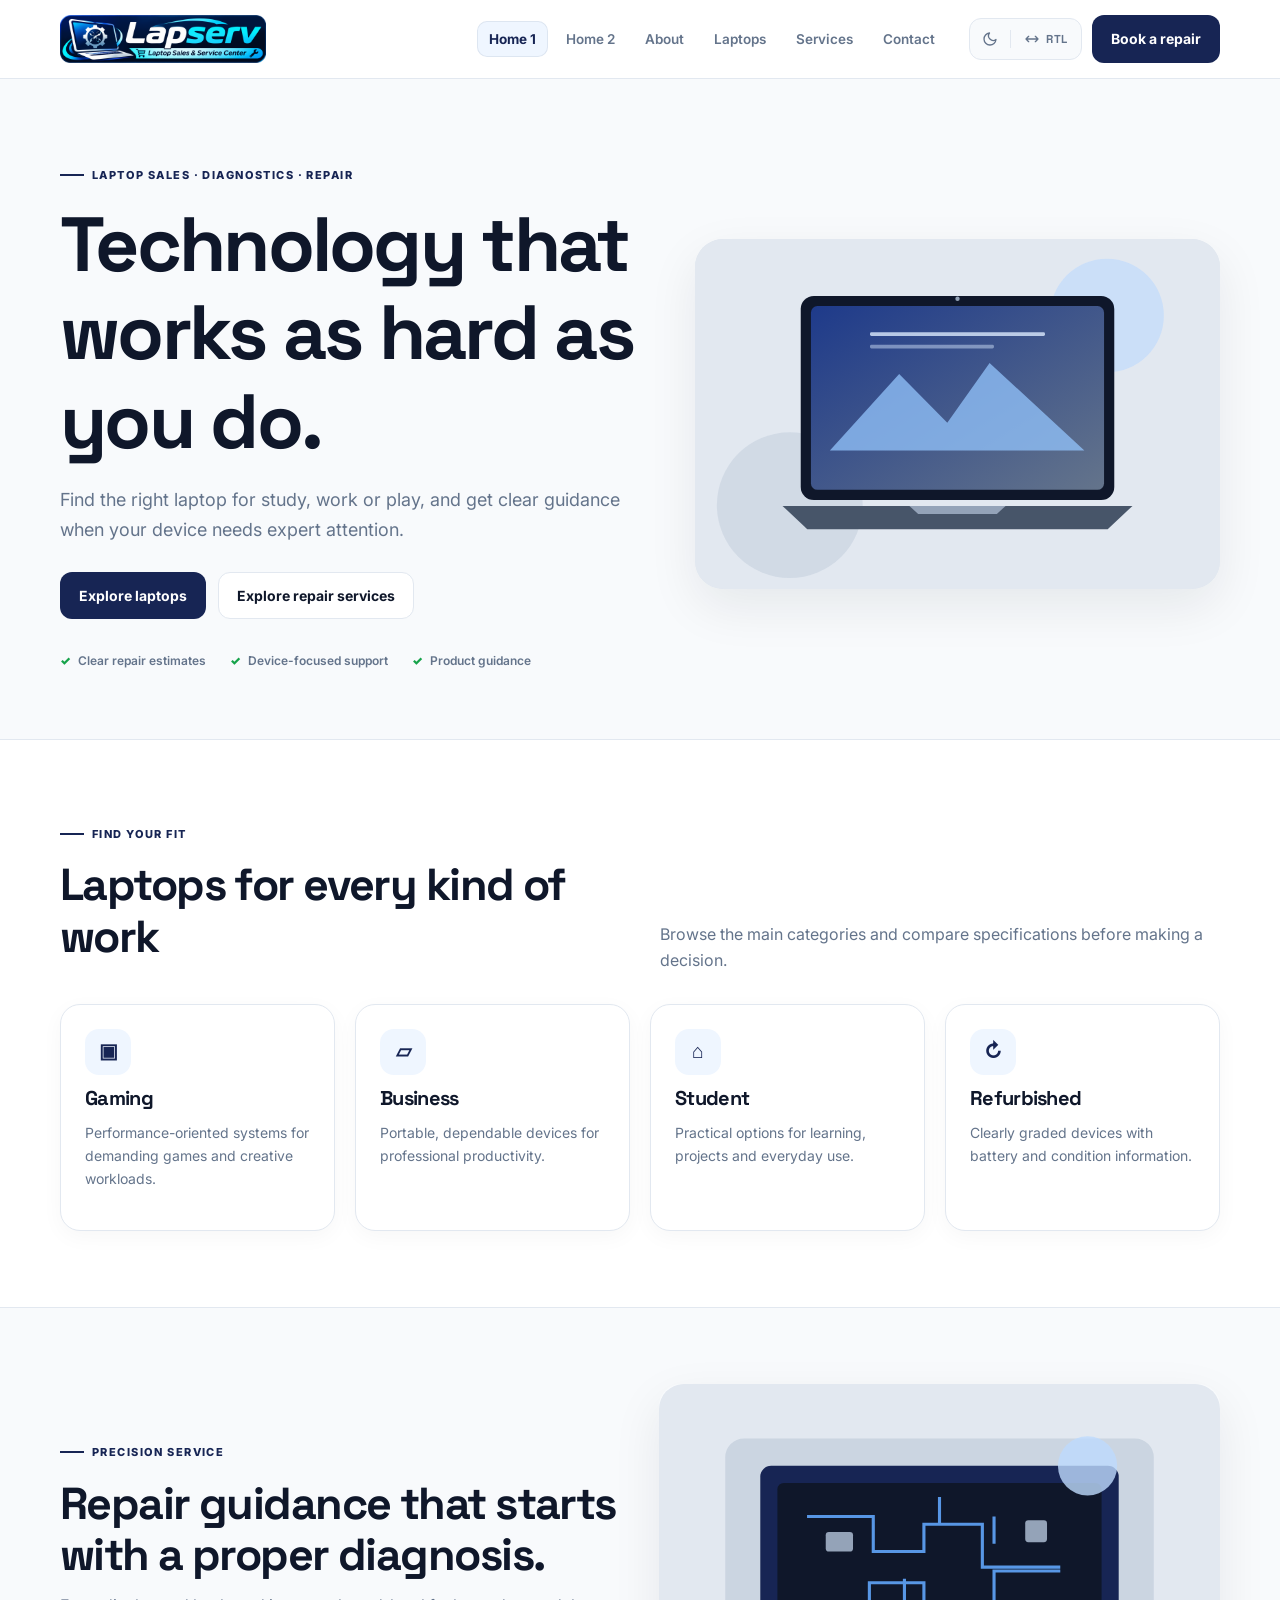
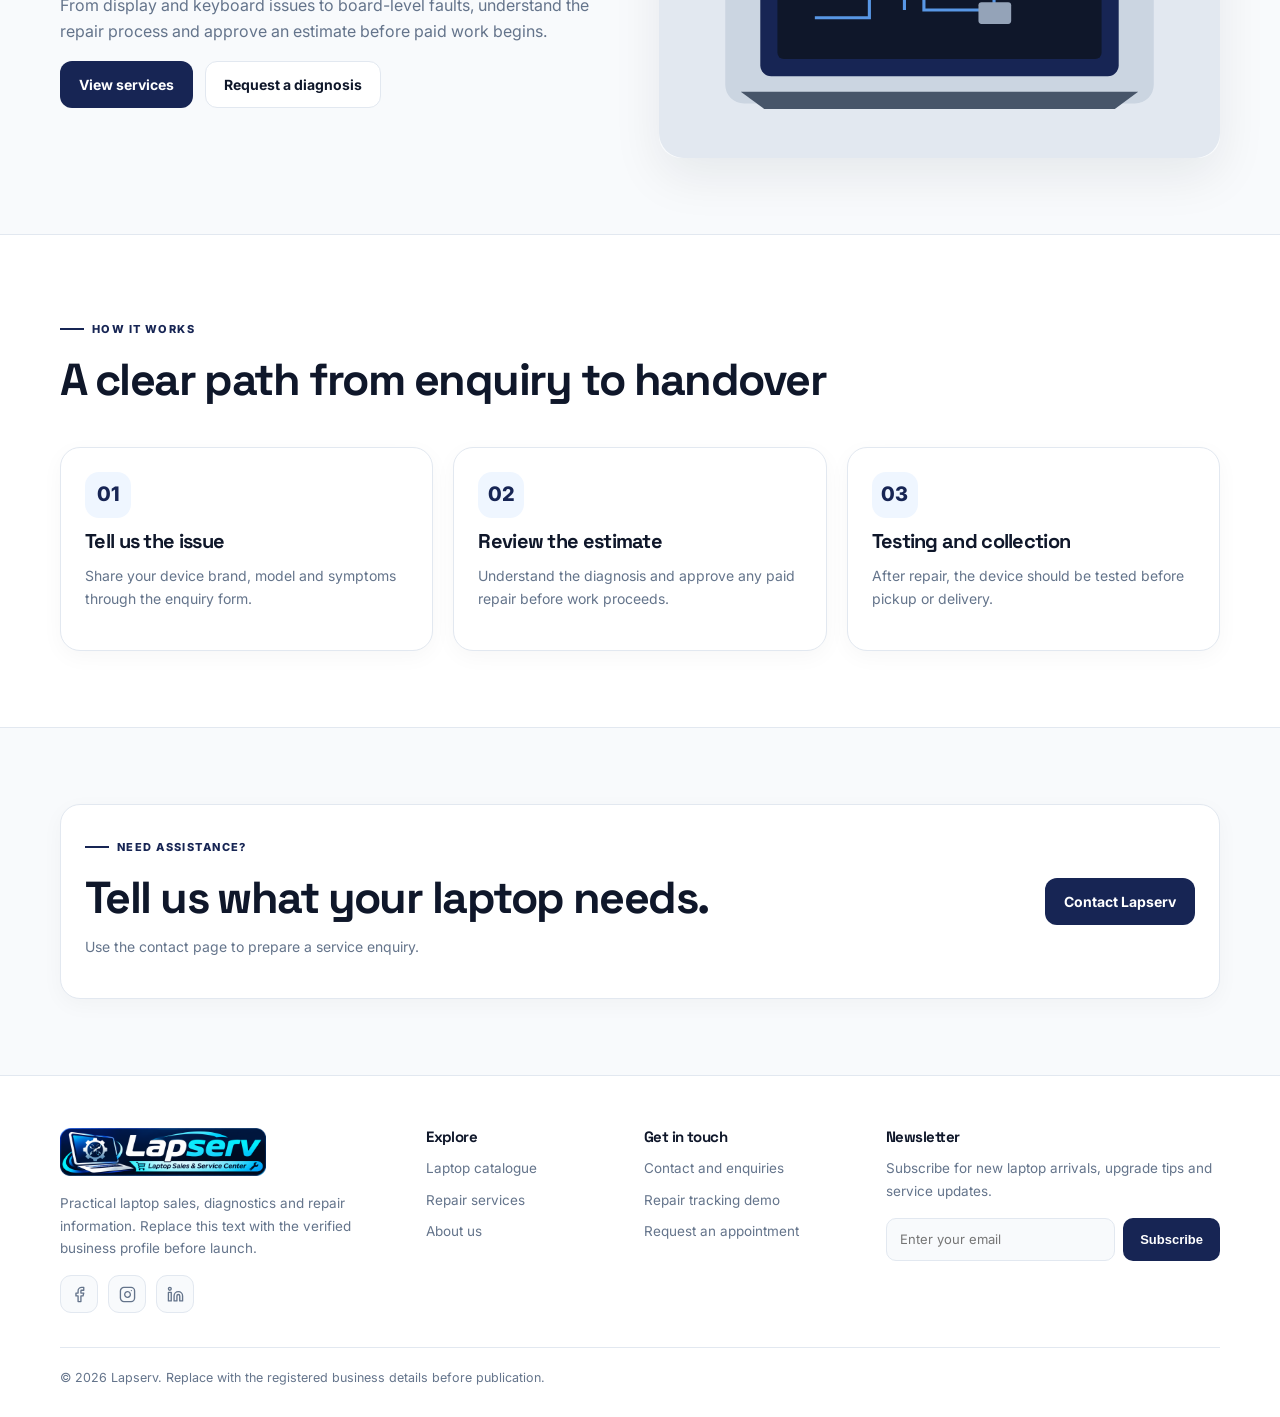
==== index.html @ c87dc72c "firstcommit" ====
<!doctype html>
<html lang="en" dir="ltr" data-theme="light"><head><meta charset="utf-8"><meta name="viewport" content="width=device-width,initial-scale=1">
<title>Home 1 – Classic | Lapserv</title><meta name="description" content="Lapserv – Laptop sales, product discovery and professional repair enquiries.">
<link rel="icon" href="assets/images/favicon.png" type="image/png"><link rel="shortcut icon" href="favicon.ico" type="image/x-icon"><link rel="apple-touch-icon" href="assets/images/favicon.png"><link rel="stylesheet" href="assets/css/style.css"></head><body>

<header class="site-header"><div class="container nav">
<a class="brand" href="index.html" aria-label="Lapserv Home"><img src="assets/images/logo.png" alt="Lapserv"></a>
<button class="menu-btn" aria-label="Open navigation">☰</button>
<nav class="nav-links" aria-label="Main navigation">
<a class="active" aria-current="page" href="index.html">Home 1</a><a href="home-2.html">Home 2</a><a href="about.html">About</a><a href="laptops.html">Laptops</a><a href="services.html">Services</a><a href="contact.html">Contact</a>
</nav>
<div class="nav-actions"><div class="nav-toggles" role="group" aria-label="Display preferences"><button class="icon-btn" type="button" data-theme-toggle aria-label="Toggle light and dark mode"><svg viewBox="0 0 24 24" aria-hidden="true"><path d="M21 12.79A9 9 0 1 1 11.21 3 7 7 0 0 0 21 12.79z"/></svg></button><span class="toggle-divider" aria-hidden="true"></span><button class="icon-btn" type="button" data-dir-toggle aria-label="Toggle text direction"><svg viewBox="0 0 24 24" aria-hidden="true"><path d="M7 16l-4-4 4-4M17 8l4 4-4 4M3 12h18"/></svg><span data-dir-label>RTL</span></button></div><a class="btn btn-primary" href="contact.html">Book a repair</a></div>
</div></header>

<main>
<section class="hero"><div class="container hero-grid"><div class="hero-copy"><span class="eyebrow">Laptop sales · diagnostics · repair</span><h1>Technology that works as hard as you do.</h1><p>Find the right laptop for study, work or play, and get clear guidance when your device needs expert attention.</p><div class="actions"><a class="btn btn-primary" href="laptops.html">Explore laptops</a><a class="btn btn-secondary" href="services.html">Explore repair services</a></div><div class="trust-row"><span>Clear repair estimates</span><span>Device-focused support</span><span>Product guidance</span></div></div><div class="hero-art"><img src="assets/images/laptop-art.svg" alt="Laptop illustration"></div></div></section>
<section class="section alt"><div class="container"><div class="section-head"><div><span class="eyebrow">Find your fit</span><h2>Laptops for every kind of work</h2></div><p>Browse the main categories and compare specifications before making a decision.</p></div><div class="grid grid-4">
<div class="card"><div class="card-icon">▣</div><h3>Gaming</h3><p>Performance-oriented systems for demanding games and creative workloads.</p></div>
<div class="card"><div class="card-icon">▱</div><h3>Business</h3><p>Portable, dependable devices for professional productivity.</p></div>
<div class="card"><div class="card-icon">⌂</div><h3>Student</h3><p>Practical options for learning, projects and everyday use.</p></div>
<div class="card"><div class="card-icon">↻</div><h3>Refurbished</h3><p>Clearly graded devices with battery and condition information.</p></div>
</div></div></section>
<section class="section"><div class="container split"><div><span class="eyebrow">Precision service</span><h2>Repair guidance that starts with a proper diagnosis.</h2><p>From display and keyboard issues to board-level faults, understand the repair process and approve an estimate before paid work begins.</p><div class="actions"><a class="btn btn-primary" href="services.html">View services</a><a class="btn btn-secondary" href="contact.html#booking">Request a diagnosis</a></div></div><img src="assets/images/repair-art.svg" alt="Illustration of laptop circuit board diagnostics"></div></section>
<section class="section alt"><div class="container"><div class="section-head"><div><span class="eyebrow">How it works</span><h2>A clear path from enquiry to handover</h2></div></div><div class="grid grid-3"><div class="card"><div class="card-icon">01</div><h3>Tell us the issue</h3><p>Share your device brand, model and symptoms through the enquiry form.</p></div><div class="card"><div class="card-icon">02</div><h3>Review the estimate</h3><p>Understand the diagnosis and approve any paid repair before work proceeds.</p></div><div class="card"><div class="card-icon">03</div><h3>Testing and collection</h3><p>After repair, the device should be tested before pickup or delivery.</p></div></div></div></section>
<section class="section"><div class="container card" style="display:flex;justify-content:space-between;align-items:center;gap:24px;flex-wrap:wrap"><div><span class="eyebrow">Need assistance?</span><h2>Tell us what your laptop needs.</h2><p>Use the contact page to prepare a service enquiry.</p></div><a class="btn btn-primary" href="contact.html">Contact Lapserv</a></div></section>
</main>

<footer class="footer"><div class="container">
<div class="footer-grid">
<div><a class="brand" href="index.html" aria-label="Lapserv Home"><img src="assets/images/logo.png" alt="Lapserv"></a><p>Practical laptop sales, diagnostics and repair information. Replace this text with the verified business profile before launch.</p><div class="social-links" aria-label="Social media"><a class="social-btn" href="#facebook" aria-label="Lapserv on Facebook"><svg viewBox="0 0 24 24" aria-hidden="true"><path d="M18 2h-3a5 5 0 0 0-5 5v3H7v4h3v8h4v-8h3l1-4h-4V7a1 1 0 0 1 1-1h3z"/></svg></a><a class="social-btn" href="#instagram" aria-label="Lapserv on Instagram"><svg viewBox="0 0 24 24" aria-hidden="true"><rect x="2" y="2" width="20" height="20" rx="5" ry="5"/><path d="M16 11.37A4 4 0 1 1 12.63 8 4 4 0 0 1 16 11.37z"/><line x1="17.5" y1="6.5" x2="17.51" y2="6.5"/></svg></a><a class="social-btn" href="#linkedin" aria-label="Lapserv on LinkedIn"><svg viewBox="0 0 24 24" aria-hidden="true"><path d="M16 8a6 6 0 0 1 6 6v7h-4v-7a2 2 0 0 0-2-2 2 2 0 0 0-2 2v7h-4v-7a6 6 0 0 1 6-6z"/><rect x="2" y="9" width="4" height="12"/><circle cx="4" cy="4" r="2"/></svg></a></div></div>
<div><h3>Explore</h3><div class="footer-links"><a href="laptops.html">Laptop catalogue</a><a href="services.html">Repair services</a><a href="about.html">About us</a></div></div>
<div><h3>Get in touch</h3><div class="footer-links"><a href="contact.html">Contact and enquiries</a><a href="services.html#tracking">Repair tracking demo</a><a href="contact.html#booking">Request an appointment</a></div></div>
<div><h3>Newsletter</h3><p>Subscribe for new laptop arrivals, upgrade tips and service updates.</p><form class="newsletter-form" data-newsletter-form><input class="field" type="email" name="email" required placeholder="Enter your email" aria-label="Email address"><button class="btn btn-primary" type="submit">Subscribe</button></form><div class="newsletter-msg hidden" aria-live="polite"></div></div>
</div><div class="copyright">© <span data-year></span> Lapserv. Replace with the registered business details before publication.</div>
</div></footer>
<script src="assets/js/main.js"></script>

</body></html>
---- assets/css/style.css ----
@import url('https://fonts.googleapis.com/css2?family=Inter:wght@400;500;600;700&family=Space+Grotesk:wght@500;600;700&display=swap');
:root{--primary:#172554;--primary-hover:#1e40af;--secondary:#64748b;--bg:#f8fafc;--surface:#ffffff;--text:#0f172a;--muted:#64748b;--border:#e2e8f0;--soft:#eff6ff;--shadow:0 18px 50px rgba(15,23,42,.08);--radius:20px}
[data-theme="dark"]{--primary:#2563eb;--primary-hover:#3b82f6;--bg:#0b0f17;--surface:#111827;--text:#f1f5f9;--muted:#94a3b8;--border:#1f2937;--soft:#1e293b;--shadow:0 18px 50px rgba(0,0,0,.35)}
*{box-sizing:border-box}
html{scroll-behavior:smooth}
body{margin:0;background:var(--bg);color:var(--text);font-family:Inter,Arial,sans-serif;line-height:1.65;transition:background-color .2s ease,color .2s ease}
h1,h2,h3,h4{font-family:"Space Grotesk",Inter,sans-serif;line-height:1.15;letter-spacing:-.035em;margin:0 0 .7rem}
h1{font-size:clamp(2.5rem,6vw,4.8rem)}
h2{font-size:clamp(1.8rem,4vw,2.8rem)}
h3{font-size:1.25rem}
p{color:var(--muted);margin:.4rem 0 1rem}
a{color:inherit;text-decoration:none}
img{max-width:100%;display:block}
.container{width:min(1160px,calc(100% - 40px));margin:auto}

/* Header & Navigation */
.site-header{position:sticky;top:0;z-index:20;background:color-mix(in srgb,var(--surface) 94%,transparent);backdrop-filter:blur(16px);border-bottom:1px solid var(--border);transition:background-color .2s ease,border-color .2s ease}
.nav{min-height:78px;display:flex;align-items:center;gap:22px}
.brand{display:inline-flex;align-items:center;flex-shrink:0}
.brand img{width:206px;height:48px;object-fit:contain;display:block}
.nav-links{display:flex;align-items:center;gap:6px;margin-inline-start:auto}
.nav-links a{font-size:13.5px;font-weight:600;color:var(--muted);padding:7px 12px;border-radius:10px;position:relative;transition:all .18s ease}
.nav-links a:hover{color:var(--primary);background:var(--bg)}
.nav-links a.active{color:var(--primary);background:var(--soft);font-weight:700;box-shadow:inset 0 0 0 1px rgba(23,37,84,.08)}
[data-theme="dark"] .nav-links a:hover{color:#e2e8f0;background:rgba(255,255,255,.05)}
[data-theme="dark"] .nav-links a.active{color:#93c5fd;background:rgba(37,99,235,.2);box-shadow:inset 0 0 0 1px rgba(147,197,253,.22)}
.nav-actions{display:flex;gap:10px;align-items:center;flex-shrink:0}

/* Theme & RTL Header Controls */
.nav-toggles{display:inline-flex;align-items:center;gap:3px;padding:3px;border-radius:12px;background:var(--bg);border:1px solid var(--border)}
.toggle-divider{width:1px;height:18px;background:var(--border);flex-shrink:0}
.icon-btn{border:none;background:transparent;color:var(--muted);height:34px;padding:0 10px;border-radius:9px;cursor:pointer;display:inline-flex;align-items:center;justify-content:center;gap:6px;font-family:"Space Grotesk",Inter,sans-serif;font-size:11.5px;font-weight:700;letter-spacing:.05em;transition:all .18s ease;direction:ltr}
.icon-btn[data-theme-toggle]{width:34px;padding:0}
.icon-btn svg{width:16px;height:16px;fill:none;stroke:currentColor;stroke-width:2;stroke-linecap:round;stroke-linejoin:round;flex-shrink:0}
.icon-btn:hover{background:var(--surface);color:var(--primary);box-shadow:0 2px 6px rgba(15,23,42,.08)}
[data-theme="dark"] .icon-btn:hover{color:#93c5fd;box-shadow:0 2px 8px rgba(0,0,0,.35)}
.icon-btn.is-active{background:var(--soft);color:var(--primary)}
[data-theme="dark"] .icon-btn.is-active{background:#1d4ed8;color:#fff}

.menu-btn{border:1px solid var(--border);background:var(--bg);color:var(--text);width:40px;height:40px;border-radius:12px;cursor:pointer;font-size:18px;display:none;align-items:center;justify-content:center;transition:all .18s ease}
.menu-btn:hover{background:var(--soft);color:var(--primary)}

/* Buttons */
.btn{display:inline-flex;align-items:center;justify-content:center;gap:8px;padding:11px 18px;border-radius:12px;font-weight:700;font-size:14px;border:1px solid transparent;cursor:pointer;transition:all .2s ease}
.btn-primary{background:var(--primary);color:#fff}
.btn-primary:hover{background:var(--primary-hover);transform:translateY(-1px)}
.btn-secondary{border-color:var(--border);background:var(--surface);color:var(--text)}
.btn-secondary:hover{border-color:var(--secondary)}

/* Sections & Components */
.eyebrow{display:inline-flex;align-items:center;gap:8px;color:var(--primary);font-weight:800;text-transform:uppercase;letter-spacing:.13em;font-size:11px;margin-bottom:16px}
[data-theme="dark"] .eyebrow{color:#93c5fd}
.eyebrow:before{content:"";width:24px;height:2px;background:currentColor}
.hero{padding:78px 0 68px}
.hero-grid{display:grid;grid-template-columns:1.05fr .95fr;gap:54px;align-items:center}
.hero-copy p{font-size:18px;max-width:590px;margin:20px 0 28px}
.hero-art{border-radius:28px;overflow:hidden;box-shadow:var(--shadow);background:#e2e8f0}
.hero-art img{width:100%;height:100%;object-fit:cover}
.actions{display:flex;gap:12px;flex-wrap:wrap}
.trust-row{display:flex;gap:24px;flex-wrap:wrap;margin-top:32px;color:var(--muted);font-size:12px;font-weight:600}
.trust-row span:before{content:"✓";color:#16a34a;font-weight:900;margin-inline-end:7px}
.section{padding:76px 0}
.section.alt{background:var(--surface);border-block:1px solid var(--border)}
.section-head{display:flex;justify-content:space-between;gap:24px;align-items:end;margin-bottom:30px}
.section-head p{max-width:560px;margin:0}
.grid{display:grid;gap:20px}
.grid-2{grid-template-columns:repeat(2,1fr)}
.grid-3{grid-template-columns:repeat(3,1fr)}
.grid-4{grid-template-columns:repeat(4,1fr)}
.card{background:var(--surface);border:1px solid var(--border);border-radius:var(--radius);padding:24px;box-shadow:0 6px 22px rgba(15,23,42,.035)}
.card h3{margin-top:12px}
.card p{font-size:14px}
.card-icon{width:46px;height:46px;border-radius:14px;background:var(--soft);display:grid;place-items:center;color:var(--primary);font-size:20px;font-weight:800}
[data-theme="dark"] .card-icon{color:#93c5fd}
.product-card{padding:0;overflow:hidden}
.product-card img{width:100%;height:190px;object-fit:cover;background:#e2e8f0}
.product-card .card-body{padding:20px}
.tag{display:inline-block;padding:5px 9px;border-radius:999px;background:var(--soft);color:var(--primary);font-size:11px;font-weight:800}
[data-theme="dark"] .tag{color:#93c5fd}
.specs{display:flex;gap:8px;flex-wrap:wrap;margin:12px 0}
.specs span{font-size:11px;color:var(--muted);border:1px solid var(--border);border-radius:7px;padding:4px 7px}
.filters{display:flex;gap:10px;flex-wrap:wrap;margin:22px 0}
.field,select,textarea{width:100%;padding:13px 14px;border:1px solid var(--border);border-radius:11px;background:var(--surface);color:var(--text);font:inherit;outline:none}
.field:focus,select:focus,textarea:focus{border-color:#64748b;box-shadow:0 0 0 3px rgba(100,116,139,.15)}
.filters .field,.filters select{width:auto;min-width:190px}
.form-grid{display:grid;grid-template-columns:repeat(2,1fr);gap:16px}
.form-field{display:grid;gap:7px}
.form-field label{font-size:13px;font-weight:700}
.form-field.full{grid-column:1/-1}
textarea{min-height:120px;resize:vertical}
.notice{padding:14px 16px;border-radius:12px;background:var(--soft);color:var(--text);font-size:13px;border:1px solid var(--border)}
.steps{counter-reset:step}
.step{position:relative;padding-inline-start:58px;min-height:54px;margin:18px 0}
.step:before{counter-increment:step;content:counter(step);position:absolute;inset-inline-start:0;top:0;width:38px;height:38px;display:grid;place-items:center;border-radius:12px;background:var(--primary);color:#fff;font-weight:800}
.faq details{padding:18px 0;border-bottom:1px solid var(--border)}
.faq summary{font-weight:700;cursor:pointer}
.faq details p{margin:12px 0 0}
.page-hero{padding:62px 0 38px}
.page-hero p{max-width:700px;font-size:17px}
.split{display:grid;grid-template-columns:1fr 1fr;gap:38px;align-items:center}
.split img{border-radius:22px;box-shadow:var(--shadow)}
.stat{font:700 30px "Space Grotesk";color:var(--primary)}
[data-theme="dark"] .stat{color:#93c5fd}

/* Footer (matches header surface in light & dark themes) */
.footer{padding:52px 0 28px;background:var(--surface);color:var(--text);border-top:1px solid var(--border);transition:background-color .2s ease,border-color .2s ease}
.footer .brand{margin-bottom:10px}
.footer-grid{display:grid;grid-template-columns:1.35fr .75fr .85fr 1.35fr;gap:32px;align-items:start}
.footer p,.footer a{color:var(--muted);font-size:13.5px}
.footer h3{font-size:15px;color:var(--text);margin-bottom:12px}
.footer-links{display:grid;gap:9px}
.footer-links a{transition:color .2s ease}
.footer-links a:hover{color:var(--primary)}
[data-theme="dark"] .footer-links a:hover{color:#93c5fd}

/* Footer Social Icons */
.social-links{display:flex;align-items:center;gap:10px;margin-top:16px}
.social-btn{width:38px;height:38px;border-radius:11px;border:1px solid var(--border);background:var(--bg);color:var(--muted);display:inline-flex;align-items:center;justify-content:center;transition:all .2s ease}
.social-btn svg{width:17px;height:17px;fill:none;stroke:currentColor;stroke-width:1.9;stroke-linecap:round;stroke-linejoin:round}
.social-btn:hover{background:var(--primary);border-color:var(--primary);color:#fff;transform:translateY(-2px);box-shadow:0 6px 16px rgba(23,37,84,.16)}
[data-theme="dark"] .social-btn:hover{background:var(--primary);border-color:var(--primary);color:#fff}

/* Footer Newsletter */
.newsletter-form{display:flex;gap:8px;margin-top:12px}
.newsletter-form .field{padding:10px 13px;font-size:13px;border-radius:10px;background:var(--bg)}
.newsletter-form .btn{padding:10px 16px;font-size:13px;border-radius:10px;white-space:nowrap;flex-shrink:0}
.newsletter-msg{margin-top:10px;padding:9px 12px;border-radius:9px;background:#dcfce7;color:#166534;font-size:12px;font-weight:600}
[data-theme="dark"] .newsletter-msg{background:rgba(22,163,74,.18);color:#86efac}

.copyright{border-top:1px solid var(--border);margin-top:34px;padding-top:20px;color:var(--muted);font-size:12.5px}
.status{display:inline-block;padding:6px 10px;border-radius:8px;background:#dcfce7;color:#166534;font-size:12px;font-weight:800}
.muted-small{font-size:12px;color:var(--muted)}
.hidden{display:none!important}
.toast{margin-top:14px;padding:12px 14px;border-radius:10px;background:#dcfce7;color:#166534;font-size:13px;font-weight:600}
.rtl{direction:rtl}

/* Responsive Breakpoints */
@media(max-width:960px){
  .nav{gap:10px}
  .brand img{width:171px;height:40px}
  .nav-links{gap:3px}
  .nav-links a{font-size:12.5px;padding:6px 8px}
  .hero-grid{gap:28px}
  .grid-4{grid-template-columns:repeat(2,1fr)}
  .footer-grid{grid-template-columns:1fr 1fr;gap:28px}
}
@media(max-width:760px){
  .nav{min-height:68px}
  .site-header .brand{margin-inline-end:auto}
  .menu-btn{display:inline-flex;order:3}
  .nav-links{display:none;position:absolute;left:20px;right:20px;top:68px;padding:18px;background:var(--surface);border:1px solid var(--border);border-radius:16px;box-shadow:var(--shadow);flex-direction:column;align-items:stretch}
  .nav-links.open{display:flex}
  .nav-links a{padding:9px 10px;border-radius:8px}
  .nav-links a:hover{background:var(--soft)}
  .nav-actions .btn{display:none}
  .hero{padding:48px 0}
  .hero-grid,.split{grid-template-columns:1fr}
  .hero-art{order:-1}
  .section{padding:54px 0}
  .section-head{display:block}
  .section-head p{margin-top:10px}
  .grid-3,.grid-2{grid-template-columns:1fr}
  .form-grid{grid-template-columns:1fr}
  .form-field.full{grid-column:auto}
  .filters .field,.filters select{width:100%}
}
@media(max-width:480px){
  .container{width:min(100% - 28px,1160px)}
  .grid-4,.footer-grid{grid-template-columns:1fr}
  .brand img{width:154px;height:36px}
  .menu-btn{width:36px;height:36px}
  .newsletter-form{flex-direction:column}
  .hero-copy p{font-size:16px}
}
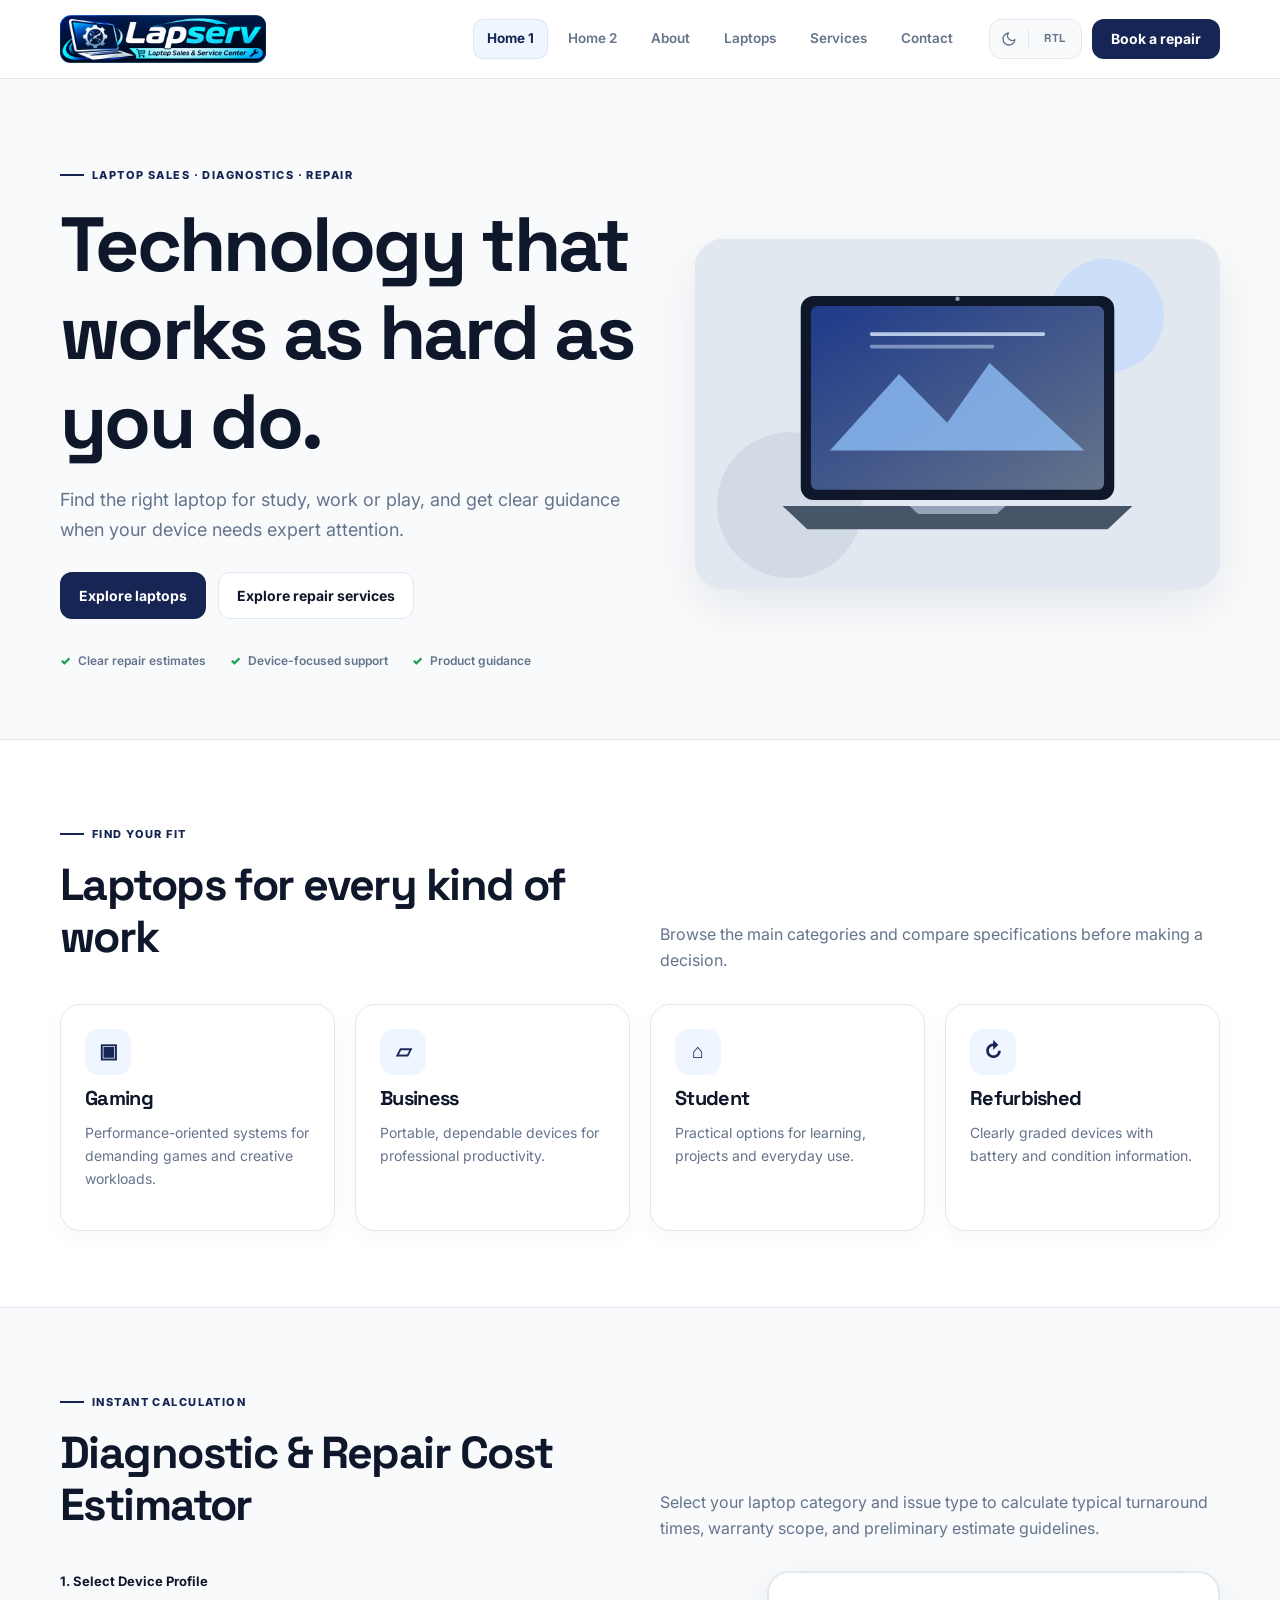
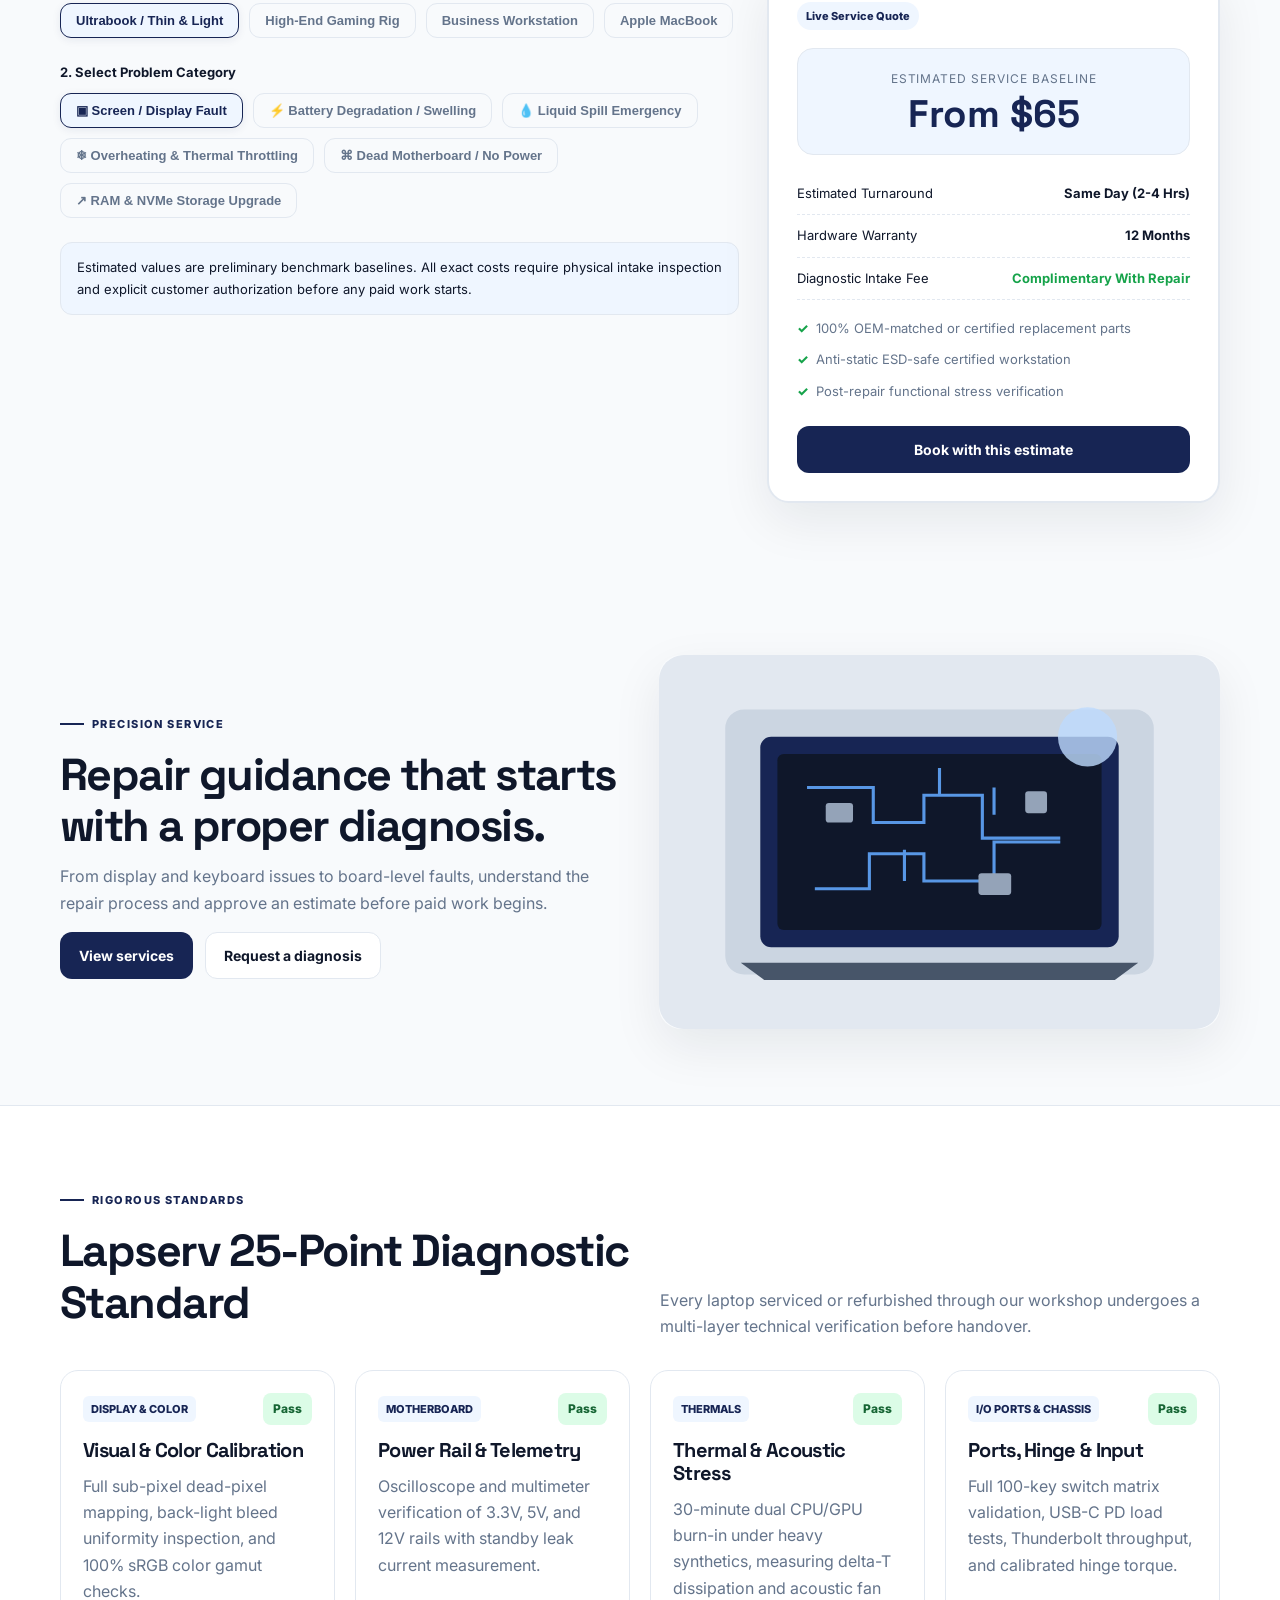
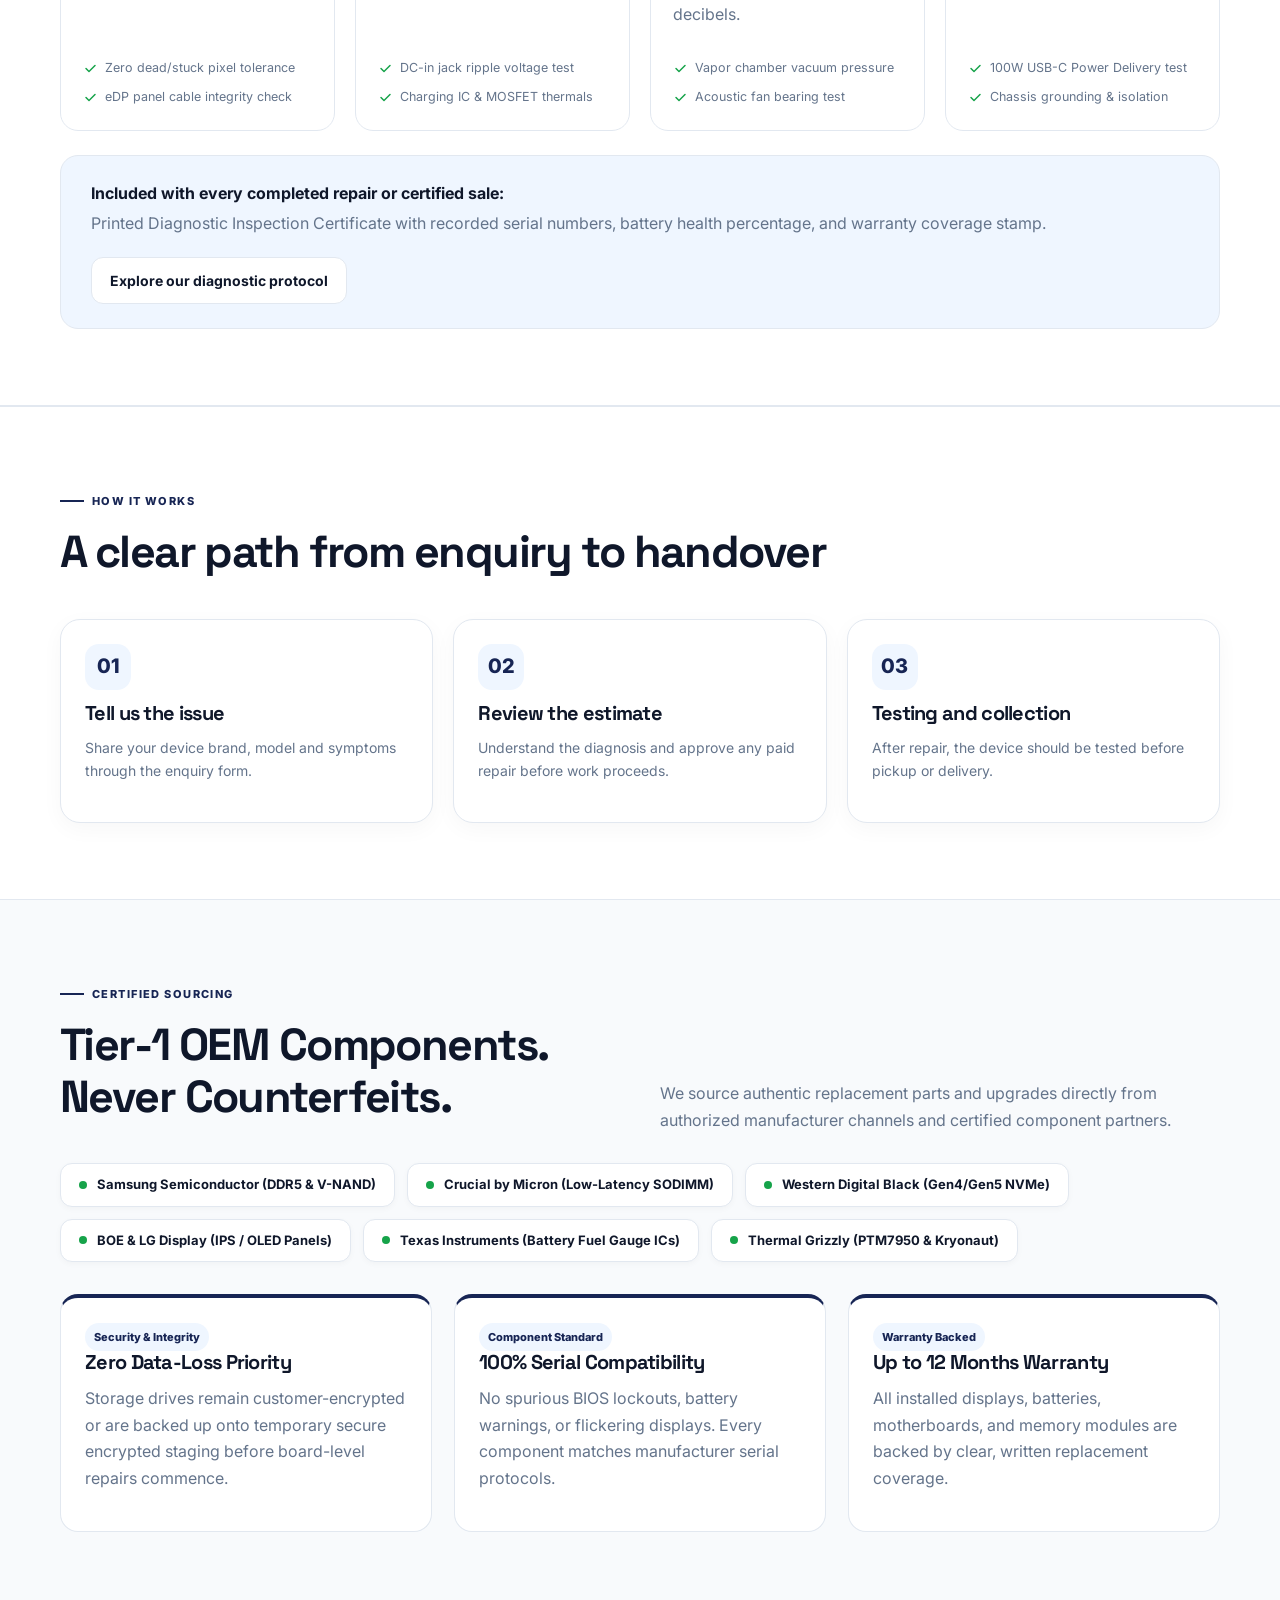
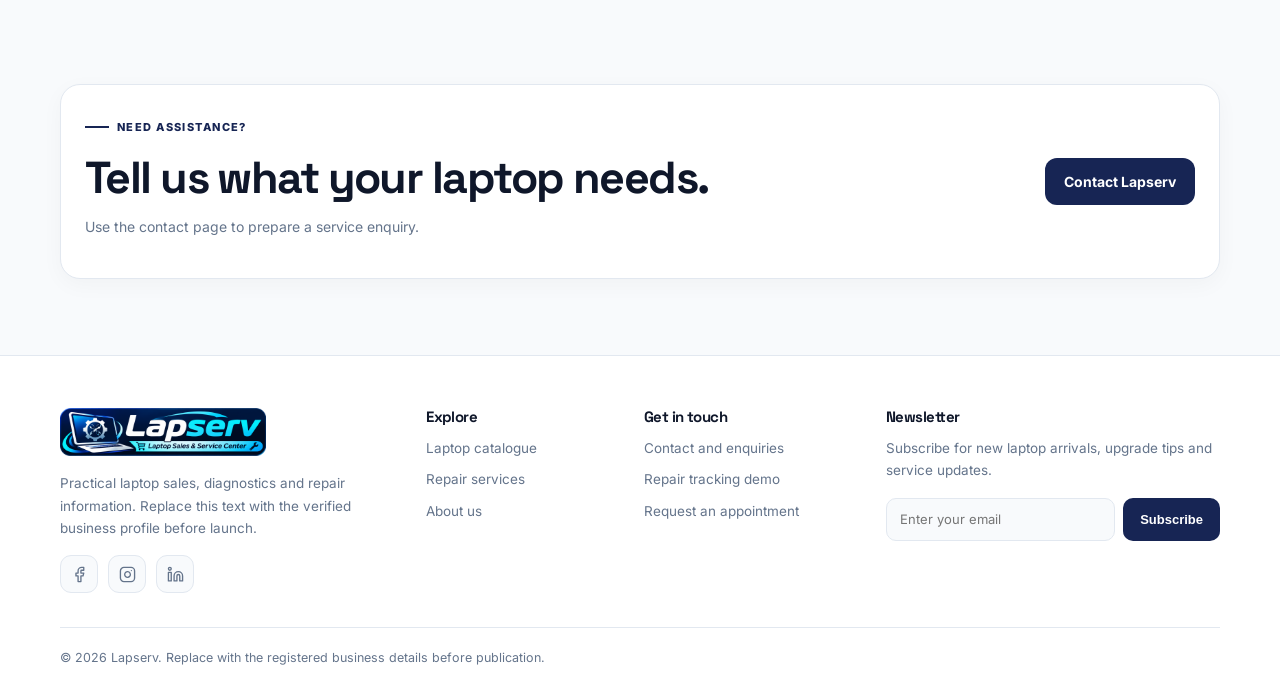
==== commit de53e276: "secondcommit" ====
--- a/index.html
+++ b/index.html
@@ -9,7 +9,7 @@
 <nav class="nav-links" aria-label="Main navigation">
 <a class="active" aria-current="page" href="index.html">Home 1</a><a href="home-2.html">Home 2</a><a href="about.html">About</a><a href="laptops.html">Laptops</a><a href="services.html">Services</a><a href="contact.html">Contact</a>
 </nav>
-<div class="nav-actions"><div class="nav-toggles" role="group" aria-label="Display preferences"><button class="icon-btn" type="button" data-theme-toggle aria-label="Toggle light and dark mode"><svg viewBox="0 0 24 24" aria-hidden="true"><path d="M21 12.79A9 9 0 1 1 11.21 3 7 7 0 0 0 21 12.79z"/></svg></button><span class="toggle-divider" aria-hidden="true"></span><button class="icon-btn" type="button" data-dir-toggle aria-label="Toggle text direction"><svg viewBox="0 0 24 24" aria-hidden="true"><path d="M7 16l-4-4 4-4M17 8l4 4-4 4M3 12h18"/></svg><span data-dir-label>RTL</span></button></div><a class="btn btn-primary" href="contact.html">Book a repair</a></div>
+<div class="nav-actions"><div class="nav-toggles" role="group" aria-label="Display preferences"><button class="icon-btn" type="button" data-theme-toggle aria-label="Toggle light and dark mode"><svg viewBox="0 0 24 24" aria-hidden="true"><path d="M21 12.79A9 9 0 1 1 11.21 3 7 7 0 0 0 21 12.79z"/></svg></button><span class="toggle-divider" aria-hidden="true"></span><button class="icon-btn" type="button" data-dir-toggle aria-label="Toggle text direction"><span data-dir-label>RTL</span></button></div><a class="btn btn-primary" href="contact.html">Book a repair</a></div>
 </div></header>
 
 <main>
@@ -20,8 +20,82 @@
 <div class="card"><div class="card-icon">⌂</div><h3>Student</h3><p>Practical options for learning, projects and everyday use.</p></div>
 <div class="card"><div class="card-icon">↻</div><h3>Refurbished</h3><p>Clearly graded devices with battery and condition information.</p></div>
 </div></div></section>
+
+<!-- NEW SECTION 1: Interactive Live Diagnostic & Repair Cost Estimator -->
+<section class="section" id="diagnostic-estimator"><div class="container">
+<div class="section-head"><div><span class="eyebrow">Instant calculation</span><h2>Diagnostic & Repair Cost Estimator</h2></div><p>Select your laptop category and issue type to calculate typical turnaround times, warranty scope, and preliminary estimate guidelines.</p></div>
+<div class="estimator-grid">
+<div>
+<div class="pill-selector-title"><span>1. Select Device Profile</span></div>
+<div class="pill-group">
+<button type="button" class="pill-btn active" data-device-type>Ultrabook / Thin & Light</button>
+<button type="button" class="pill-btn" data-device-type>High-End Gaming Rig</button>
+<button type="button" class="pill-btn" data-device-type>Business Workstation</button>
+<button type="button" class="pill-btn" data-device-type>Apple MacBook</button>
+</div>
+<div class="pill-selector-title"><span>2. Select Problem Category</span></div>
+<div class="pill-group">
+<button type="button" class="pill-btn active" data-issue-type data-base-price="From $65" data-turnaround="Same Day (2-4 Hrs)" data-warranty="12 Months" data-issue-name="Screen / Display">▣ Screen / Display Fault</button>
+<button type="button" class="pill-btn" data-issue-type data-base-price="From $45" data-turnaround="1 - 2 Hours" data-warranty="6 Months" data-issue-name="Battery / Charging">⚡ Battery Degradation / Swelling</button>
+<button type="button" class="pill-btn" data-issue-type data-base-price="From $85" data-turnaround="24 - 48 Hours" data-warranty="6 Months" data-issue-name="Liquid Damage">💧 Liquid Spill Emergency</button>
+<button type="button" class="pill-btn" data-issue-type data-base-price="From $39" data-turnaround="Same Day (3 Hrs)" data-warranty="90 Days" data-issue-name="Overheating / Fans">❄ Overheating & Thermal Throttling</button>
+<button type="button" class="pill-btn" data-issue-type data-base-price="From $95" data-turnaround="48 - 72 Hours" data-warranty="6 Months" data-issue-name="Motherboard Dead">⌘ Dead Motherboard / No Power</button>
+<button type="button" class="pill-btn" data-issue-type data-base-price="From $49" data-turnaround="1 - 2 Hours" data-warranty="Lifetime OEM" data-issue-name="RAM / SSD Upgrade">↗ RAM & NVMe Storage Upgrade</button>
+</div>
+<div class="notice">Estimated values are preliminary benchmark baselines. All exact costs require physical intake inspection and explicit customer authorization before any paid work starts.</div>
+</div>
+<div class="estimate-receipt-card">
+<span class="tag">Live Service Quote</span>
+<div class="estimate-price-banner">
+<div class="muted-small" style="text-transform:uppercase;letter-spacing:.08em;margin-bottom:6px">Estimated Service Baseline</div>
+<div class="estimate-price-display" id="est-price">From $65</div>
+</div>
+<div class="estimate-eta-row"><span>Estimated Turnaround</span><strong id="est-turnaround">Same Day (2-4 Hrs)</strong></div>
+<div class="estimate-eta-row"><span>Hardware Warranty</span><strong id="est-warranty">12 Months</strong></div>
+<div class="estimate-eta-row"><span>Diagnostic Intake Fee</span><strong style="color:#16a34a">Complimentary With Repair</strong></div>
+<ul class="estimate-features-list">
+<li>100% OEM-matched or certified replacement parts</li>
+<li>Anti-static ESD-safe certified workstation</li>
+<li>Post-repair functional stress verification</li>
+</ul>
+<a id="est-cta-link" class="btn btn-primary" style="width:100%" href="contact.html#booking">Book with this estimate</a>
+</div>
+</div>
+</div></section>
+
 <section class="section"><div class="container split"><div><span class="eyebrow">Precision service</span><h2>Repair guidance that starts with a proper diagnosis.</h2><p>From display and keyboard issues to board-level faults, understand the repair process and approve an estimate before paid work begins.</p><div class="actions"><a class="btn btn-primary" href="services.html">View services</a><a class="btn btn-secondary" href="contact.html#booking">Request a diagnosis</a></div></div><img src="assets/images/repair-art.svg" alt="Illustration of laptop circuit board diagnostics"></div></section>
+
+<!-- NEW SECTION 2: Lapserv 25-Point Diagnostic Standard -->
+<section class="section alt" id="quality-audit"><div class="container">
+<div class="section-head"><div><span class="eyebrow">Rigorous standards</span><h2>Lapserv 25-Point Diagnostic Standard</h2></div><p>Every laptop serviced or refurbished through our workshop undergoes a multi-layer technical verification before handover.</p></div>
+<div class="audit-grid">
+<div class="audit-card-v2"><div><div class="audit-header"><span class="audit-badge">Display & Color</span><span class="status">Pass</span></div><h3>Visual & Color Calibration</h3><p>Full sub-pixel dead-pixel mapping, back-light bleed uniformity inspection, and 100% sRGB color gamut checks.</p></div><ul class="audit-checklist"><li><svg viewBox="0 0 20 20" fill="currentColor"><path fill-rule="evenodd" d="M16.707 5.293a1 1 0 010 1.414l-8 8a1 1 0 01-1.414 0l-4-4a1 1 0 011.414-1.414L8 12.586l7.293-7.293a1 1 0 011.414 0z" clip-rule="evenodd"/></svg>Zero dead/stuck pixel tolerance</li><li><svg viewBox="0 0 20 20" fill="currentColor"><path fill-rule="evenodd" d="M16.707 5.293a1 1 0 010 1.414l-8 8a1 1 0 01-1.414 0l-4-4a1 1 0 011.414-1.414L8 12.586l7.293-7.293a1 1 0 011.414 0z" clip-rule="evenodd"/></svg>eDP panel cable integrity check</li></ul></div>
+<div class="audit-card-v2"><div><div class="audit-header"><span class="audit-badge">Motherboard</span><span class="status">Pass</span></div><h3>Power Rail & Telemetry</h3><p>Oscilloscope and multimeter verification of 3.3V, 5V, and 12V rails with standby leak current measurement.</p></div><ul class="audit-checklist"><li><svg viewBox="0 0 20 20" fill="currentColor"><path fill-rule="evenodd" d="M16.707 5.293a1 1 0 010 1.414l-8 8a1 1 0 01-1.414 0l-4-4a1 1 0 011.414-1.414L8 12.586l7.293-7.293a1 1 0 011.414 0z" clip-rule="evenodd"/></svg>DC-in jack ripple voltage test</li><li><svg viewBox="0 0 20 20" fill="currentColor"><path fill-rule="evenodd" d="M16.707 5.293a1 1 0 010 1.414l-8 8a1 1 0 01-1.414 0l-4-4a1 1 0 011.414-1.414L8 12.586l7.293-7.293a1 1 0 011.414 0z" clip-rule="evenodd"/></svg>Charging IC & MOSFET thermals</li></ul></div>
+<div class="audit-card-v2"><div><div class="audit-header"><span class="audit-badge">Thermals</span><span class="status">Pass</span></div><h3>Thermal & Acoustic Stress</h3><p>30-minute dual CPU/GPU burn-in under heavy synthetics, measuring delta-T dissipation and acoustic fan decibels.</p></div><ul class="audit-checklist"><li><svg viewBox="0 0 20 20" fill="currentColor"><path fill-rule="evenodd" d="M16.707 5.293a1 1 0 010 1.414l-8 8a1 1 0 01-1.414 0l-4-4a1 1 0 011.414-1.414L8 12.586l7.293-7.293a1 1 0 011.414 0z" clip-rule="evenodd"/></svg>Vapor chamber vacuum pressure</li><li><svg viewBox="0 0 20 20" fill="currentColor"><path fill-rule="evenodd" d="M16.707 5.293a1 1 0 010 1.414l-8 8a1 1 0 01-1.414 0l-4-4a1 1 0 011.414-1.414L8 12.586l7.293-7.293a1 1 0 011.414 0z" clip-rule="evenodd"/></svg>Acoustic fan bearing test</li></ul></div>
+<div class="audit-card-v2"><div><div class="audit-header"><span class="audit-badge">I/O Ports & Chassis</span><span class="status">Pass</span></div><h3>Ports, Hinge & Input</h3><p>Full 100-key switch matrix validation, USB-C PD load tests, Thunderbolt throughput, and calibrated hinge torque.</p></div><ul class="audit-checklist"><li><svg viewBox="0 0 20 20" fill="currentColor"><path fill-rule="evenodd" d="M16.707 5.293a1 1 0 010 1.414l-8 8a1 1 0 01-1.414 0l-4-4a1 1 0 011.414-1.414L8 12.586l7.293-7.293a1 1 0 011.414 0z" clip-rule="evenodd"/></svg>100W USB-C Power Delivery test</li><li><svg viewBox="0 0 20 20" fill="currentColor"><path fill-rule="evenodd" d="M16.707 5.293a1 1 0 010 1.414l-8 8a1 1 0 01-1.414 0l-4-4a1 1 0 011.414-1.414L8 12.586l7.293-7.293a1 1 0 011.414 0z" clip-rule="evenodd"/></svg>Chassis grounding & isolation</li></ul></div>
+</div>
+<div class="quality-seal-strip"><div><strong style="font-size:16px;display:block">Included with every completed repair or certified sale:</strong><p style="margin:4px 0 0">Printed Diagnostic Inspection Certificate with recorded serial numbers, battery health percentage, and warranty coverage stamp.</p></div><a class="btn btn-secondary" href="services.html">Explore our diagnostic protocol</a></div>
+</div></section>
+
 <section class="section alt"><div class="container"><div class="section-head"><div><span class="eyebrow">How it works</span><h2>A clear path from enquiry to handover</h2></div></div><div class="grid grid-3"><div class="card"><div class="card-icon">01</div><h3>Tell us the issue</h3><p>Share your device brand, model and symptoms through the enquiry form.</p></div><div class="card"><div class="card-icon">02</div><h3>Review the estimate</h3><p>Understand the diagnosis and approve any paid repair before work proceeds.</p></div><div class="card"><div class="card-icon">03</div><h3>Testing and collection</h3><p>After repair, the device should be tested before pickup or delivery.</p></div></div></div></section>
+
+<!-- NEW SECTION 3: Genuine Tier-1 OEM Components & Ecosystem -->
+<section class="section" id="component-ecosystem"><div class="container">
+<div class="section-head"><div><span class="eyebrow">Certified sourcing</span><h2>Tier-1 OEM Components. Never Counterfeits.</h2></div><p>We source authentic replacement parts and upgrades directly from authorized manufacturer channels and certified component partners.</p></div>
+<div class="oem-brand-scroller">
+<div class="oem-brand-pill"><span class="dot"></span>Samsung Semiconductor (DDR5 & V-NAND)</div>
+<div class="oem-brand-pill"><span class="dot"></span>Crucial by Micron (Low-Latency SODIMM)</div>
+<div class="oem-brand-pill"><span class="dot"></span>Western Digital Black (Gen4/Gen5 NVMe)</div>
+<div class="oem-brand-pill"><span class="dot"></span>BOE & LG Display (IPS / OLED Panels)</div>
+<div class="oem-brand-pill"><span class="dot"></span>Texas Instruments (Battery Fuel Gauge ICs)</div>
+<div class="oem-brand-pill"><span class="dot"></span>Thermal Grizzly (PTM7950 & Kryonaut)</div>
+</div>
+<div class="oem-shield-grid">
+<div class="oem-shield-card"><span class="tag">Security & Integrity</span><h3>Zero Data-Loss Priority</h3><p>Storage drives remain customer-encrypted or are backed up onto temporary secure encrypted staging before board-level repairs commence.</p></div>
+<div class="oem-shield-card"><span class="tag">Component Standard</span><h3>100% Serial Compatibility</h3><p>No spurious BIOS lockouts, battery warnings, or flickering displays. Every component matches manufacturer serial protocols.</p></div>
+<div class="oem-shield-card"><span class="tag">Warranty Backed</span><h3>Up to 12 Months Warranty</h3><p>All installed displays, batteries, motherboards, and memory modules are backed by clear, written replacement coverage.</p></div>
+</div>
+</div></section>
 <section class="section"><div class="container card" style="display:flex;justify-content:space-between;align-items:center;gap:24px;flex-wrap:wrap"><div><span class="eyebrow">Need assistance?</span><h2>Tell us what your laptop needs.</h2><p>Use the contact page to prepare a service enquiry.</p></div><a class="btn btn-primary" href="contact.html">Contact Lapserv</a></div></section>
 </main>
 
--- a/assets/css/style.css
+++ b/assets/css/style.css
@@ -19,29 +19,30 @@
 .brand{display:inline-flex;align-items:center;flex-shrink:0}
 .brand img{width:206px;height:48px;object-fit:contain;display:block}
 .nav-links{display:flex;align-items:center;gap:6px;margin-inline-start:auto}
-.nav-links a{font-size:13.5px;font-weight:600;color:var(--muted);padding:7px 12px;border-radius:10px;position:relative;transition:all .18s ease}
+.nav-links a{height:40px;display:inline-flex;align-items:center;justify-content:center;font-size:13.5px;font-weight:600;color:var(--muted);padding:0 14px;border-radius:10px;position:relative;transition:all .18s ease;box-sizing:border-box;line-height:1}
 .nav-links a:hover{color:var(--primary);background:var(--bg)}
 .nav-links a.active{color:var(--primary);background:var(--soft);font-weight:700;box-shadow:inset 0 0 0 1px rgba(23,37,84,.08)}
 [data-theme="dark"] .nav-links a:hover{color:#e2e8f0;background:rgba(255,255,255,.05)}
 [data-theme="dark"] .nav-links a.active{color:#93c5fd;background:rgba(37,99,235,.2);box-shadow:inset 0 0 0 1px rgba(147,197,253,.22)}
 .nav-actions{display:flex;gap:10px;align-items:center;flex-shrink:0}
 
-/* Theme & RTL Header Controls */
-.nav-toggles{display:inline-flex;align-items:center;gap:3px;padding:3px;border-radius:12px;background:var(--bg);border:1px solid var(--border)}
+/* Theme & RTL Header Controls - Exact 40px matching height */
+.nav-toggles{height:40px;display:inline-flex;align-items:center;gap:3px;padding:3px;border-radius:12px;background:var(--bg);border:1px solid var(--border);box-sizing:border-box}
 .toggle-divider{width:1px;height:18px;background:var(--border);flex-shrink:0}
-.icon-btn{border:none;background:transparent;color:var(--muted);height:34px;padding:0 10px;border-radius:9px;cursor:pointer;display:inline-flex;align-items:center;justify-content:center;gap:6px;font-family:"Space Grotesk",Inter,sans-serif;font-size:11.5px;font-weight:700;letter-spacing:.05em;transition:all .18s ease;direction:ltr}
-.icon-btn[data-theme-toggle]{width:34px;padding:0}
+.icon-btn{border:none;background:transparent;color:var(--muted);height:32px;padding:0 12px;border-radius:8px;cursor:pointer;display:inline-flex;align-items:center;justify-content:center;gap:6px;font-family:"Space Grotesk",Inter,sans-serif;font-size:11.5px;font-weight:700;letter-spacing:.05em;transition:all .18s ease;direction:ltr;box-sizing:border-box;line-height:1}
+.icon-btn[data-theme-toggle]{width:32px;height:32px;padding:0}
 .icon-btn svg{width:16px;height:16px;fill:none;stroke:currentColor;stroke-width:2;stroke-linecap:round;stroke-linejoin:round;flex-shrink:0}
 .icon-btn:hover{background:var(--surface);color:var(--primary);box-shadow:0 2px 6px rgba(15,23,42,.08)}
 [data-theme="dark"] .icon-btn:hover{color:#93c5fd;box-shadow:0 2px 8px rgba(0,0,0,.35)}
 .icon-btn.is-active{background:var(--soft);color:var(--primary)}
 [data-theme="dark"] .icon-btn.is-active{background:#1d4ed8;color:#fff}
 
-.menu-btn{border:1px solid var(--border);background:var(--bg);color:var(--text);width:40px;height:40px;border-radius:12px;cursor:pointer;font-size:18px;display:none;align-items:center;justify-content:center;transition:all .18s ease}
+.menu-btn{border:1px solid var(--border);background:var(--bg);color:var(--text);width:40px;height:40px;border-radius:12px;cursor:pointer;font-size:18px;display:none;align-items:center;justify-content:center;transition:all .18s ease;box-sizing:border-box;line-height:1}
 .menu-btn:hover{background:var(--soft);color:var(--primary)}
 
-/* Buttons */
-.btn{display:inline-flex;align-items:center;justify-content:center;gap:8px;padding:11px 18px;border-radius:12px;font-weight:700;font-size:14px;border:1px solid transparent;cursor:pointer;transition:all .2s ease}
+/* Buttons - Matching 40px height in header */
+.btn{display:inline-flex;align-items:center;justify-content:center;gap:8px;padding:11px 18px;border-radius:12px;font-weight:700;font-size:14px;border:1px solid transparent;cursor:pointer;transition:all .2s ease;box-sizing:border-box}
+.nav-actions .btn{height:40px;padding:0 18px;line-height:1}
 .btn-primary{background:var(--primary);color:#fff}
 .btn-primary:hover{background:var(--primary-hover);transform:translateY(-1px)}
 .btn-secondary{border-color:var(--border);background:var(--surface);color:var(--text)}
@@ -134,6 +135,150 @@
 .toast{margin-top:14px;padding:12px 14px;border-radius:10px;background:#dcfce7;color:#166534;font-size:13px;font-weight:600}
 .rtl{direction:rtl}
 
+/* --- HOME 1 UNIQUE SECTIONS --- */
+/* 1. Interactive Diagnostic Estimator */
+.estimator-grid{display:grid;grid-template-columns:1.2fr .8fr;gap:28px;align-items:start}
+.pill-selector-title{font-size:13px;font-weight:700;color:var(--text);margin-bottom:10px;display:flex;align-items:center;gap:8px}
+.pill-group{display:flex;flex-wrap:wrap;gap:10px;margin-bottom:24px}
+.pill-btn{border:1px solid var(--border);background:var(--bg);color:var(--muted);padding:9px 15px;border-radius:11px;font-size:13px;font-weight:600;cursor:pointer;transition:all .2s ease;display:inline-flex;align-items:center;gap:6px}
+.pill-btn:hover{border-color:var(--primary);color:var(--primary);background:var(--soft)}
+.pill-btn.active{border-color:var(--primary);background:var(--soft);color:var(--primary);font-weight:700;box-shadow:0 2px 8px rgba(23,37,84,.08)}
+[data-theme="dark"] .pill-btn.active{border-color:#3b82f6;background:rgba(37,99,235,.2);color:#93c5fd}
+.estimate-receipt-card{background:var(--surface);border:2px solid var(--border);border-radius:22px;padding:28px;box-shadow:var(--shadow);position:sticky;top:96px}
+.estimate-price-banner{background:var(--soft);border-radius:16px;padding:20px;margin:18px 0;text-align:center;border:1px solid var(--border)}
+.estimate-price-display{font-size:2.4rem;font-weight:800;font-family:"Space Grotesk",sans-serif;color:var(--primary);line-height:1}
+[data-theme="dark"] .estimate-price-display{color:#93c5fd}
+.estimate-eta-row{display:flex;justify-content:space-between;align-items:center;padding:10px 0;border-bottom:1px dashed var(--border);font-size:13px}
+.estimate-features-list{list-style:none;padding:0;margin:18px 0 24px;display:grid;gap:10px;font-size:13px;color:var(--muted)}
+.estimate-features-list li{display:flex;align-items:center;gap:8px}
+.estimate-features-list li:before{content:"✓";color:#16a34a;font-weight:800}
+
+/* 2. 25-Point Diagnostic Audit Standard */
+.audit-grid{display:grid;grid-template-columns:repeat(4,1fr);gap:20px}
+.audit-card-v2{background:var(--surface);border:1px solid var(--border);border-radius:18px;padding:22px;position:relative;display:flex;flex-direction:column;justify-content:space-between}
+.audit-header{display:flex;align-items:center;justify-content:space-between;margin-bottom:14px}
+.audit-badge{font-size:11px;font-weight:800;text-transform:uppercase;padding:4px 8px;border-radius:6px;background:var(--soft);color:var(--primary)}
+[data-theme="dark"] .audit-badge{color:#93c5fd}
+.audit-checklist{list-style:none;padding:0;margin:14px 0 0;display:grid;gap:9px;font-size:12.5px;color:var(--muted)}
+.audit-checklist li{display:flex;align-items:flex-start;gap:7px}
+.audit-checklist li svg{width:15px;height:15px;flex-shrink:0;color:#16a34a;margin-top:3px}
+.quality-seal-strip{background:var(--soft);border:1px solid var(--border);border-radius:18px;padding:24px 30px;display:flex;align-items:center;justify-content:space-between;gap:20px;flex-wrap:wrap;margin-top:24px}
+
+/* 3. Genuine OEM Ecosystem & Sourced Component Partners */
+.oem-brand-scroller{display:flex;flex-wrap:wrap;gap:12px;margin:24px 0 32px}
+.oem-brand-pill{background:var(--surface);border:1px solid var(--border);border-radius:12px;padding:10px 18px;display:inline-flex;align-items:center;gap:10px;font-weight:700;font-size:13px;color:var(--text);box-shadow:0 2px 6px rgba(15,23,42,.03)}
+.oem-brand-pill .dot{width:8px;height:8px;border-radius:50%;background:#16a34a}
+.oem-shield-grid{display:grid;grid-template-columns:repeat(3,1fr);gap:22px}
+.oem-shield-card{background:var(--surface);border:1px solid var(--border);border-radius:18px;padding:24px;border-top:4px solid var(--primary)}
+[data-theme="dark"] .oem-shield-card{border-top-color:#3b82f6}
+
+/* --- HOME 2 UNIQUE SECTIONS --- */
+/* 1. Enterprise SLA Priority Matrix */
+.sla-matrix-grid{display:grid;grid-template-columns:repeat(3,1fr);gap:24px;align-items:stretch}
+.sla-card{background:var(--surface);border:1px solid var(--border);border-radius:22px;padding:30px;display:flex;flex-direction:column;position:relative;box-shadow:var(--shadow)}
+.sla-card.popular{border:2px solid var(--primary);transform:translateY(-6px)}
+[data-theme="dark"] .sla-card.popular{border-color:#3b82f6}
+.sla-popular-tag{position:absolute;top:-12px;left:50%;transform:translateX(-50%);background:var(--primary);color:#fff;font-size:11px;font-weight:800;letter-spacing:.05em;text-transform:uppercase;padding:5px 14px;border-radius:999px;white-space:nowrap}
+[data-theme="dark"] .sla-popular-tag{background:#2563eb}
+.sla-turnaround-badge{font-size:1.8rem;font-weight:800;font-family:"Space Grotesk",sans-serif;color:var(--primary);margin:14px 0 8px}
+[data-theme="dark"] .sla-turnaround-badge{color:#93c5fd}
+.sla-list{list-style:none;padding:0;margin:20px 0 28px;display:grid;gap:12px;font-size:13.5px;color:var(--text);flex-grow:1}
+.sla-list li{display:flex;align-items:center;gap:9px}
+.sla-list li svg{width:16px;height:16px;color:#16a34a;flex-shrink:0}
+
+/* 2. Workstation Thermal & Tuning Architecture */
+.tuning-grid{display:grid;grid-template-columns:1fr 1fr;gap:36px;align-items:center}
+.tuning-step-list{display:grid;gap:16px}
+.tuning-step-box{background:var(--surface);border:1px solid var(--border);border-radius:16px;padding:18px 20px;display:flex;gap:16px;align-items:flex-start}
+.tuning-step-number{width:34px;height:34px;border-radius:10px;background:var(--soft);color:var(--primary);display:grid;place-items:center;font-weight:800;flex-shrink:0}
+[data-theme="dark"] .tuning-step-number{color:#93c5fd}
+.metrics-benchmark-card{background:var(--surface);border:1px solid var(--border);border-radius:22px;padding:28px;box-shadow:var(--shadow)}
+.metric-row{display:grid;grid-template-columns:1fr auto;gap:14px;padding:14px 0;border-bottom:1px solid var(--border);align-items:center}
+.metric-row:last-child{border-bottom:none}
+.metric-val{font-family:"Space Grotesk",sans-serif;font-weight:800;font-size:18px;color:#16a34a}
+
+/* --- ABOUT PAGE UNIQUE SECTIONS --- */
+/* 1. Precision Engineering Lab Equipment */
+.lab-gear-grid{display:grid;grid-template-columns:repeat(2,1fr);gap:24px}
+.lab-gear-card{background:var(--surface);border:1px solid var(--border);border-radius:20px;padding:26px;display:flex;gap:20px;align-items:flex-start}
+.lab-gear-icon{width:52px;height:52px;border-radius:14px;background:var(--soft);color:var(--primary);display:grid;place-items:center;font-size:24px;flex-shrink:0}
+[data-theme="dark"] .lab-gear-icon{color:#93c5fd}
+.lab-gear-specs{display:flex;flex-wrap:wrap;gap:8px;margin-top:12px}
+.lab-gear-specs span{background:var(--bg);border:1px solid var(--border);border-radius:7px;font-size:11.5px;padding:3px 9px;color:var(--muted);font-weight:600}
+
+/* 2. Milestones & Evolution Timeline */
+.timeline-track{display:grid;grid-template-columns:repeat(5,1fr);gap:16px;position:relative;margin-top:36px}
+.timeline-track:before{content:"";position:absolute;top:24px;left:40px;right:40px;height:2px;background:var(--border);z-index:0}
+.timeline-node{background:var(--surface);border:1px solid var(--border);border-radius:18px;padding:22px 18px;position:relative;z-index:1;display:flex;flex-direction:column}
+.timeline-node-header{display:flex;align-items:center;gap:10px;margin-bottom:10px}
+.timeline-year{font-size:14px;font-weight:800;font-family:"Space Grotesk",sans-serif;background:var(--primary);color:#fff;padding:4px 12px;border-radius:8px;display:inline-block}
+[data-theme="dark"] .timeline-year{background:#2563eb}
+
+/* --- LAPTOP PAGE UNIQUE SECTIONS & COMPARISON --- */
+/* Hardware Comparison Matrix */
+.spec-table-container{overflow-x:auto;background:var(--surface);border:1px solid var(--border);border-radius:20px;box-shadow:var(--shadow)}
+.spec-table{width:100%;border-collapse:collapse;min-width:760px;font-size:13.5px}
+.spec-table th,.spec-table td{padding:16px 20px;text-align:left;border-bottom:1px solid var(--border)}
+.spec-table th{background:var(--soft);font-weight:700;color:var(--text);font-family:"Space Grotesk",sans-serif}
+.spec-table tr:hover td{background:color-mix(in srgb,var(--soft) 50%,transparent)}
+.badge-check{display:inline-flex;align-items:center;gap:5px;font-weight:700;color:#16a34a}
+
+/* Trade-In Valuation Portal */
+.tradein-card-box{background:var(--surface);border:1px solid var(--border);border-radius:24px;padding:34px;box-shadow:var(--shadow)}
+.tradein-steps-grid{display:grid;grid-template-columns:repeat(3,1fr);gap:24px;margin-top:24px}
+.tradein-step-box{background:var(--bg);border:1px solid var(--border);border-radius:16px;padding:22px;position:relative}
+.tradein-step-num{position:absolute;top:-12px;left:20px;background:var(--primary);color:#fff;width:26px;height:26px;border-radius:50%;display:grid;place-items:center;font-size:12px;font-weight:800}
+[data-theme="dark"] .tradein-step-num{background:#2563eb}
+
+/* --- CONTACT PAGE SOCIAL HUB & INTERACTIVE REAL MAP --- */
+.social-hub-grid{display:grid;grid-template-columns:repeat(4,1fr);gap:20px;margin-bottom:34px}
+.social-hub-card{background:var(--surface);border:1px solid var(--border);border-radius:18px;padding:22px;display:flex;flex-direction:column;justify-content:space-between;transition:transform .2s ease,box-shadow .2s ease;text-decoration:none;color:inherit}
+.social-hub-card:hover{transform:translateY(-3px);box-shadow:0 12px 28px rgba(15,23,42,.08);border-color:var(--primary)}
+.social-hub-top{display:flex;align-items:center;justify-content:space-between;margin-bottom:12px}
+.social-hub-icon{width:44px;height:44px;border-radius:12px;display:grid;place-items:center}
+.social-hub-icon svg{width:22px;height:22px;fill:currentColor}
+.social-hub-icon.whatsapp{background:#dcfce7;color:#15803d}
+.social-hub-icon.linkedin{background:#e0f2fe;color:#0284c7}
+.social-hub-icon.instagram{background:#fce7f3;color:#be185d}
+.social-hub-icon.youtube{background:#fee2e2;color:#dc2626}
+.social-status-pill{font-size:11px;font-weight:700;padding:3px 8px;border-radius:999px;background:var(--soft);color:var(--muted)}
+.social-status-pill.live{background:#dcfce7;color:#166534}
+[data-theme="dark"] .social-status-pill.live{background:rgba(22,163,74,.2);color:#86efac}
+.social-hub-cta{font-size:12.5px;font-weight:700;color:var(--primary);margin-top:14px;display:flex;align-items:center;gap:6px}
+[data-theme="dark"] .social-hub-cta{color:#93c5fd}
+
+/* Real Map Section Integration */
+.map-embed-wrapper{display:grid;grid-template-columns:1.2fr .8fr;gap:24px;background:var(--surface);border:1px solid var(--border);border-radius:24px;padding:24px;box-shadow:var(--shadow);overflow:hidden}
+.map-iframe-frame{width:100%;height:380px;border-radius:16px;border:none;background:#e2e8f0;display:block}
+.map-info-pane{display:flex;flex-direction:column;justify-content:space-between}
+.transit-pills{display:flex;flex-wrap:wrap;gap:8px;margin:14px 0}
+.transit-pill{background:var(--soft);color:var(--primary);font-size:12px;font-weight:700;padding:5px 10px;border-radius:8px;border:1px solid var(--border)}
+[data-theme="dark"] .transit-pill{color:#93c5fd}
+
+/* Responsive adjustments for new sections */
+@media(max-width:1080px){
+  .audit-grid{grid-template-columns:repeat(2,1fr)}
+  .timeline-track{grid-template-columns:repeat(3,1fr)}
+  .timeline-track:before{display:none}
+  .social-hub-grid{grid-template-columns:repeat(2,1fr)}
+  .map-embed-wrapper{grid-template-columns:1fr}
+  .map-iframe-frame{height:300px}
+}
+@media(max-width:880px){
+  .estimator-grid{grid-template-columns:1fr}
+  .sla-matrix-grid{grid-template-columns:1fr}
+  .sla-card.popular{transform:none}
+  .tuning-grid{grid-template-columns:1fr}
+  .oem-shield-grid{grid-template-columns:1fr}
+  .tradein-steps-grid{grid-template-columns:1fr}
+  .lab-gear-grid{grid-template-columns:1fr}
+}
+@media(max-width:600px){
+  .timeline-track{grid-template-columns:1fr}
+  .social-hub-grid{grid-template-columns:1fr}
+  .audit-grid{grid-template-columns:1fr}
+}
+
 /* Responsive Breakpoints */
 @media(max-width:960px){
   .nav{gap:10px}
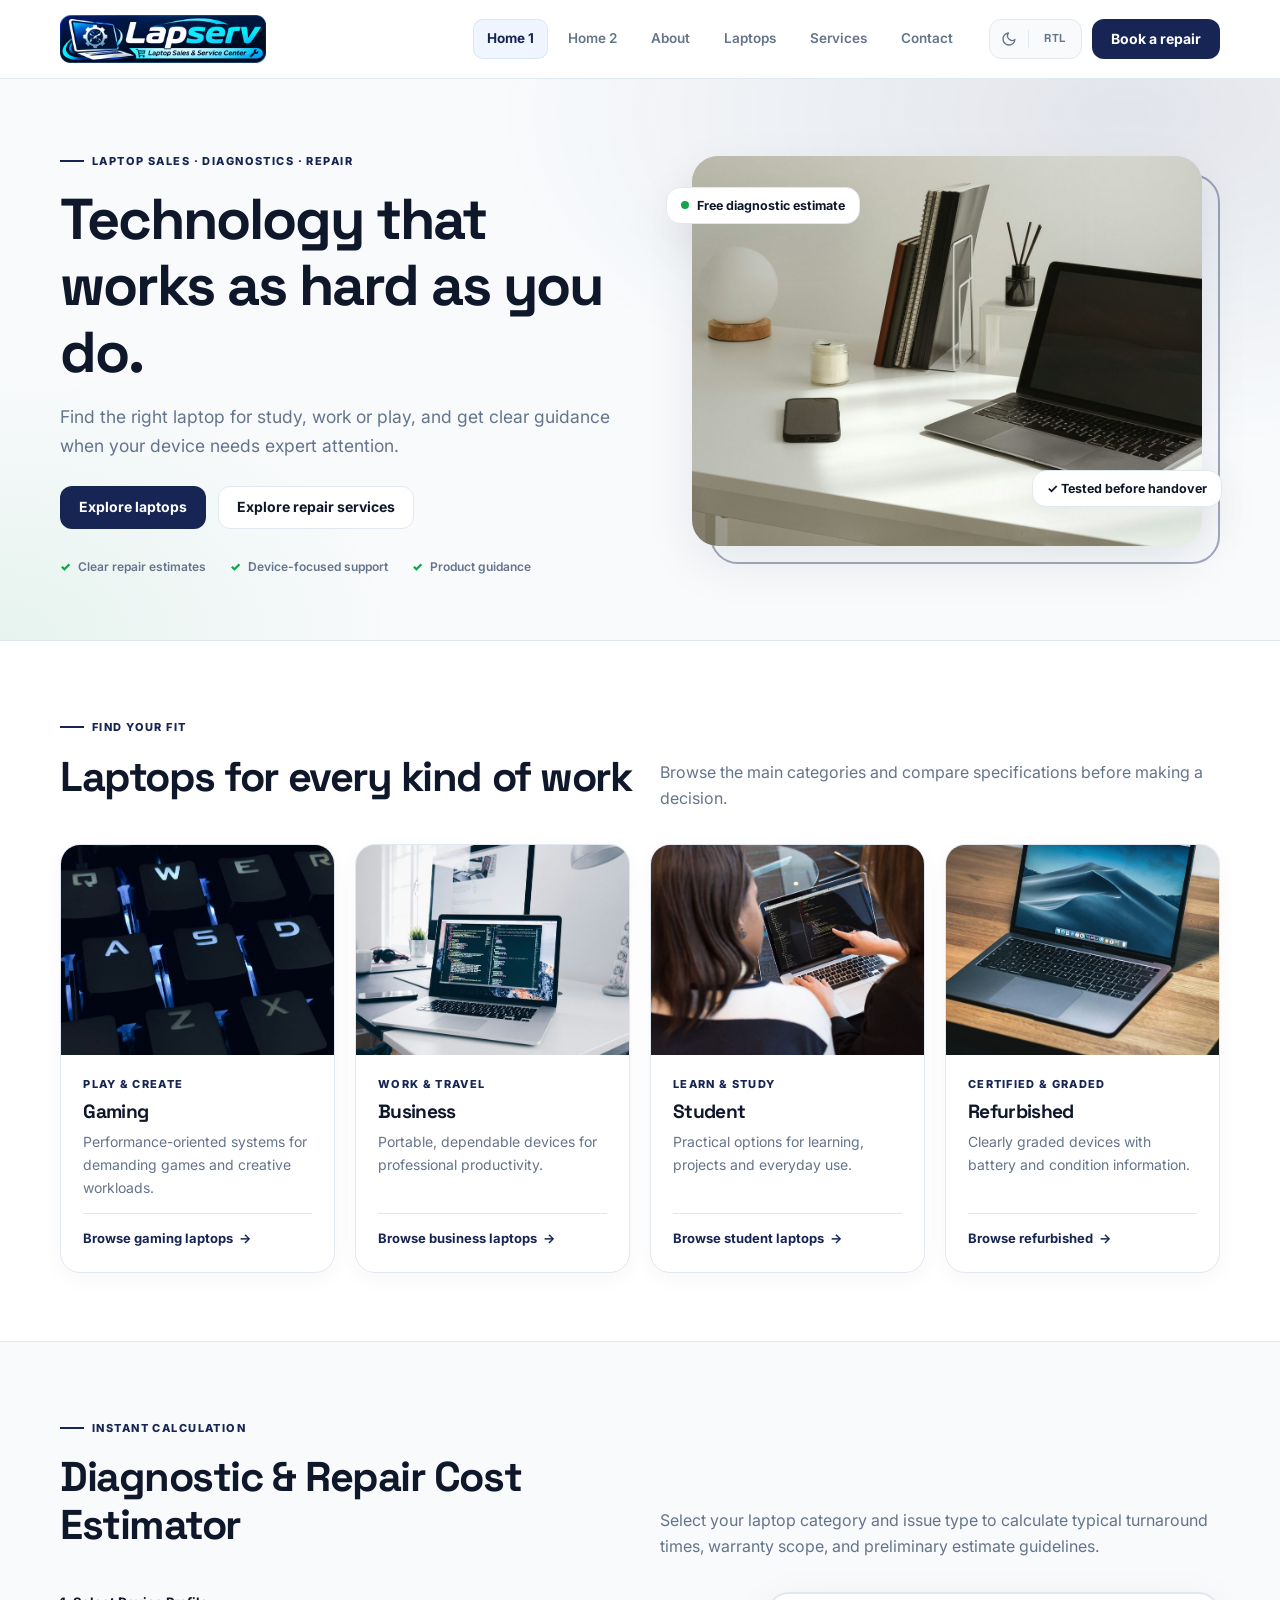
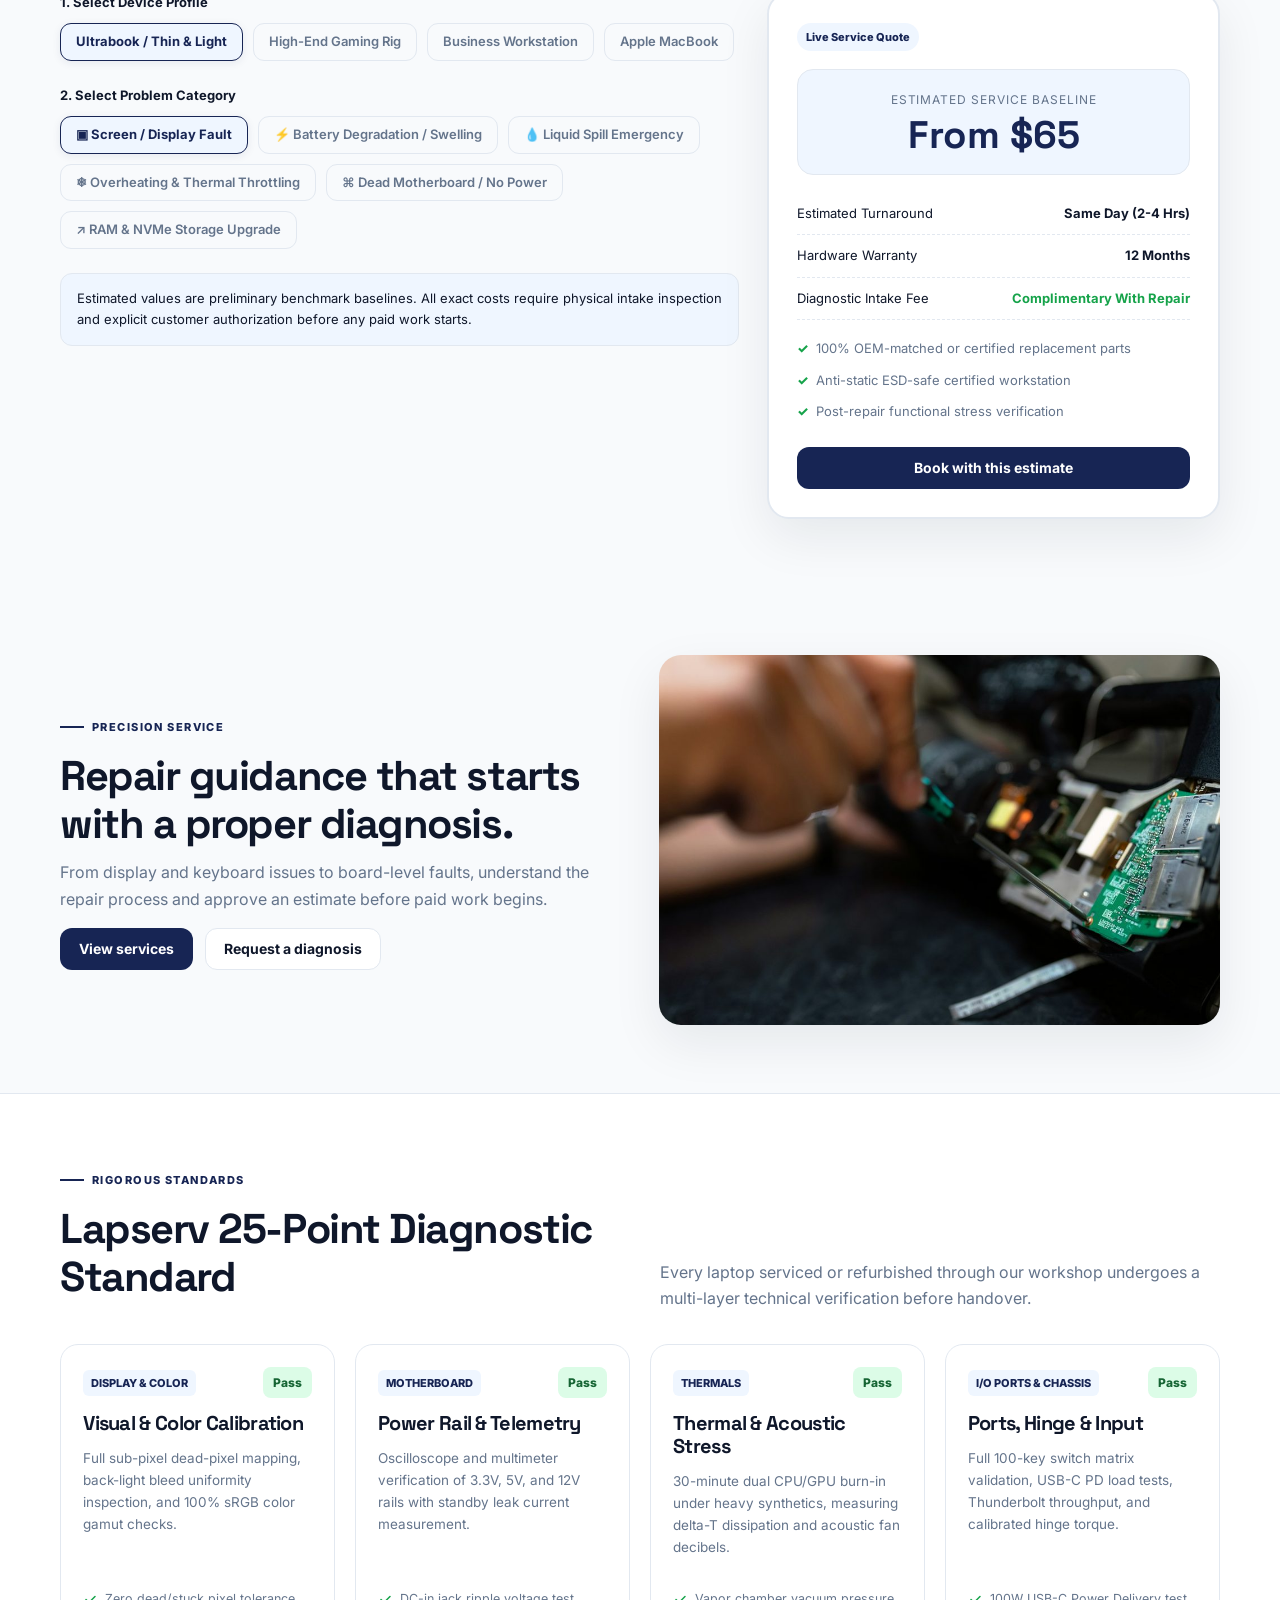
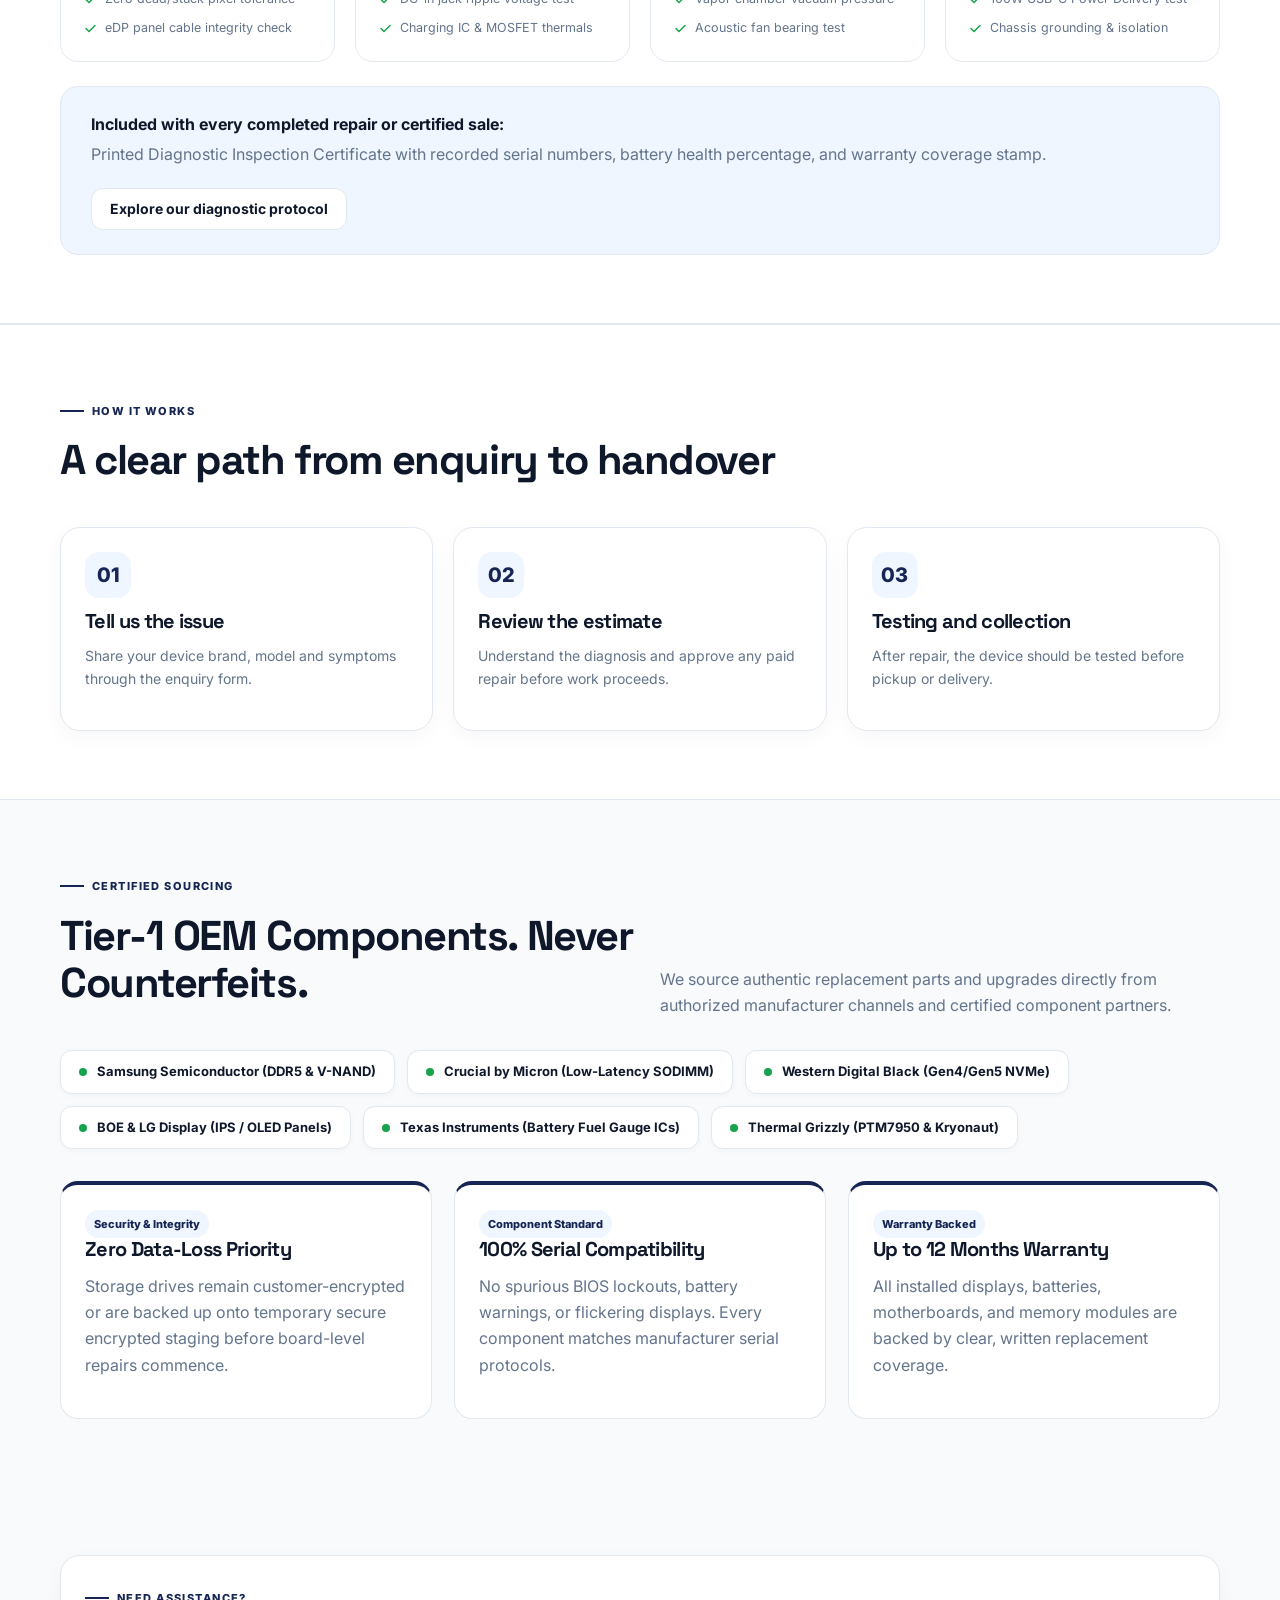
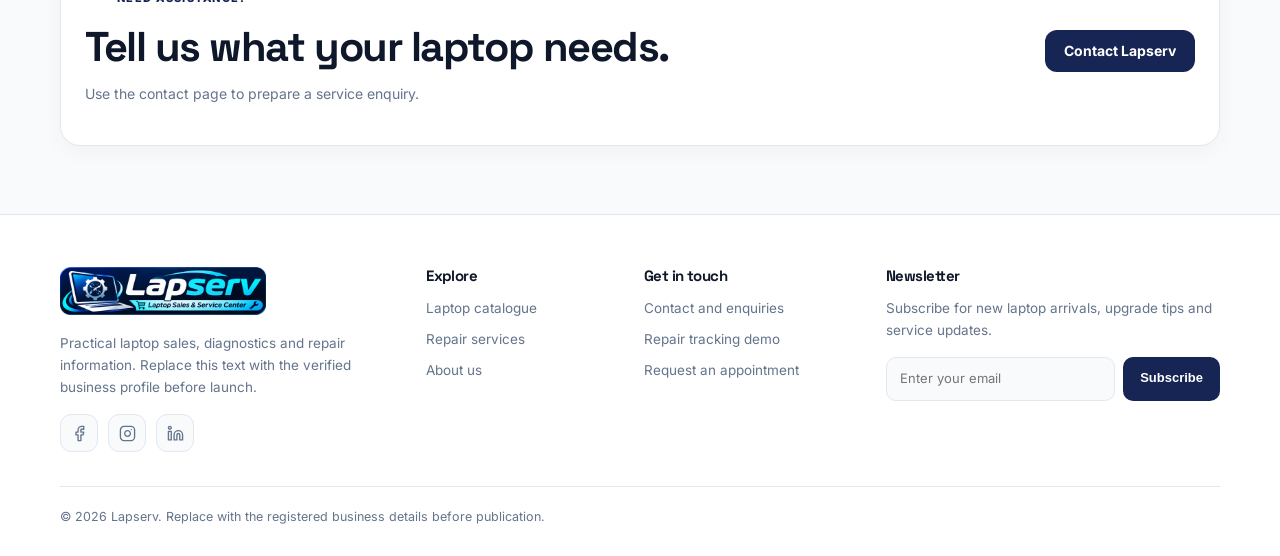
==== commit 300eac77: "thirdcommit" ====
--- a/index.html
+++ b/index.html
@@ -13,12 +13,12 @@
 </div></header>
 
 <main>
-<section class="hero"><div class="container hero-grid"><div class="hero-copy"><span class="eyebrow">Laptop sales · diagnostics · repair</span><h1>Technology that works as hard as you do.</h1><p>Find the right laptop for study, work or play, and get clear guidance when your device needs expert attention.</p><div class="actions"><a class="btn btn-primary" href="laptops.html">Explore laptops</a><a class="btn btn-secondary" href="services.html">Explore repair services</a></div><div class="trust-row"><span>Clear repair estimates</span><span>Device-focused support</span><span>Product guidance</span></div></div><div class="hero-art"><img src="assets/images/laptop-art.svg" alt="Laptop illustration"></div></div></section>
+<section class="hero hero-classic"><div class="container hero-grid"><div class="hero-copy"><span class="eyebrow">Laptop sales · diagnostics · repair</span><h1>Technology that works as hard as you do.</h1><p>Find the right laptop for study, work or play, and get clear guidance when your device needs expert attention.</p><div class="actions"><a class="btn btn-primary" href="laptops.html">Explore laptops</a><a class="btn btn-secondary" href="services.html">Explore repair services</a></div><div class="trust-row"><span>Clear repair estimates</span><span>Device-focused support</span><span>Product guidance</span></div></div><div class="hero-visual"><div class="hero-art"><img src="assets/images/home1-hero.jpg" alt="Laptop open on a bright, minimalist work desk" width="1200" height="900" fetchpriority="high"></div><span class="float-chip chip-a"><i class="chip-dot"></i>Free diagnostic estimate</span><span class="float-chip chip-b">&#10003; Tested before handover</span></div></div></section>
 <section class="section alt"><div class="container"><div class="section-head"><div><span class="eyebrow">Find your fit</span><h2>Laptops for every kind of work</h2></div><p>Browse the main categories and compare specifications before making a decision.</p></div><div class="grid grid-4">
-<div class="card"><div class="card-icon">▣</div><h3>Gaming</h3><p>Performance-oriented systems for demanding games and creative workloads.</p></div>
-<div class="card"><div class="card-icon">▱</div><h3>Business</h3><p>Portable, dependable devices for professional productivity.</p></div>
-<div class="card"><div class="card-icon">⌂</div><h3>Student</h3><p>Practical options for learning, projects and everyday use.</p></div>
-<div class="card"><div class="card-icon">↻</div><h3>Refurbished</h3><p>Clearly graded devices with battery and condition information.</p></div>
+<article class="card media-card"><div class="media"><img src="assets/images/cat-gaming.jpg" alt="Backlit gaming laptop keyboard glowing in the dark" loading="lazy" width="800" height="500"></div><div class="card-body"><span class="card-eyebrow">Play &amp; create</span><h3>Gaming</h3><p class="card-sub">Performance-oriented systems for demanding games and creative workloads.</p><div class="card-links"><a class="link-arrow" href="laptops.html">Browse gaming laptops</a></div></div></article>
+<article class="card media-card"><div class="media"><img src="assets/images/cat-business.jpg" alt="Business laptop on a tidy desk beside a monitor" loading="lazy" width="800" height="500"></div><div class="card-body"><span class="card-eyebrow">Work &amp; travel</span><h3>Business</h3><p class="card-sub">Portable, dependable devices for professional productivity.</p><div class="card-links"><a class="link-arrow" href="laptops.html">Browse business laptops</a></div></div></article>
+<article class="card media-card"><div class="media"><img src="assets/images/cat-student.jpg" alt="Two students reviewing code together on a laptop" loading="lazy" width="800" height="500"></div><div class="card-body"><span class="card-eyebrow">Learn &amp; study</span><h3>Student</h3><p class="card-sub">Practical options for learning, projects and everyday use.</p><div class="card-links"><a class="link-arrow" href="laptops.html">Browse student laptops</a></div></div></article>
+<article class="card media-card"><div class="media"><img src="assets/images/cat-refurbished.jpg" alt="Refurbished laptop open on a wooden table" loading="lazy" width="800" height="500"></div><div class="card-body"><span class="card-eyebrow">Certified &amp; graded</span><h3>Refurbished</h3><p class="card-sub">Clearly graded devices with battery and condition information.</p><div class="card-links"><a class="link-arrow" href="laptops.html">Browse refurbished</a></div></div></article>
 </div></div></section>
 
 <!-- NEW SECTION 1: Interactive Live Diagnostic & Repair Cost Estimator -->
@@ -63,7 +63,7 @@
 </div>
 </div></section>
 
-<section class="section"><div class="container split"><div><span class="eyebrow">Precision service</span><h2>Repair guidance that starts with a proper diagnosis.</h2><p>From display and keyboard issues to board-level faults, understand the repair process and approve an estimate before paid work begins.</p><div class="actions"><a class="btn btn-primary" href="services.html">View services</a><a class="btn btn-secondary" href="contact.html#booking">Request a diagnosis</a></div></div><img src="assets/images/repair-art.svg" alt="Illustration of laptop circuit board diagnostics"></div></section>
+<section class="section"><div class="container split"><div><span class="eyebrow">Precision service</span><h2>Repair guidance that starts with a proper diagnosis.</h2><p>From display and keyboard issues to board-level faults, understand the repair process and approve an estimate before paid work begins.</p><div class="actions"><a class="btn btn-primary" href="services.html">View services</a><a class="btn btn-secondary" href="contact.html#booking">Request a diagnosis</a></div></div><img src="assets/images/split-repair-bench.jpg" alt="Technician repairing the internals of a laptop" loading="lazy" width="1000" height="750"></div></section>
 
 <!-- NEW SECTION 2: Lapserv 25-Point Diagnostic Standard -->
 <section class="section alt" id="quality-audit"><div class="container">
--- a/assets/css/style.css
+++ b/assets/css/style.css
@@ -2,11 +2,12 @@
 :root{--primary:#172554;--primary-hover:#1e40af;--secondary:#64748b;--bg:#f8fafc;--surface:#ffffff;--text:#0f172a;--muted:#64748b;--border:#e2e8f0;--soft:#eff6ff;--shadow:0 18px 50px rgba(15,23,42,.08);--radius:20px}
 [data-theme="dark"]{--primary:#2563eb;--primary-hover:#3b82f6;--bg:#0b0f17;--surface:#111827;--text:#f1f5f9;--muted:#94a3b8;--border:#1f2937;--soft:#1e293b;--shadow:0 18px 50px rgba(0,0,0,.35)}
 *{box-sizing:border-box}
-html{scroll-behavior:smooth}
-body{margin:0;background:var(--bg);color:var(--text);font-family:Inter,Arial,sans-serif;line-height:1.65;transition:background-color .2s ease,color .2s ease}
-h1,h2,h3,h4{font-family:"Space Grotesk",Inter,sans-serif;line-height:1.15;letter-spacing:-.035em;margin:0 0 .7rem}
-h1{font-size:clamp(2.5rem,6vw,4.8rem)}
-h2{font-size:clamp(1.8rem,4vw,2.8rem)}
+html{scroll-behavior:smooth;-webkit-text-size-adjust:100%;overflow-x:clip}
+[id]{scroll-margin-top:92px}
+body{margin:0;background:var(--bg);color:var(--text);font-family:Inter,Arial,sans-serif;line-height:1.65;transition:background-color .2s ease,color .2s ease;overflow-x:clip}
+h1,h2,h3,h4{font-family:"Space Grotesk",Inter,sans-serif;line-height:1.15;letter-spacing:-.035em;margin:0 0 .7rem;overflow-wrap:break-word}
+h1{font-size:clamp(2rem,4.6vw,3.6rem)}
+h2{font-size:clamp(1.55rem,3.6vw,2.6rem)}
 h3{font-size:1.25rem}
 p{color:var(--muted);margin:.4rem 0 1rem}
 a{color:inherit;text-decoration:none}
@@ -19,14 +20,14 @@
 .brand{display:inline-flex;align-items:center;flex-shrink:0}
 .brand img{width:206px;height:48px;object-fit:contain;display:block}
 .nav-links{display:flex;align-items:center;gap:6px;margin-inline-start:auto}
-.nav-links a{height:40px;display:inline-flex;align-items:center;justify-content:center;font-size:13.5px;font-weight:600;color:var(--muted);padding:0 14px;border-radius:10px;position:relative;transition:all .18s ease;box-sizing:border-box;line-height:1}
+.nav-links a{height:40px;display:inline-flex;align-items:center;justify-content:center;font-size:13.5px;font-weight:600;color:var(--muted);padding:0 14px;border-radius:10px;position:relative;transition:all .18s ease;box-sizing:border-box;line-height:1;white-space:nowrap}
 .nav-links a:hover{color:var(--primary);background:var(--bg)}
 .nav-links a.active{color:var(--primary);background:var(--soft);font-weight:700;box-shadow:inset 0 0 0 1px rgba(23,37,84,.08)}
 [data-theme="dark"] .nav-links a:hover{color:#e2e8f0;background:rgba(255,255,255,.05)}
 [data-theme="dark"] .nav-links a.active{color:#93c5fd;background:rgba(37,99,235,.2);box-shadow:inset 0 0 0 1px rgba(147,197,253,.22)}
 .nav-actions{display:flex;gap:10px;align-items:center;flex-shrink:0}
 
-/* Theme & RTL Header Controls - Exact 40px matching height */
+/* Theme & RTL Header Controls - matching 40px height */
 .nav-toggles{height:40px;display:inline-flex;align-items:center;gap:3px;padding:3px;border-radius:12px;background:var(--bg);border:1px solid var(--border);box-sizing:border-box}
 .toggle-divider{width:1px;height:18px;background:var(--border);flex-shrink:0}
 .icon-btn{border:none;background:transparent;color:var(--muted);height:32px;padding:0 12px;border-radius:8px;cursor:pointer;display:inline-flex;align-items:center;justify-content:center;gap:6px;font-family:"Space Grotesk",Inter,sans-serif;font-size:11.5px;font-weight:700;letter-spacing:.05em;transition:all .18s ease;direction:ltr;box-sizing:border-box;line-height:1}
@@ -37,12 +38,12 @@
 .icon-btn.is-active{background:var(--soft);color:var(--primary)}
 [data-theme="dark"] .icon-btn.is-active{background:#1d4ed8;color:#fff}
 
-.menu-btn{border:1px solid var(--border);background:var(--bg);color:var(--text);width:40px;height:40px;border-radius:12px;cursor:pointer;font-size:18px;display:none;align-items:center;justify-content:center;transition:all .18s ease;box-sizing:border-box;line-height:1}
+.menu-btn{border:1px solid var(--border);background:var(--bg);color:var(--text);width:40px;height:40px;border-radius:12px;cursor:pointer;font-size:18px;display:none;align-items:center;justify-content:center;transition:all .18s ease;box-sizing:border-box;line-height:1;flex-shrink:0}
 .menu-btn:hover{background:var(--soft);color:var(--primary)}
 
-/* Buttons - Matching 40px height in header */
-.btn{display:inline-flex;align-items:center;justify-content:center;gap:8px;padding:11px 18px;border-radius:12px;font-weight:700;font-size:14px;border:1px solid transparent;cursor:pointer;transition:all .2s ease;box-sizing:border-box}
-.nav-actions .btn{height:40px;padding:0 18px;line-height:1}
+/* Buttons */
+.btn{display:inline-flex;align-items:center;justify-content:center;gap:8px;padding:11px 18px;border-radius:12px;font-weight:700;font-size:14px;border:1px solid transparent;cursor:pointer;transition:all .2s ease;box-sizing:border-box;text-align:center;line-height:1.3}
+.nav-actions .btn{height:40px;padding:0 18px;line-height:1;white-space:nowrap}
 .btn-primary{background:var(--primary);color:#fff}
 .btn-primary:hover{background:var(--primary-hover);transform:translateY(-1px)}
 .btn-secondary{border-color:var(--border);background:var(--surface);color:var(--text)}
@@ -51,31 +52,66 @@
 /* Sections & Components */
 .eyebrow{display:inline-flex;align-items:center;gap:8px;color:var(--primary);font-weight:800;text-transform:uppercase;letter-spacing:.13em;font-size:11px;margin-bottom:16px}
 [data-theme="dark"] .eyebrow{color:#93c5fd}
-.eyebrow:before{content:"";width:24px;height:2px;background:currentColor}
-.hero{padding:78px 0 68px}
-.hero-grid{display:grid;grid-template-columns:1.05fr .95fr;gap:54px;align-items:center}
-.hero-copy p{font-size:18px;max-width:590px;margin:20px 0 28px}
-.hero-art{border-radius:28px;overflow:hidden;box-shadow:var(--shadow);background:#e2e8f0}
-.hero-art img{width:100%;height:100%;object-fit:cover}
+.eyebrow:before{content:"";width:24px;height:2px;background:currentColor;flex-shrink:0}
+
+/* Hero (home pages and inner pages share one split layout) */
+.hero{padding:clamp(44px,5.5vw,64px) 0}
+.hero-grid{display:grid;grid-template-columns:1.05fr .95fr;gap:48px;align-items:center}
+.hero-grid>*{min-width:0}
+.hero-copy{min-width:0}
+.hero-copy p{font-size:17.5px;max-width:590px;margin:18px 0 26px}
+.hero-art{border-radius:26px;overflow:hidden;box-shadow:var(--shadow);background:#e2e8f0;width:100%;height:clamp(280px,32vw,390px);min-width:0}
+.hero-art img{width:100%;height:100%;object-fit:cover;object-position:center}
 .actions{display:flex;gap:12px;flex-wrap:wrap}
-.trust-row{display:flex;gap:24px;flex-wrap:wrap;margin-top:32px;color:var(--muted);font-size:12px;font-weight:600}
+.trust-row{display:flex;gap:10px 24px;flex-wrap:wrap;margin-top:28px;color:var(--muted);font-size:12px;font-weight:600}
 .trust-row span:before{content:"✓";color:#16a34a;font-weight:900;margin-inline-end:7px}
-.section{padding:76px 0}
+.section{padding:clamp(48px,6vw,68px) 0}
 .section.alt{background:var(--surface);border-block:1px solid var(--border)}
-.section-head{display:flex;justify-content:space-between;gap:24px;align-items:end;margin-bottom:30px}
+.section-head{display:flex;justify-content:space-between;gap:24px;align-items:end;margin-bottom:32px}
+.section-head>div{min-width:0}
 .section-head p{max-width:560px;margin:0}
+
+/* Flow layouts: equal-height cards; an incomplete last row is centred
+   (3 cards -> 2 + 1, 5 cards -> 3 + 2). Column count is driven by --cols. */
 .grid{display:grid;gap:20px}
 .grid-2{grid-template-columns:repeat(2,1fr)}
-.grid-3{grid-template-columns:repeat(3,1fr)}
-.grid-4{grid-template-columns:repeat(4,1fr)}
+.grid-2>*{min-width:0}
+.grid-3,.grid-4,.audit-grid,.oem-shield-grid,.sla-matrix-grid,.tradein-steps-grid,.social-hub-grid,.timeline-track,.lab-gear-grid{--gap:20px;--cols:3;display:flex;flex-wrap:wrap;justify-content:center;align-items:stretch;gap:var(--gap)}
+.grid-4,.audit-grid,.social-hub-grid{--cols:4}
+.timeline-track{--cols:5;--gap:16px}
+.lab-gear-grid{--cols:2;--gap:24px}
+.sla-matrix-grid{--gap:24px}
+.oem-shield-grid{--gap:22px}
+.tradein-steps-grid{--gap:24px}
+.grid-3>*,.grid-4>*,.audit-grid>*,.oem-shield-grid>*,.sla-matrix-grid>*,.tradein-steps-grid>*,.social-hub-grid>*,.timeline-track>*,.lab-gear-grid>*{flex:0 0 calc((100% - (var(--cols) - 1) * var(--gap)) / var(--cols) - .1px);max-width:calc((100% - (var(--cols) - 1) * var(--gap)) / var(--cols) - .1px);min-width:0}
+
 .card{background:var(--surface);border:1px solid var(--border);border-radius:var(--radius);padding:24px;box-shadow:0 6px 22px rgba(15,23,42,.035)}
 .card h3{margin-top:12px}
 .card p{font-size:14px}
 .card-icon{width:46px;height:46px;border-radius:14px;background:var(--soft);display:grid;place-items:center;color:var(--primary);font-size:20px;font-weight:800}
 [data-theme="dark"] .card-icon{color:#93c5fd}
-.product-card{padding:0;overflow:hidden}
-.product-card img{width:100%;height:190px;object-fit:cover;background:#e2e8f0}
-.product-card .card-body{padding:20px}
+
+/* Image card: image / eyebrow / heading / subheading / links */
+.media-card{padding:0;overflow:hidden;display:flex;flex-direction:column;transition:transform .25s ease,box-shadow .25s ease}
+.media-card:hover{transform:translateY(-3px);box-shadow:0 16px 36px rgba(15,23,42,.1)}
+.media-card .media{height:210px;overflow:hidden;background:#e2e8f0;flex-shrink:0}
+.media-card .media img{width:100%;height:100%;object-fit:cover;object-position:center;transition:transform .5s ease}
+.media-card:hover .media img{transform:scale(1.04)}
+.media-card .card-body{display:flex;flex-direction:column;flex:1;padding:20px 22px 22px;min-width:0}
+.card-eyebrow{display:block;font-size:11px;font-weight:800;text-transform:uppercase;letter-spacing:.12em;color:var(--primary);margin-bottom:8px}
+[data-theme="dark"] .card-eyebrow{color:#93c5fd}
+.media-card h3{margin:0 0 .45rem;font-size:1.2rem}
+.media-card .card-sub{font-size:14px;margin:0 0 14px}
+.media-card .specs{margin:0 0 14px}
+.card-links{margin-top:auto;padding-top:14px;border-top:1px solid var(--border);display:flex;align-items:center;justify-content:space-between;gap:8px 14px;flex-wrap:wrap}
+.card-links .card-meta{font-size:12px;color:var(--muted);margin:0}
+.link-arrow{font-weight:700;font-size:13px;color:var(--primary);display:inline-flex;align-items:center;gap:6px}
+[data-theme="dark"] .link-arrow{color:#93c5fd}
+.link-arrow:after{content:"→";transition:transform .2s ease}
+.link-arrow:hover:after{transform:translateX(3px)}
+[dir="rtl"] .link-arrow:after{content:"←"}
+[dir="rtl"] .link-arrow:hover:after{transform:translateX(-3px)}
+
 .tag{display:inline-block;padding:5px 9px;border-radius:999px;background:var(--soft);color:var(--primary);font-size:11px;font-weight:800}
 [data-theme="dark"] .tag{color:#93c5fd}
 .specs{display:flex;gap:8px;flex-wrap:wrap;margin:12px 0}
@@ -83,9 +119,9 @@
 .filters{display:flex;gap:10px;flex-wrap:wrap;margin:22px 0}
 .field,select,textarea{width:100%;padding:13px 14px;border:1px solid var(--border);border-radius:11px;background:var(--surface);color:var(--text);font:inherit;outline:none}
 .field:focus,select:focus,textarea:focus{border-color:#64748b;box-shadow:0 0 0 3px rgba(100,116,139,.15)}
-.filters .field,.filters select{width:auto;min-width:190px}
+.filters .field,.filters select{width:auto;min-width:190px;flex:1 1 190px}
 .form-grid{display:grid;grid-template-columns:repeat(2,1fr);gap:16px}
-.form-field{display:grid;gap:7px}
+.form-field{display:grid;gap:7px;min-width:0}
 .form-field label{font-size:13px;font-weight:700}
 .form-field.full{grid-column:1/-1}
 textarea{min-height:120px;resize:vertical}
@@ -96,17 +132,18 @@
 .faq details{padding:18px 0;border-bottom:1px solid var(--border)}
 .faq summary{font-weight:700;cursor:pointer}
 .faq details p{margin:12px 0 0}
-.page-hero{padding:62px 0 38px}
-.page-hero p{max-width:700px;font-size:17px}
 .split{display:grid;grid-template-columns:1fr 1fr;gap:38px;align-items:center}
-.split img{border-radius:22px;box-shadow:var(--shadow)}
+.split>*{min-width:0}
+.split img{border-radius:22px;box-shadow:var(--shadow);width:100%;height:clamp(280px,30vw,370px);object-fit:cover;object-position:center}
 .stat{font:700 30px "Space Grotesk";color:var(--primary)}
 [data-theme="dark"] .stat{color:#93c5fd}
+[data-theme="dark"] .hero-art img,[data-theme="dark"] .media img,[data-theme="dark"] .split img{filter:brightness(.88) contrast(1.03)}
 
 /* Footer (matches header surface in light & dark themes) */
 .footer{padding:52px 0 28px;background:var(--surface);color:var(--text);border-top:1px solid var(--border);transition:background-color .2s ease,border-color .2s ease}
 .footer .brand{margin-bottom:10px}
 .footer-grid{display:grid;grid-template-columns:1.35fr .75fr .85fr 1.35fr;gap:32px;align-items:start}
+.footer-grid>*{min-width:0}
 .footer p,.footer a{color:var(--muted);font-size:13.5px}
 .footer h3{font-size:15px;color:var(--text);margin-bottom:12px}
 .footer-links{display:grid;gap:9px}
@@ -115,7 +152,7 @@
 [data-theme="dark"] .footer-links a:hover{color:#93c5fd}
 
 /* Footer Social Icons */
-.social-links{display:flex;align-items:center;gap:10px;margin-top:16px}
+.social-links{display:flex;align-items:center;flex-wrap:wrap;gap:10px;margin-top:16px}
 .social-btn{width:38px;height:38px;border-radius:11px;border:1px solid var(--border);background:var(--bg);color:var(--muted);display:inline-flex;align-items:center;justify-content:center;transition:all .2s ease}
 .social-btn svg{width:17px;height:17px;fill:none;stroke:currentColor;stroke-width:1.9;stroke-linecap:round;stroke-linejoin:round}
 .social-btn:hover{background:var(--primary);border-color:var(--primary);color:#fff;transform:translateY(-2px);box-shadow:0 6px 16px rgba(23,37,84,.16)}
@@ -123,7 +160,7 @@
 
 /* Footer Newsletter */
 .newsletter-form{display:flex;gap:8px;margin-top:12px}
-.newsletter-form .field{padding:10px 13px;font-size:13px;border-radius:10px;background:var(--bg)}
+.newsletter-form .field{padding:10px 13px;font-size:13px;border-radius:10px;background:var(--bg);min-width:0}
 .newsletter-form .btn{padding:10px 16px;font-size:13px;border-radius:10px;white-space:nowrap;flex-shrink:0}
 .newsletter-msg{margin-top:10px;padding:9px 12px;border-radius:9px;background:#dcfce7;color:#166534;font-size:12px;font-weight:600}
 [data-theme="dark"] .newsletter-msg{background:rgba(22,163,74,.18);color:#86efac}
@@ -135,185 +172,487 @@
 .toast{margin-top:14px;padding:12px 14px;border-radius:10px;background:#dcfce7;color:#166534;font-size:13px;font-weight:600}
 .rtl{direction:rtl}
 
-/* --- HOME 1 UNIQUE SECTIONS --- */
-/* 1. Interactive Diagnostic Estimator */
+/* --- HOME 1 SECTIONS --- */
+/* Interactive Diagnostic Estimator */
 .estimator-grid{display:grid;grid-template-columns:1.2fr .8fr;gap:28px;align-items:start}
+.estimator-grid>*{min-width:0}
 .pill-selector-title{font-size:13px;font-weight:700;color:var(--text);margin-bottom:10px;display:flex;align-items:center;gap:8px}
 .pill-group{display:flex;flex-wrap:wrap;gap:10px;margin-bottom:24px}
-.pill-btn{border:1px solid var(--border);background:var(--bg);color:var(--muted);padding:9px 15px;border-radius:11px;font-size:13px;font-weight:600;cursor:pointer;transition:all .2s ease;display:inline-flex;align-items:center;gap:6px}
+.pill-btn{border:1px solid var(--border);background:var(--bg);color:var(--muted);padding:9px 15px;border-radius:11px;font-size:13px;font-weight:600;cursor:pointer;transition:all .2s ease;display:inline-flex;align-items:center;gap:6px;text-align:start;font-family:inherit;line-height:1.35}
 .pill-btn:hover{border-color:var(--primary);color:var(--primary);background:var(--soft)}
 .pill-btn.active{border-color:var(--primary);background:var(--soft);color:var(--primary);font-weight:700;box-shadow:0 2px 8px rgba(23,37,84,.08)}
 [data-theme="dark"] .pill-btn.active{border-color:#3b82f6;background:rgba(37,99,235,.2);color:#93c5fd}
 .estimate-receipt-card{background:var(--surface);border:2px solid var(--border);border-radius:22px;padding:28px;box-shadow:var(--shadow);position:sticky;top:96px}
 .estimate-price-banner{background:var(--soft);border-radius:16px;padding:20px;margin:18px 0;text-align:center;border:1px solid var(--border)}
-.estimate-price-display{font-size:2.4rem;font-weight:800;font-family:"Space Grotesk",sans-serif;color:var(--primary);line-height:1}
+.estimate-price-display{font-size:clamp(1.9rem,6vw,2.4rem);font-weight:800;font-family:"Space Grotesk",sans-serif;color:var(--primary);line-height:1}
 [data-theme="dark"] .estimate-price-display{color:#93c5fd}
-.estimate-eta-row{display:flex;justify-content:space-between;align-items:center;padding:10px 0;border-bottom:1px dashed var(--border);font-size:13px}
+.estimate-eta-row{display:flex;justify-content:space-between;align-items:center;flex-wrap:wrap;gap:4px 12px;padding:10px 0;border-bottom:1px dashed var(--border);font-size:13px}
 .estimate-features-list{list-style:none;padding:0;margin:18px 0 24px;display:grid;gap:10px;font-size:13px;color:var(--muted)}
-.estimate-features-list li{display:flex;align-items:center;gap:8px}
+.estimate-features-list li{display:flex;align-items:flex-start;gap:8px}
 .estimate-features-list li:before{content:"✓";color:#16a34a;font-weight:800}
 
-/* 2. 25-Point Diagnostic Audit Standard */
-.audit-grid{display:grid;grid-template-columns:repeat(4,1fr);gap:20px}
+/* 25-Point Diagnostic Standard */
 .audit-card-v2{background:var(--surface);border:1px solid var(--border);border-radius:18px;padding:22px;position:relative;display:flex;flex-direction:column;justify-content:space-between}
-.audit-header{display:flex;align-items:center;justify-content:space-between;margin-bottom:14px}
+.audit-header{display:flex;align-items:center;justify-content:space-between;gap:8px;margin-bottom:14px}
 .audit-badge{font-size:11px;font-weight:800;text-transform:uppercase;padding:4px 8px;border-radius:6px;background:var(--soft);color:var(--primary)}
 [data-theme="dark"] .audit-badge{color:#93c5fd}
+.audit-card-v2 p{font-size:13.5px}
 .audit-checklist{list-style:none;padding:0;margin:14px 0 0;display:grid;gap:9px;font-size:12.5px;color:var(--muted)}
 .audit-checklist li{display:flex;align-items:flex-start;gap:7px}
 .audit-checklist li svg{width:15px;height:15px;flex-shrink:0;color:#16a34a;margin-top:3px}
 .quality-seal-strip{background:var(--soft);border:1px solid var(--border);border-radius:18px;padding:24px 30px;display:flex;align-items:center;justify-content:space-between;gap:20px;flex-wrap:wrap;margin-top:24px}
 
-/* 3. Genuine OEM Ecosystem & Sourced Component Partners */
+/* OEM Components */
 .oem-brand-scroller{display:flex;flex-wrap:wrap;gap:12px;margin:24px 0 32px}
 .oem-brand-pill{background:var(--surface);border:1px solid var(--border);border-radius:12px;padding:10px 18px;display:inline-flex;align-items:center;gap:10px;font-weight:700;font-size:13px;color:var(--text);box-shadow:0 2px 6px rgba(15,23,42,.03)}
-.oem-brand-pill .dot{width:8px;height:8px;border-radius:50%;background:#16a34a}
-.oem-shield-grid{display:grid;grid-template-columns:repeat(3,1fr);gap:22px}
+.oem-brand-pill .dot{width:8px;height:8px;border-radius:50%;background:#16a34a;flex-shrink:0}
 .oem-shield-card{background:var(--surface);border:1px solid var(--border);border-radius:18px;padding:24px;border-top:4px solid var(--primary)}
 [data-theme="dark"] .oem-shield-card{border-top-color:#3b82f6}
 
-/* --- HOME 2 UNIQUE SECTIONS --- */
-/* 1. Enterprise SLA Priority Matrix */
-.sla-matrix-grid{display:grid;grid-template-columns:repeat(3,1fr);gap:24px;align-items:stretch}
+/* --- HOME 2 SECTIONS --- */
+/* Enterprise SLA Matrix */
 .sla-card{background:var(--surface);border:1px solid var(--border);border-radius:22px;padding:30px;display:flex;flex-direction:column;position:relative;box-shadow:var(--shadow)}
 .sla-card.popular{border:2px solid var(--primary);transform:translateY(-6px)}
 [data-theme="dark"] .sla-card.popular{border-color:#3b82f6}
-.sla-popular-tag{position:absolute;top:-12px;left:50%;transform:translateX(-50%);background:var(--primary);color:#fff;font-size:11px;font-weight:800;letter-spacing:.05em;text-transform:uppercase;padding:5px 14px;border-radius:999px;white-space:nowrap}
+.sla-popular-tag{position:absolute;top:-12px;inset-inline-start:50%;transform:translateX(-50%);background:var(--primary);color:#fff;font-size:11px;font-weight:800;letter-spacing:.05em;text-transform:uppercase;padding:5px 14px;border-radius:999px;white-space:nowrap}
+[dir="rtl"] .sla-popular-tag{transform:translateX(50%)}
 [data-theme="dark"] .sla-popular-tag{background:#2563eb}
 .sla-turnaround-badge{font-size:1.8rem;font-weight:800;font-family:"Space Grotesk",sans-serif;color:var(--primary);margin:14px 0 8px}
 [data-theme="dark"] .sla-turnaround-badge{color:#93c5fd}
-.sla-list{list-style:none;padding:0;margin:20px 0 28px;display:grid;gap:12px;font-size:13.5px;color:var(--text);flex-grow:1}
-.sla-list li{display:flex;align-items:center;gap:9px}
-.sla-list li svg{width:16px;height:16px;color:#16a34a;flex-shrink:0}
-
-/* 2. Workstation Thermal & Tuning Architecture */
-.tuning-grid{display:grid;grid-template-columns:1fr 1fr;gap:36px;align-items:center}
+.sla-list{list-style:none;padding:0;margin:20px 0 28px;display:grid;gap:12px;font-size:13.5px;color:var(--text);flex-grow:1;align-content:start}
+.sla-list li{display:flex;align-items:flex-start;gap:9px}
+.sla-list li svg{width:16px;height:16px;color:#16a34a;flex-shrink:0;margin-top:3px}
+
+/* Thermal & Tuning */
+.tuning-grid{display:grid;grid-template-columns:1fr 1fr;gap:36px;align-items:start}
+.tuning-grid>*{min-width:0}
 .tuning-step-list{display:grid;gap:16px}
 .tuning-step-box{background:var(--surface);border:1px solid var(--border);border-radius:16px;padding:18px 20px;display:flex;gap:16px;align-items:flex-start}
+.tuning-step-box h4{font-size:1rem}
+.tuning-step-box p{font-size:13.5px;margin:0}
 .tuning-step-number{width:34px;height:34px;border-radius:10px;background:var(--soft);color:var(--primary);display:grid;place-items:center;font-weight:800;flex-shrink:0}
 [data-theme="dark"] .tuning-step-number{color:#93c5fd}
 .metrics-benchmark-card{background:var(--surface);border:1px solid var(--border);border-radius:22px;padding:28px;box-shadow:var(--shadow)}
-.metric-row{display:grid;grid-template-columns:1fr auto;gap:14px;padding:14px 0;border-bottom:1px solid var(--border);align-items:center}
-.metric-row:last-child{border-bottom:none}
+.metric-row{display:grid;grid-template-columns:1fr auto;gap:6px 14px;padding:14px 0;border-bottom:1px solid var(--border);align-items:center}
+.metric-row:last-of-type{border-bottom:none}
 .metric-val{font-family:"Space Grotesk",sans-serif;font-weight:800;font-size:18px;color:#16a34a}
 
-/* --- ABOUT PAGE UNIQUE SECTIONS --- */
-/* 1. Precision Engineering Lab Equipment */
-.lab-gear-grid{display:grid;grid-template-columns:repeat(2,1fr);gap:24px}
+/* --- ABOUT PAGE SECTIONS --- */
 .lab-gear-card{background:var(--surface);border:1px solid var(--border);border-radius:20px;padding:26px;display:flex;gap:20px;align-items:flex-start}
+.lab-gear-card>div:last-child{min-width:0}
+.lab-gear-card p{font-size:14px}
 .lab-gear-icon{width:52px;height:52px;border-radius:14px;background:var(--soft);color:var(--primary);display:grid;place-items:center;font-size:24px;flex-shrink:0}
 [data-theme="dark"] .lab-gear-icon{color:#93c5fd}
 .lab-gear-specs{display:flex;flex-wrap:wrap;gap:8px;margin-top:12px}
 .lab-gear-specs span{background:var(--bg);border:1px solid var(--border);border-radius:7px;font-size:11.5px;padding:3px 9px;color:var(--muted);font-weight:600}
 
-/* 2. Milestones & Evolution Timeline */
-.timeline-track{display:grid;grid-template-columns:repeat(5,1fr);gap:16px;position:relative;margin-top:36px}
-.timeline-track:before{content:"";position:absolute;top:24px;left:40px;right:40px;height:2px;background:var(--border);z-index:0}
+.timeline-track{position:relative;margin-top:36px}
+.timeline-track:before{content:"";position:absolute;top:24px;inset-inline:40px;height:2px;background:var(--border);z-index:0}
 .timeline-node{background:var(--surface);border:1px solid var(--border);border-radius:18px;padding:22px 18px;position:relative;z-index:1;display:flex;flex-direction:column}
 .timeline-node-header{display:flex;align-items:center;gap:10px;margin-bottom:10px}
 .timeline-year{font-size:14px;font-weight:800;font-family:"Space Grotesk",sans-serif;background:var(--primary);color:#fff;padding:4px 12px;border-radius:8px;display:inline-block}
 [data-theme="dark"] .timeline-year{background:#2563eb}
 
-/* --- LAPTOP PAGE UNIQUE SECTIONS & COMPARISON --- */
-/* Hardware Comparison Matrix */
-.spec-table-container{overflow-x:auto;background:var(--surface);border:1px solid var(--border);border-radius:20px;box-shadow:var(--shadow)}
+/* --- LAPTOP PAGE SECTIONS --- */
+.spec-table-container{overflow-x:auto;-webkit-overflow-scrolling:touch;background:var(--surface);border:1px solid var(--border);border-radius:20px;box-shadow:var(--shadow)}
 .spec-table{width:100%;border-collapse:collapse;min-width:760px;font-size:13.5px}
-.spec-table th,.spec-table td{padding:16px 20px;text-align:left;border-bottom:1px solid var(--border)}
+.spec-table th,.spec-table td{padding:16px 20px;text-align:start;border-bottom:1px solid var(--border)}
+.spec-table tbody tr:last-child td{border-bottom:none}
 .spec-table th{background:var(--soft);font-weight:700;color:var(--text);font-family:"Space Grotesk",sans-serif}
 .spec-table tr:hover td{background:color-mix(in srgb,var(--soft) 50%,transparent)}
 .badge-check{display:inline-flex;align-items:center;gap:5px;font-weight:700;color:#16a34a}
 
-/* Trade-In Valuation Portal */
 .tradein-card-box{background:var(--surface);border:1px solid var(--border);border-radius:24px;padding:34px;box-shadow:var(--shadow)}
-.tradein-steps-grid{display:grid;grid-template-columns:repeat(3,1fr);gap:24px;margin-top:24px}
-.tradein-step-box{background:var(--bg);border:1px solid var(--border);border-radius:16px;padding:22px;position:relative}
-.tradein-step-num{position:absolute;top:-12px;left:20px;background:var(--primary);color:#fff;width:26px;height:26px;border-radius:50%;display:grid;place-items:center;font-size:12px;font-weight:800}
+.tradein-step-box{background:var(--bg);border:1px solid var(--border);border-radius:16px;padding:26px 22px 22px;position:relative}
+.tradein-step-num{position:absolute;top:-12px;inset-inline-start:20px;background:var(--primary);color:#fff;width:26px;height:26px;border-radius:50%;display:grid;place-items:center;font-size:12px;font-weight:800}
 [data-theme="dark"] .tradein-step-num{background:#2563eb}
 
-/* --- CONTACT PAGE SOCIAL HUB & INTERACTIVE REAL MAP --- */
-.social-hub-grid{display:grid;grid-template-columns:repeat(4,1fr);gap:20px;margin-bottom:34px}
-.social-hub-card{background:var(--surface);border:1px solid var(--border);border-radius:18px;padding:22px;display:flex;flex-direction:column;justify-content:space-between;transition:transform .2s ease,box-shadow .2s ease;text-decoration:none;color:inherit}
+/* --- CONTACT PAGE: SOCIAL HUB & MAP --- */
+.social-hub-card{background:var(--surface);border:1px solid var(--border);border-radius:18px;padding:22px;display:flex;flex-direction:column;justify-content:space-between;transition:transform .2s ease,box-shadow .2s ease,border-color .2s ease;color:inherit}
 .social-hub-card:hover{transform:translateY(-3px);box-shadow:0 12px 28px rgba(15,23,42,.08);border-color:var(--primary)}
-.social-hub-top{display:flex;align-items:center;justify-content:space-between;margin-bottom:12px}
-.social-hub-icon{width:44px;height:44px;border-radius:12px;display:grid;place-items:center}
+.social-hub-top{display:flex;align-items:center;justify-content:space-between;gap:8px;margin-bottom:12px}
+.social-hub-icon{width:44px;height:44px;border-radius:12px;display:grid;place-items:center;flex-shrink:0}
 .social-hub-icon svg{width:22px;height:22px;fill:currentColor}
 .social-hub-icon.whatsapp{background:#dcfce7;color:#15803d}
 .social-hub-icon.linkedin{background:#e0f2fe;color:#0284c7}
 .social-hub-icon.instagram{background:#fce7f3;color:#be185d}
 .social-hub-icon.youtube{background:#fee2e2;color:#dc2626}
-.social-status-pill{font-size:11px;font-weight:700;padding:3px 8px;border-radius:999px;background:var(--soft);color:var(--muted)}
+.social-status-pill{font-size:11px;font-weight:700;padding:3px 8px;border-radius:999px;background:var(--soft);color:var(--muted);white-space:nowrap}
 .social-status-pill.live{background:#dcfce7;color:#166534}
 [data-theme="dark"] .social-status-pill.live{background:rgba(22,163,74,.2);color:#86efac}
 .social-hub-cta{font-size:12.5px;font-weight:700;color:var(--primary);margin-top:14px;display:flex;align-items:center;gap:6px}
 [data-theme="dark"] .social-hub-cta{color:#93c5fd}
-
-/* Real Map Section Integration */
-.map-embed-wrapper{display:grid;grid-template-columns:1.2fr .8fr;gap:24px;background:var(--surface);border:1px solid var(--border);border-radius:24px;padding:24px;box-shadow:var(--shadow);overflow:hidden}
-.map-iframe-frame{width:100%;height:380px;border-radius:16px;border:none;background:#e2e8f0;display:block}
-.map-info-pane{display:flex;flex-direction:column;justify-content:space-between}
+.social-hub-card h4{margin-bottom:.4rem}
+
+.map-embed-wrapper{display:grid;grid-template-columns:1.2fr .8fr;gap:24px;background:var(--surface);border:1px solid var(--border);border-radius:24px;padding:24px;box-shadow:var(--shadow);margin-top:34px}
+.map-embed-wrapper>*{min-width:0}
+.map-iframe-frame{width:100%;height:100%;min-height:340px;max-height:420px;border-radius:16px;border:none;background:#e2e8f0;display:block}
+.map-info-pane{display:flex;flex-direction:column;justify-content:space-between;gap:16px}
 .transit-pills{display:flex;flex-wrap:wrap;gap:8px;margin:14px 0}
 .transit-pill{background:var(--soft);color:var(--primary);font-size:12px;font-weight:700;padding:5px 10px;border-radius:8px;border:1px solid var(--border)}
 [data-theme="dark"] .transit-pill{color:#93c5fd}
 
-/* Responsive adjustments for new sections */
+/* ================================================================
+   UNIQUE HERO SECTIONS (one distinct layout per page)
+   ================================================================ */
+@keyframes fadeUp{from{opacity:0;transform:translateY(24px)}to{opacity:1;transform:none}}
+@keyframes floatY{0%,100%{transform:translateY(0)}50%{transform:translateY(-10px)}}
+@keyframes spin{to{transform:rotate(360deg)}}
+@keyframes pulseDot{0%{box-shadow:0 0 0 0 rgba(34,197,94,.55)}70%{box-shadow:0 0 0 10px rgba(34,197,94,0)}100%{box-shadow:0 0 0 0 rgba(34,197,94,0)}}
+@keyframes kenburns{from{transform:scale(1.04)}to{transform:scale(1.16) translate(-1.5%,-1%)}}
+@keyframes marq{to{transform:translateX(-50%)}}
+@keyframes orb{0%,100%{transform:translate(0,0) scale(1)}50%{transform:translate(40px,-30px) scale(1.15)}}
+@keyframes rot{0%{opacity:0;transform:translateY(100%)}6%,30%{opacity:1;transform:none}36%,100%{opacity:0;transform:translateY(-100%)}}
+@keyframes cardIn{from{opacity:0;transform:translateX(60px) scale(.94)}to{opacity:1;transform:none}}
+@keyframes popIn{from{opacity:0;transform:scale(.6)}to{opacity:1;transform:none}}
+@keyframes bannerReveal{from{clip-path:inset(0 0 100% 0 round 28px)}to{clip-path:inset(0 0 0 0 round 28px)}}
+@keyframes zoomOut{from{transform:scale(1.25)}to{transform:scale(1)}}
+@keyframes slideInEnd{from{opacity:0;transform:translateX(80px)}to{opacity:1;transform:none}}
+@keyframes archRise{from{opacity:0;transform:translateY(50px) scale(.96)}to{opacity:1;transform:none}}
+@keyframes ringIn{from{opacity:0;transform:scale(.7) rotate(-40deg)}to{opacity:1;transform:none}}
+
+.float-chip{position:absolute;z-index:3;display:inline-flex;align-items:center;gap:8px;background:var(--surface);color:var(--text);border:1px solid var(--border);box-shadow:var(--shadow);padding:10px 14px;border-radius:14px;font-size:12.5px;font-weight:700;line-height:1.2;white-space:nowrap}
+.chip-dot{width:8px;height:8px;border-radius:50%;background:#16a34a;flex-shrink:0;animation:pulseDot 2s infinite}
+
+/* 1. HOME 1 - classic split with offset frame and floating badges */
+.hero-classic{position:relative;overflow:hidden;background:radial-gradient(900px 480px at 88% 6%,color-mix(in srgb,var(--primary) 10%,transparent),transparent 70%),radial-gradient(560px 380px at 0% 100%,color-mix(in srgb,#16a34a 8%,transparent),transparent 70%)}
+.hero-classic .hero-visual{position:relative;margin-block-end:18px;margin-inline-end:18px}
+.hero-classic .hero-visual:before{content:"";position:absolute;inset-block:18px -18px;inset-inline:18px -18px;border:2px solid color-mix(in srgb,var(--primary) 38%,transparent);border-radius:28px;z-index:0}
+.hero-classic .hero-art{position:relative;z-index:1}
+.hero-classic .chip-a{top:8%;inset-inline-start:-5%;animation:floatY 6s ease-in-out infinite}
+.hero-classic .chip-b{bottom:10%;inset-inline-end:-4%;animation:floatY 6s -3s ease-in-out infinite}
+.hero-classic .hero-copy>*{animation:fadeUp .7s both}
+.hero-classic .hero-copy>:nth-child(2){animation-delay:.08s}
+.hero-classic .hero-copy>:nth-child(3){animation-delay:.16s}
+.hero-classic .hero-copy>:nth-child(4){animation-delay:.24s}
+.hero-classic .hero-copy>:nth-child(5){animation-delay:.32s}
+.hero-classic .hero-visual .hero-art{animation:fadeUp .9s .15s both}
+
+/* 2. HOME 2 - cinematic dark hero with Ken Burns, orbs, rotating word, glass metrics, marquee */
+.hero-cinema{position:relative;isolation:isolate;overflow:hidden;color:#e8eefc;background:#05070d;min-height:clamp(540px,calc(100svh - 78px),760px);display:flex;flex-direction:column}
+.hc-bg{position:absolute;inset:0;z-index:-4;overflow:hidden}
+.hc-bg img{width:100%;height:100%;object-fit:cover;object-position:center;animation:kenburns 26s ease-in-out infinite alternate}
+.hc-overlay{position:absolute;inset:0;z-index:-3;background:linear-gradient(90deg,rgba(5,7,13,.95) 0%,rgba(5,7,13,.8) 42%,rgba(5,7,13,.4) 100%),linear-gradient(0deg,#05070d 0%,transparent 38%)}
+.hc-gridlines{position:absolute;inset:0;z-index:-2;background-image:linear-gradient(rgba(255,255,255,.05) 1px,transparent 1px),linear-gradient(90deg,rgba(255,255,255,.05) 1px,transparent 1px);background-size:56px 56px;-webkit-mask-image:radial-gradient(ellipse at 30% 40%,#000 0%,transparent 72%);mask-image:radial-gradient(ellipse at 30% 40%,#000 0%,transparent 72%)}
+.hc-orb{position:absolute;z-index:-2;border-radius:50%;filter:blur(70px);opacity:.5;animation:orb 14s ease-in-out infinite;pointer-events:none}
+.hc-orb-1{width:min(420px,70vw);aspect-ratio:1;background:#2563eb;top:-120px;inset-inline-start:-80px}
+.hc-orb-2{width:min(360px,60vw);aspect-ratio:1;background:#7c3aed;bottom:-100px;inset-inline-end:8%;animation-delay:-6s}
+.hc-inner{flex:1;display:grid;grid-template-columns:1.1fr .9fr;gap:40px;align-items:center;padding-block:clamp(40px,5vw,64px) clamp(32px,4vw,48px)}
+.hc-inner>*{min-width:0}
+.hc-copy>*{animation:fadeUp .8s both}
+.hc-copy>:nth-child(2){animation-delay:.1s}
+.hc-copy>:nth-child(3){animation-delay:.2s}
+.hc-copy>:nth-child(4){animation-delay:.3s}
+.hc-copy>:nth-child(5){animation-delay:.4s}
+.hc-badge{display:inline-flex;gap:10px;align-items:center;padding:7px 14px;border:1px solid rgba(255,255,255,.18);border-radius:999px;background:rgba(255,255,255,.07);-webkit-backdrop-filter:blur(8px);backdrop-filter:blur(8px);font-size:12px;font-weight:700;letter-spacing:.08em;text-transform:uppercase;color:#cfe0ff}
+.hc-badge i{width:8px;height:8px;border-radius:50%;background:#22c55e;animation:pulseDot 2s infinite}
+.hero-cinema h1{color:#fff;font-size:clamp(2rem,4.4vw,3.8rem);margin:18px 0 0;line-height:1.1}
+.hc-line{display:block}
+.rotator{display:grid;overflow:hidden;height:1.3em;padding-bottom:.1em}
+.rotator span{grid-area:1/1;opacity:0;transform:translateY(100%);animation:rot 9s infinite;background:linear-gradient(90deg,#60a5fa,#a78bfa,#22d3ee);-webkit-background-clip:text;background-clip:text;color:transparent;width:max-content;max-width:100%}
+.rotator span:nth-child(2){animation-delay:3s}
+.rotator span:nth-child(3){animation-delay:6s}
+.hc-copy p{color:#b6c3dd;font-size:clamp(.98rem,1.5vw,1.1rem);max-width:560px;margin:18px 0 26px}
+.hero-cinema .btn-primary{background:linear-gradient(135deg,#2563eb,#7c3aed);box-shadow:0 10px 30px rgba(79,70,229,.45)}
+.hero-cinema .btn-primary:hover{filter:brightness(1.12)}
+.hero-cinema .btn-ghost{border-color:rgba(255,255,255,.28);color:#fff;background:rgba(255,255,255,.06);-webkit-backdrop-filter:blur(6px);backdrop-filter:blur(6px)}
+.hero-cinema .btn-ghost:hover{background:rgba(255,255,255,.14)}
+.hero-cinema .trust-row{color:#9fb0cf}
+.hc-cards{display:grid;gap:14px;justify-items:end;transform:translate3d(calc(var(--px,0) * -14px),calc(var(--py,0) * -10px),0);transition:transform .25s ease-out}
+.hc-card{width:min(340px,100%);padding:16px 20px;border-radius:20px;background:linear-gradient(135deg,rgba(255,255,255,.14),rgba(255,255,255,.05));border:1px solid rgba(255,255,255,.2);-webkit-backdrop-filter:blur(14px);backdrop-filter:blur(14px);box-shadow:0 20px 50px rgba(0,0,0,.4);display:grid;grid-template-columns:auto 1fr;gap:2px 16px;align-items:center;animation:cardIn .9s calc(.35s + var(--i,0) * .15s) both,floatY 7s calc(1.4s + var(--i,0) * -2.3s) ease-in-out infinite}
+.hc-card:nth-child(1){--i:0}
+.hc-card:nth-child(2){--i:1;margin-inline-end:32px}
+.hc-card:nth-child(3){--i:2}
+.hc-card .ic{grid-row:span 2;width:48px;height:48px;border-radius:14px;display:grid;place-items:center;font-size:21px;background:rgba(96,165,250,.2);color:#bfdbfe}
+.hc-card strong{font:800 1.8rem "Space Grotesk",sans-serif;color:#fff;line-height:1.05}
+.hc-card small{color:#9fb0cf;font-size:12px;line-height:1.35}
+.hc-marquee{border-top:1px solid rgba(255,255,255,.1);background:rgba(5,7,13,.6);-webkit-backdrop-filter:blur(8px);backdrop-filter:blur(8px);overflow:hidden;direction:ltr;padding:13px 0}
+.hc-track{display:flex;width:max-content;animation:marq 40s linear infinite}
+.hc-marquee:hover .hc-track{animation-play-state:paused}
+.hc-track span{display:inline-flex;align-items:center;gap:22px;padding-inline-end:22px;font:600 12px "Space Grotesk",sans-serif;letter-spacing:.16em;text-transform:uppercase;color:#9fb0cf;white-space:nowrap}
+.hc-track span:after{content:"✦";color:#60a5fa}
+
+/* Scroll-reveal system (used on Home 2) */
+html.js .reveal{opacity:0;transform:translateY(30px);transition:opacity .85s cubic-bezier(.2,.7,.2,1) var(--d,0s),transform .85s cubic-bezier(.2,.7,.2,1) var(--d,0s)}
+html.js .reveal-left{transform:translateX(-40px)}
+html.js .reveal-right{transform:translateX(40px)}
+html.js [dir="rtl"] .reveal-left{transform:translateX(40px)}
+html.js [dir="rtl"] .reveal-right{transform:translateX(-40px)}
+html.js .reveal-zoom{transform:scale(.93)}
+html.js .reveal.in{opacity:1;transform:none}
+html.js .sla-card.popular.reveal.in{transform:translateY(-6px)}
+.sla-card{transition:transform .35s ease,box-shadow .35s ease}
+.sla-card:hover{transform:translateY(-8px);box-shadow:0 26px 60px rgba(15,23,42,.16)}
+.sla-card.popular:hover{transform:translateY(-12px)}
+.tuning-step-box{transition:transform .3s ease,border-color .3s ease,box-shadow .3s ease}
+.tuning-step-box:hover{transform:translateX(6px);border-color:var(--primary);box-shadow:0 10px 26px rgba(15,23,42,.08)}
+[dir="rtl"] .tuning-step-box:hover{transform:translateX(-6px)}
+.metric-bar{grid-column:1/-1;height:6px;border-radius:99px;background:var(--soft);overflow:hidden}
+.metric-bar:after{content:"";display:block;height:100%;width:0;border-radius:inherit;background:linear-gradient(90deg,#16a34a,#22d3ee);transition:width 1.5s cubic-bezier(.2,.7,.2,1) .35s}
+.in .metric-bar:after,.metric-bar.in:after{width:var(--w,80%)}
+html:not(.js) .metric-bar:after{width:var(--w,80%)}
+
+/* 3. ABOUT - editorial centred headline, panoramic banner, overlapping value strip */
+.hero-editorial{position:relative;overflow:hidden;padding:clamp(40px,5vw,56px) 0 clamp(32px,4vw,44px);text-align:center;background:radial-gradient(700px 320px at 50% 0%,color-mix(in srgb,var(--primary) 9%,transparent),transparent 70%)}
+.he-head{max-width:840px;margin-inline:auto}
+.he-head>*{animation:fadeUp .7s both}
+.he-head>:nth-child(2){animation-delay:.08s}
+.he-head>:nth-child(3){animation-delay:.16s}
+.he-head .eyebrow{justify-content:center}
+.he-head .eyebrow:after{content:"";width:24px;height:2px;background:currentColor;flex-shrink:0}
+.he-head h1{font-size:clamp(1.9rem,4.5vw,3.4rem)}
+.he-mark{background:linear-gradient(transparent 62%,color-mix(in srgb,var(--primary) 22%,transparent) 62%);padding-inline:.12em}
+.he-head p{max-width:680px;margin:16px auto 0;font-size:16.5px}
+.he-banner{margin:32px 0 0;border-radius:28px;overflow:hidden;box-shadow:var(--shadow);width:100%;height:clamp(220px,28vw,350px);background:#e2e8f0;animation:bannerReveal 1.2s .2s cubic-bezier(.2,.7,.2,1) both}
+.he-banner img{width:100%;height:100%;object-fit:cover;object-position:center;animation:zoomOut 1.8s .2s cubic-bezier(.2,.7,.2,1) both}
+.he-stats{position:relative;z-index:2;margin:-44px auto 0;width:min(94%,1000px);display:grid;grid-template-columns:repeat(4,1fr);background:var(--surface);border:1px solid var(--border);border-radius:22px;box-shadow:var(--shadow);text-align:start;animation:fadeUp .8s .8s both}
+.he-stats>div{padding:18px 20px;border-inline-start:1px solid var(--border);min-width:0}
+.he-stats>div:first-child{border-inline-start:none}
+.he-stats strong{display:block;font:700 1rem "Space Grotesk",sans-serif;color:var(--text);margin-bottom:2px}
+.he-stats span{font-size:12.5px;color:var(--muted);line-height:1.45;display:block}
+
+/* 4. LAPTOPS - arch-framed product shot with spec chips and category pills */
+.hero-showcase{position:relative;overflow:hidden;padding:clamp(40px,5vw,56px) 0 clamp(44px,5.5vw,60px);background:linear-gradient(180deg,var(--soft),transparent 75%)}
+.hs-grid{display:grid;grid-template-columns:.9fr 1.1fr;gap:48px;align-items:center}
+.hs-grid>*{min-width:0}
+.hs-visual{position:relative;width:min(100%,380px);margin-inline:auto;order:-1}
+.hs-visual:before{content:"";position:absolute;width:82%;aspect-ratio:1;border-radius:50%;background:conic-gradient(from 180deg,var(--primary),#38bdf8,#a78bfa,var(--primary));filter:blur(46px);opacity:.3;inset-inline-end:-20%;top:6%;animation:spin 18s linear infinite;z-index:0}
+.hs-arch{position:relative;z-index:1;border-radius:999px 999px 28px 28px;overflow:hidden;width:100%;height:clamp(290px,34vw,410px);box-shadow:var(--shadow);border:6px solid var(--surface);background:#e2e8f0;animation:archRise 1s .1s cubic-bezier(.2,.7,.2,1) both}
+.hs-arch img{width:100%;height:100%;object-fit:cover;object-position:center}
+.hs-chip.float-chip{animation:popIn .6s both,floatY 6s ease-in-out infinite}
+.hs-chip.c1{top:16%;inset-inline-start:-10%;animation-delay:.7s,1.3s}
+.hs-chip.c2{top:52%;inset-inline-end:-10%;animation-delay:.9s,-2s}
+.hs-chip.c3{bottom:8%;inset-inline-start:-5%;animation-delay:1.1s,-4s}
+.hs-copy>*{animation:fadeUp .7s both}
+.hs-copy>:nth-child(2){animation-delay:.08s}
+.hs-copy>:nth-child(3){animation-delay:.16s}
+.hs-copy>:nth-child(4){animation-delay:.24s}
+.hs-copy>:nth-child(5){animation-delay:.32s}
+.hs-copy p{font-size:17px;max-width:560px}
+.hs-filter-label{font-size:12px;font-weight:800;letter-spacing:.12em;text-transform:uppercase;color:var(--muted);margin:22px 0 10px}
+.hs-pills{display:flex;flex-wrap:wrap;gap:10px;margin-bottom:24px}
+.hs-pill{border:1px solid var(--border);background:var(--surface);color:var(--text);font:700 13px Inter,sans-serif;padding:9px 16px;border-radius:999px;cursor:pointer;transition:all .2s ease}
+.hs-pill:hover{background:var(--primary);color:#fff;border-color:var(--primary);transform:translateY(-2px)}
+
+/* 5. SERVICES - diagonal navy panel with clipped image and process steps */
+.hero-diagonal{position:relative;overflow:hidden;color:#fff;background:linear-gradient(115deg,#070d24 0%,#0f1d52 48%,#1d3fa8 100%);isolation:isolate}
+.hd-image{position:absolute;inset-block:0;inset-inline-end:0;width:54%;clip-path:polygon(16% 0,100% 0,100% 100%,0 100%);animation:slideInEnd 1s .1s cubic-bezier(.2,.7,.2,1) both;z-index:0}
+[dir="rtl"] .hd-image{clip-path:polygon(0 0,84% 0,100% 100%,0 100%)}
+.hd-image img{width:100%;height:100%;object-fit:cover;object-position:center}
+.hd-image:after{content:"";position:absolute;inset:0;background:linear-gradient(90deg,rgba(7,13,36,.6),transparent 50%)}
+[dir="rtl"] .hd-image:after{background:linear-gradient(270deg,rgba(7,13,36,.6),transparent 50%)}
+.hd-inner{position:relative;z-index:2;padding-block:clamp(44px,5.5vw,64px) clamp(32px,4vw,40px);min-height:clamp(420px,54vh,500px);display:flex;flex-direction:column;justify-content:space-between;gap:36px}
+.hd-copy{max-width:min(560px,52%)}
+.hd-copy>*{animation:fadeUp .7s both}
+.hd-copy>:nth-child(2){animation-delay:.1s}
+.hd-copy>:nth-child(3){animation-delay:.2s}
+.hero-diagonal .eyebrow{color:#93c5fd}
+.hero-diagonal h1{color:#fff}
+.hd-copy p{color:#c3d0ee;font-size:17px;margin:16px 0 0}
+.hd-steps{display:grid;grid-template-columns:repeat(4,1fr);gap:14px;max-width:780px}
+.hd-step{background:rgba(255,255,255,.09);border:1px solid rgba(255,255,255,.18);border-radius:16px;padding:14px 16px;-webkit-backdrop-filter:blur(10px);backdrop-filter:blur(10px);display:flex;gap:10px;align-items:center;font-size:13px;font-weight:700;line-height:1.25;animation:fadeUp .7s calc(.5s + var(--i,0) * .1s) both;transition:transform .25s ease,background .25s ease}
+.hd-step:hover{transform:translateY(-4px);background:rgba(255,255,255,.16)}
+.hd-step b{width:28px;height:28px;border-radius:9px;display:grid;place-items:center;background:#fff;color:#0f1d52;font-size:12px;flex-shrink:0}
+
+/* 6. CONTACT - quick-action list with circular photo and rotating ring */
+.hero-contact{position:relative;overflow:hidden;padding:clamp(40px,5vw,56px) 0 clamp(44px,5.5vw,60px)}
+.hero-contact:before{content:"";position:absolute;inset-inline-end:-140px;top:-140px;width:460px;height:460px;border-radius:50%;background:radial-gradient(circle,color-mix(in srgb,var(--primary) 15%,transparent),transparent 70%);pointer-events:none}
+.hct-grid{position:relative;display:grid;grid-template-columns:1.1fr .9fr;gap:48px;align-items:center}
+.hct-grid>*{min-width:0}
+.hct-copy>*{animation:fadeUp .7s both}
+.hct-copy>:nth-child(2){animation-delay:.08s}
+.hct-copy>:nth-child(3){animation-delay:.16s}
+.hct-copy p{font-size:17px;max-width:540px}
+.hct-actions{display:grid;gap:12px;margin-top:22px;max-width:540px}
+.hct-action{display:grid;grid-template-columns:auto 1fr auto;gap:14px;align-items:center;padding:13px 16px;background:var(--surface);border:1px solid var(--border);border-radius:16px;transition:transform .25s ease,border-color .25s ease,box-shadow .25s ease;animation:fadeUp .7s calc(.3s + var(--i,0) * .1s) both}
+.hct-action:hover{transform:translateX(6px);border-color:var(--primary);box-shadow:var(--shadow)}
+[dir="rtl"] .hct-action:hover{transform:translateX(-6px)}
+.hct-ico{width:44px;height:44px;border-radius:13px;display:grid;place-items:center;background:var(--soft);font-size:20px}
+.hct-action strong{display:block;font-size:14.5px;line-height:1.3}
+.hct-action small{display:block;font-size:12.5px;color:var(--muted);line-height:1.4}
+.hct-arrow{color:var(--primary);font-weight:800}
+[data-theme="dark"] .hct-arrow{color:#93c5fd}
+[dir="rtl"] .hct-arrow{transform:scaleX(-1)}
+.hct-visual{position:relative;width:min(100%,380px);margin-inline:auto;aspect-ratio:1}
+.hct-ring{position:absolute;inset:0;border-radius:50%;border:2px dashed color-mix(in srgb,var(--primary) 45%,transparent);animation:ringIn 1s both,spin 40s 1s linear infinite}
+.hct-ring:after{content:"";position:absolute;width:16px;height:16px;border-radius:50%;background:var(--primary);top:13%;inset-inline-end:9%;box-shadow:0 0 0 6px color-mix(in srgb,var(--primary) 20%,transparent)}
+.hct-photo{position:absolute;inset:7%;border-radius:50%;overflow:hidden;box-shadow:var(--shadow);border:6px solid var(--surface);animation:zoomOut 1.4s cubic-bezier(.2,.7,.2,1) both}
+.hct-photo img{width:100%;height:100%;object-fit:cover;object-position:30% 40%}
+.hct-chip.float-chip{animation:popIn .6s both,floatY 6s ease-in-out infinite}
+.hct-chip.c1{bottom:9%;inset-inline-start:-6%;animation-delay:.8s,1.4s}
+.hct-chip.c2{top:8%;inset-inline-start:2%;animation-delay:1s,-3s}
+
+@media (prefers-reduced-motion:reduce){
+  html{scroll-behavior:auto}
+  *,*:before,*:after{animation-duration:.01ms!important;animation-iteration-count:1!important;animation-delay:0s!important;transition-duration:.01ms!important}
+  .rotator span:first-child{opacity:1;transform:none}
+  html.js .reveal{opacity:1;transform:none}
+  .hc-track{animation:none}
+}
+
+/* ===== Responsive: 1100px down to 300px ===== */
 @media(max-width:1080px){
-  .audit-grid{grid-template-columns:repeat(2,1fr)}
-  .timeline-track{grid-template-columns:repeat(3,1fr)}
+  .grid-4,.audit-grid,.social-hub-grid{--cols:2}
+  .timeline-track{--cols:3}
   .timeline-track:before{display:none}
-  .social-hub-grid{grid-template-columns:repeat(2,1fr)}
-  .map-embed-wrapper{grid-template-columns:1fr}
-  .map-iframe-frame{height:300px}
-}
-@media(max-width:880px){
-  .estimator-grid{grid-template-columns:1fr}
-  .sla-matrix-grid{grid-template-columns:1fr}
-  .sla-card.popular{transform:none}
-  .tuning-grid{grid-template-columns:1fr}
-  .oem-shield-grid{grid-template-columns:1fr}
-  .tradein-steps-grid{grid-template-columns:1fr}
-  .lab-gear-grid{grid-template-columns:1fr}
-}
-@media(max-width:600px){
-  .timeline-track{grid-template-columns:1fr}
-  .social-hub-grid{grid-template-columns:1fr}
-  .audit-grid{grid-template-columns:1fr}
-}
-
-/* Responsive Breakpoints */
-@media(max-width:960px){
+  .hc-inner{gap:32px}
+  .hd-copy{max-width:min(520px,56%)}
+  .hd-steps{grid-template-columns:repeat(2,1fr);max-width:480px}
+}
+@media(max-width:1040px){
   .nav{gap:10px}
   .brand img{width:171px;height:40px}
   .nav-links{gap:3px}
-  .nav-links a{font-size:12.5px;padding:6px 8px}
-  .hero-grid{gap:28px}
-  .grid-4{grid-template-columns:repeat(2,1fr)}
+  .nav-links a{font-size:12.5px;padding:0 10px}
+}
+@media(max-width:1000px){
+  .map-embed-wrapper{grid-template-columns:1fr}
+  .map-iframe-frame{min-height:290px;height:290px}
+  .sla-card.popular{transform:none}
+  html.js .sla-card.popular.reveal.in{transform:none}
+}
+@media(max-width:960px){
+  .grid-3,.sla-matrix-grid,.oem-shield-grid,.tradein-steps-grid{--cols:2}
   .footer-grid{grid-template-columns:1fr 1fr;gap:28px}
-}
-@media(max-width:760px){
+  .hc-inner{grid-template-columns:1fr;padding-block:48px 36px;gap:28px}
+  .hc-cards{grid-template-columns:repeat(3,1fr);justify-items:stretch;transform:none}
+  .hc-card,.hc-card:nth-child(2){width:auto;margin:0;grid-template-columns:1fr;gap:8px;padding:16px}
+  .hc-card .ic{grid-row:auto;width:42px;height:42px;font-size:18px}
+  .hero-cinema{min-height:0}
+}
+@media(max-width:900px){
+  .hero{padding:40px 0 44px}
+  .hero-grid,.hs-grid,.hct-grid,.split,.estimator-grid,.tuning-grid{grid-template-columns:1fr}
+  .hero-grid,.hs-grid,.hct-grid{gap:32px}
+  .hero-art{height:clamp(230px,44vw,340px)}
+  .split{gap:26px}
+  .split img{height:clamp(230px,42vw,330px)}
+  .section{padding:48px 0}
+  .section-head{display:block}
+  .section-head p{margin-top:10px}
+  .estimate-receipt-card{position:static}
+  /* collapsible navigation */
   .nav{min-height:68px}
   .site-header .brand{margin-inline-end:auto}
   .menu-btn{display:inline-flex;order:3}
-  .nav-links{display:none;position:absolute;left:20px;right:20px;top:68px;padding:18px;background:var(--surface);border:1px solid var(--border);border-radius:16px;box-shadow:var(--shadow);flex-direction:column;align-items:stretch}
+  .nav-links{display:none;position:absolute;inset-inline:20px;top:68px;padding:14px;background:var(--surface);border:1px solid var(--border);border-radius:16px;box-shadow:var(--shadow);flex-direction:column;align-items:stretch;gap:4px;margin:0}
   .nav-links.open{display:flex}
-  .nav-links a{padding:9px 10px;border-radius:8px}
+  .nav-links a{justify-content:flex-start;padding:0 14px;font-size:14px}
   .nav-links a:hover{background:var(--soft)}
+  /* hero tablet adjustments */
+  .hs-visual{order:0;width:min(100%,340px)}
+  .hs-arch{height:clamp(250px,48vw,340px)}
+  .hero-showcase,.hero-contact{padding:38px 0 46px}
+  .hero-editorial{padding:38px 0 34px}
+  .he-stats{grid-template-columns:repeat(2,1fr)}
+  .he-stats>div:nth-child(3){border-inline-start:none}
+  .he-stats>div:nth-child(n+3){border-top:1px solid var(--border)}
+  .he-banner{height:clamp(200px,38vw,290px)}
+  /* diagonal hero stacks: copy, steps, then image */
+  .hero-diagonal{display:flex;flex-direction:column}
+  .hd-inner{min-height:0;padding-block:42px 24px;gap:24px}
+  .hd-copy{max-width:none}
+  .hd-steps{grid-template-columns:repeat(2,1fr);max-width:none}
+  .hd-image{position:relative;order:2;inset:auto;width:min(100% - 40px,1160px);height:clamp(210px,38vw,310px);margin:0 auto 28px;clip-path:none!important;border-radius:22px;animation:fadeUp .8s .3s both}
+  .hd-image:after{display:none}
+  .hct-visual{width:min(100%,310px)}
+  .hero-classic .hero-visual{margin-inline:0 12px}
+}
+
+/* Mobile View (<= 768px): Strict 1fr single-column layout across all grids & sections */
+@media(max-width:768px){
+  .grid,.grid-2,.grid-3,.grid-4,.audit-grid,.oem-shield-grid,.sla-matrix-grid,.tradein-steps-grid,.social-hub-grid,.timeline-track,.lab-gear-grid,.form-grid,.footer-grid,.hc-cards,.he-stats,.hd-steps,.hero-grid,.hs-grid,.hct-grid,.hc-inner,.split,.estimator-grid,.tuning-grid,.map-embed-wrapper{
+    display:grid;
+    grid-template-columns:1fr;
+    --cols:1;
+  }
+  .grid-3>*,.grid-4>*,.audit-grid>*,.oem-shield-grid>*,.sla-matrix-grid>*,.tradein-steps-grid>*,.social-hub-grid>*,.timeline-track>*,.lab-gear-grid>*{
+    flex:none;
+    max-width:100%;
+    width:100%;
+  }
+  .media-card .media{height:clamp(190px,42vw,230px)}
+  .form-field.full{grid-column:auto}
+  .filters .field,.filters select{width:100%;flex:1 1 100%}
+  .hc-card,.hc-card:nth-child(2){width:100%;max-width:100%;margin:0;grid-template-columns:auto 1fr;gap:2px 14px}
+  .hc-card .ic{grid-row:span 2}
+  .he-stats{margin-top:18px;width:100%}
+  .he-stats>div{border-inline-start:none;border-top:1px solid var(--border)}
+  .he-stats>div:first-child{border-top:none}
+  .hs-chip.c1{inset-inline-start:8px}
+  .hs-chip.c2{inset-inline-end:8px}
+  .hs-chip.c3{inset-inline-start:8px}
+}
+
+@media(max-width:600px){
+  .tradein-card-box{padding:24px 20px}
+  .map-embed-wrapper{padding:14px;border-radius:18px}
+  .map-iframe-frame{min-height:230px;height:230px}
+  .quality-seal-strip{padding:20px}
+  .sla-card{padding:26px 22px}
+  .hero-classic .chip-a{inset-inline-start:10px;top:10px}
+  .hero-classic .chip-b{inset-inline-end:10px;bottom:10px}
+  .hct-chip.c1{inset-inline-start:0}
+  .he-banner,.he-banner img{border-radius:20px}
+  .hc-track span{font-size:11.5px}
+}
+@media(max-width:560px){
   .nav-actions .btn{display:none}
-  .hero{padding:48px 0}
-  .hero-grid,.split{grid-template-columns:1fr}
-  .hero-art{order:-1}
-  .section{padding:54px 0}
-  .section-head{display:block}
-  .section-head p{margin-top:10px}
-  .grid-3,.grid-2{grid-template-columns:1fr}
-  .form-grid{grid-template-columns:1fr}
-  .form-field.full{grid-column:auto}
-  .filters .field,.filters select{width:100%}
+  .grid-3,.grid-4,.audit-grid,.sla-matrix-grid,.oem-shield-grid,.tradein-steps-grid,.social-hub-grid,.timeline-track,.lab-gear-grid{--gap:16px;gap:16px}
 }
 @media(max-width:480px){
   .container{width:min(100% - 28px,1160px)}
-  .grid-4,.footer-grid{grid-template-columns:1fr}
-  .brand img{width:154px;height:36px}
+  .nav-links{inset-inline:14px}
+  .brand img{width:clamp(110px,36vw,150px);height:36px}
   .menu-btn{width:36px;height:36px}
+  .nav-toggles{height:36px}
+  .icon-btn{height:28px;padding:0 9px}
+  .icon-btn[data-theme-toggle]{width:28px;height:28px;padding:0}
+  .card{padding:20px}
+  .media-card .media{height:clamp(175px,50vw,205px)}
+  .media-card .card-body{padding:18px 18px 20px}
+  .metrics-benchmark-card,.estimate-receipt-card{padding:20px}
+  .metric-row{grid-template-columns:1fr}
+  .lab-gear-card{flex-direction:column;gap:14px;padding:22px}
+  .tuning-step-box{padding:16px}
   .newsletter-form{flex-direction:column}
   .hero-copy p{font-size:16px}
-}
+  .hero-art{height:clamp(195px,54vw,240px);border-radius:20px}
+  .split img{height:clamp(190px,54vw,240px);border-radius:18px}
+  .actions .btn{flex:1 1 100%}
+  .quality-seal-strip .btn,.estimate-receipt-card .btn{width:100%}
+  .hc-inner{padding-block:38px 28px}
+  .hero-cinema h1{font-size:clamp(1.75rem,7.5vw,2.4rem)}
+  .hero-classic .hero-visual:before{inset-block:12px -12px;inset-inline:12px -12px;border-radius:24px}
+  .hero-classic .hero-visual{margin-block-end:12px;margin-inline-end:12px}
+  .float-chip{font-size:11.5px;padding:8px 11px;white-space:normal;max-width:72%}
+  .hs-visual{width:min(100%,280px)}
+  .hs-arch{height:clamp(215px,64vw,270px)}
+  .hs-chip.c1,.hs-chip.c2,.hs-chip.c3{inset-inline-start:auto;inset-inline-end:auto}
+  .hs-chip.c1{top:12%;inset-inline-start:8px}
+  .hs-chip.c2{top:48%;inset-inline-end:8px}
+  .hs-chip.c3{bottom:6%;inset-inline-start:8px}
+  .he-banner{height:clamp(175px,50vw,220px);border-radius:18px}
+  .hd-image{width:min(100% - 28px,1160px);height:clamp(180px,52vw,225px);border-radius:18px}
+  .hd-steps{gap:10px}
+  .hd-step{padding:12px;font-size:12.5px}
+  .hct-visual{width:min(100%,250px)}
+  .hct-action{padding:12px 14px;gap:12px}
+  .hct-ico{width:40px;height:40px}
+  .hs-pills{gap:8px}
+  .hs-pill{padding:8px 13px;font-size:12.5px}
+}
+@media(max-width:380px){
+  .container{width:min(100% - 24px,1160px)}
+  .nav{gap:6px}
+  .brand img{width:112px;height:28px}
+  .nav-actions{gap:6px}
+  .section{padding:40px 0}
+  .pill-btn{padding:8px 11px;font-size:12.5px;width:100%}
+  .oem-brand-pill{padding:9px 12px;font-size:12px;width:100%}
+  .spec-table th,.spec-table td{padding:12px 14px}
+  .hd-image{width:min(100% - 24px,1160px);height:175px}
+  .hc-badge{font-size:11px;letter-spacing:.05em}
+  .hct-action{padding:10px 12px;gap:10px}
+  .hct-ico{width:36px;height:36px;font-size:17px}
+}
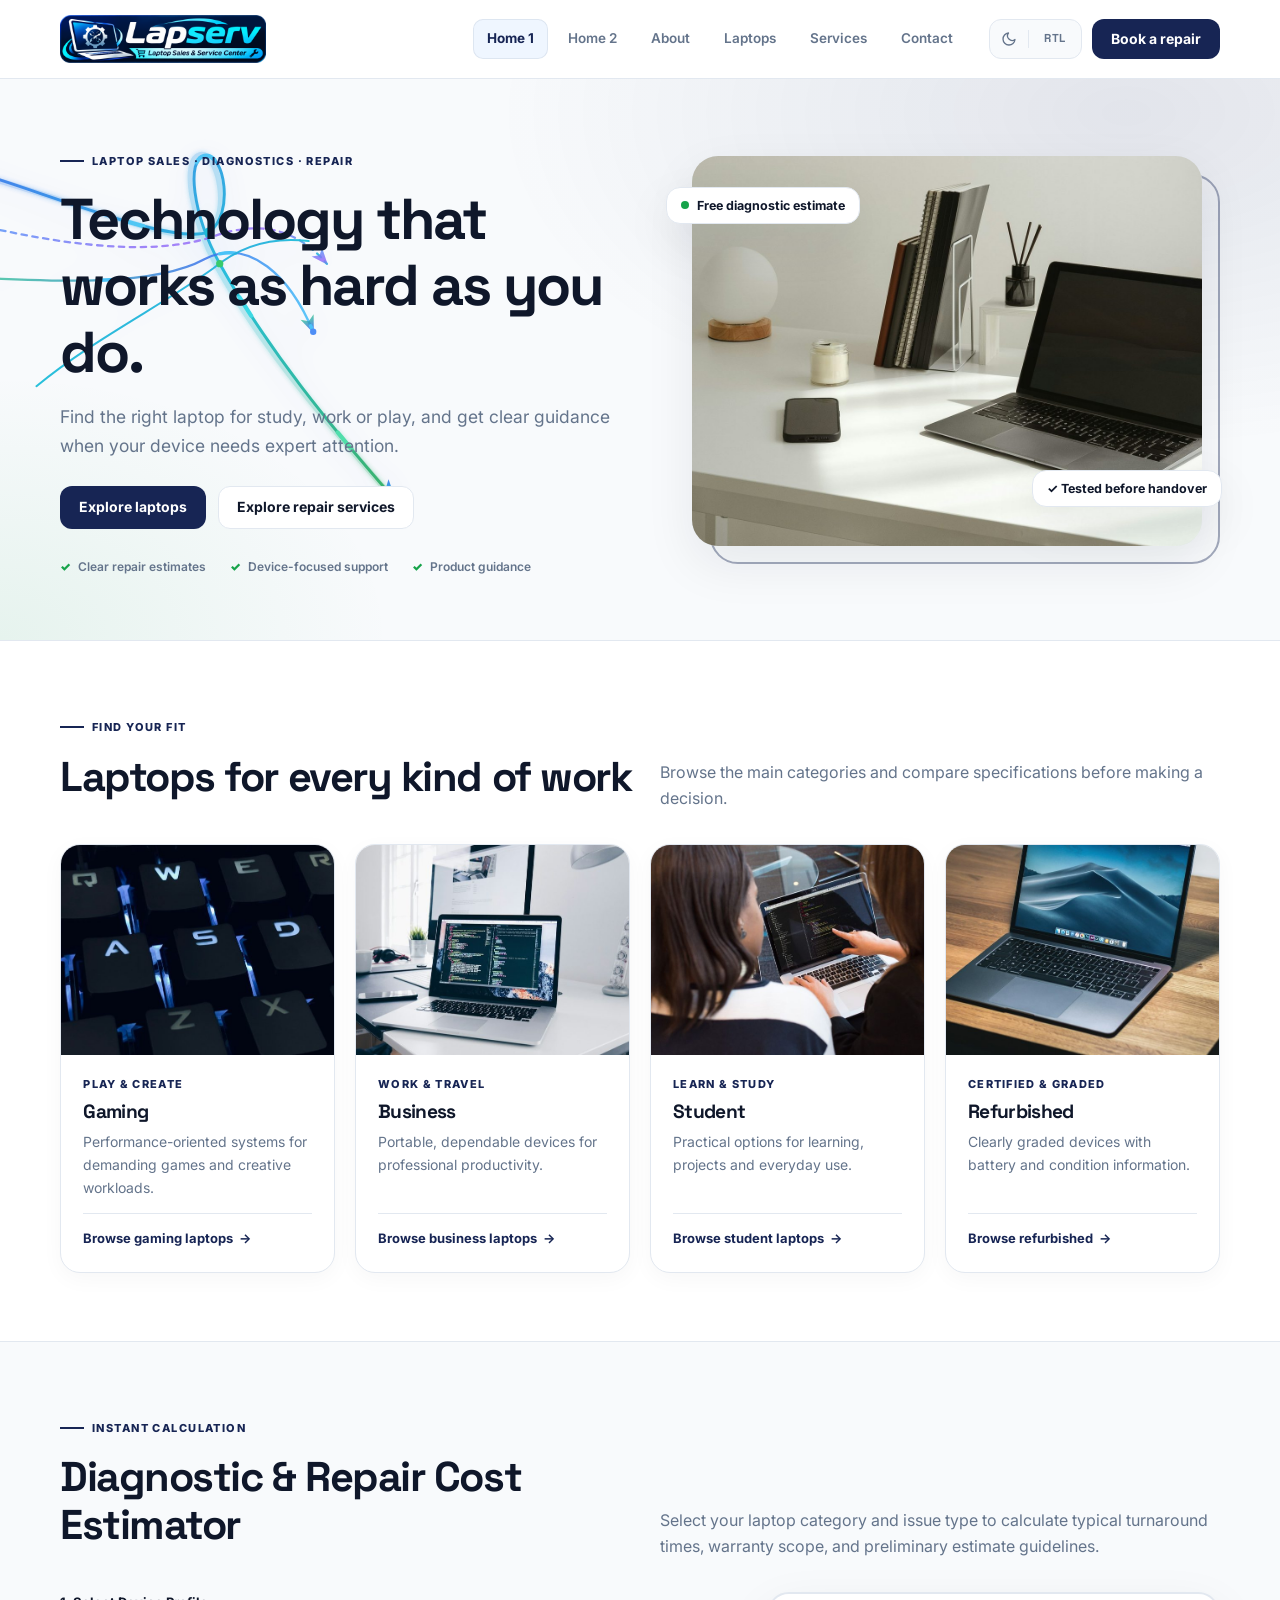
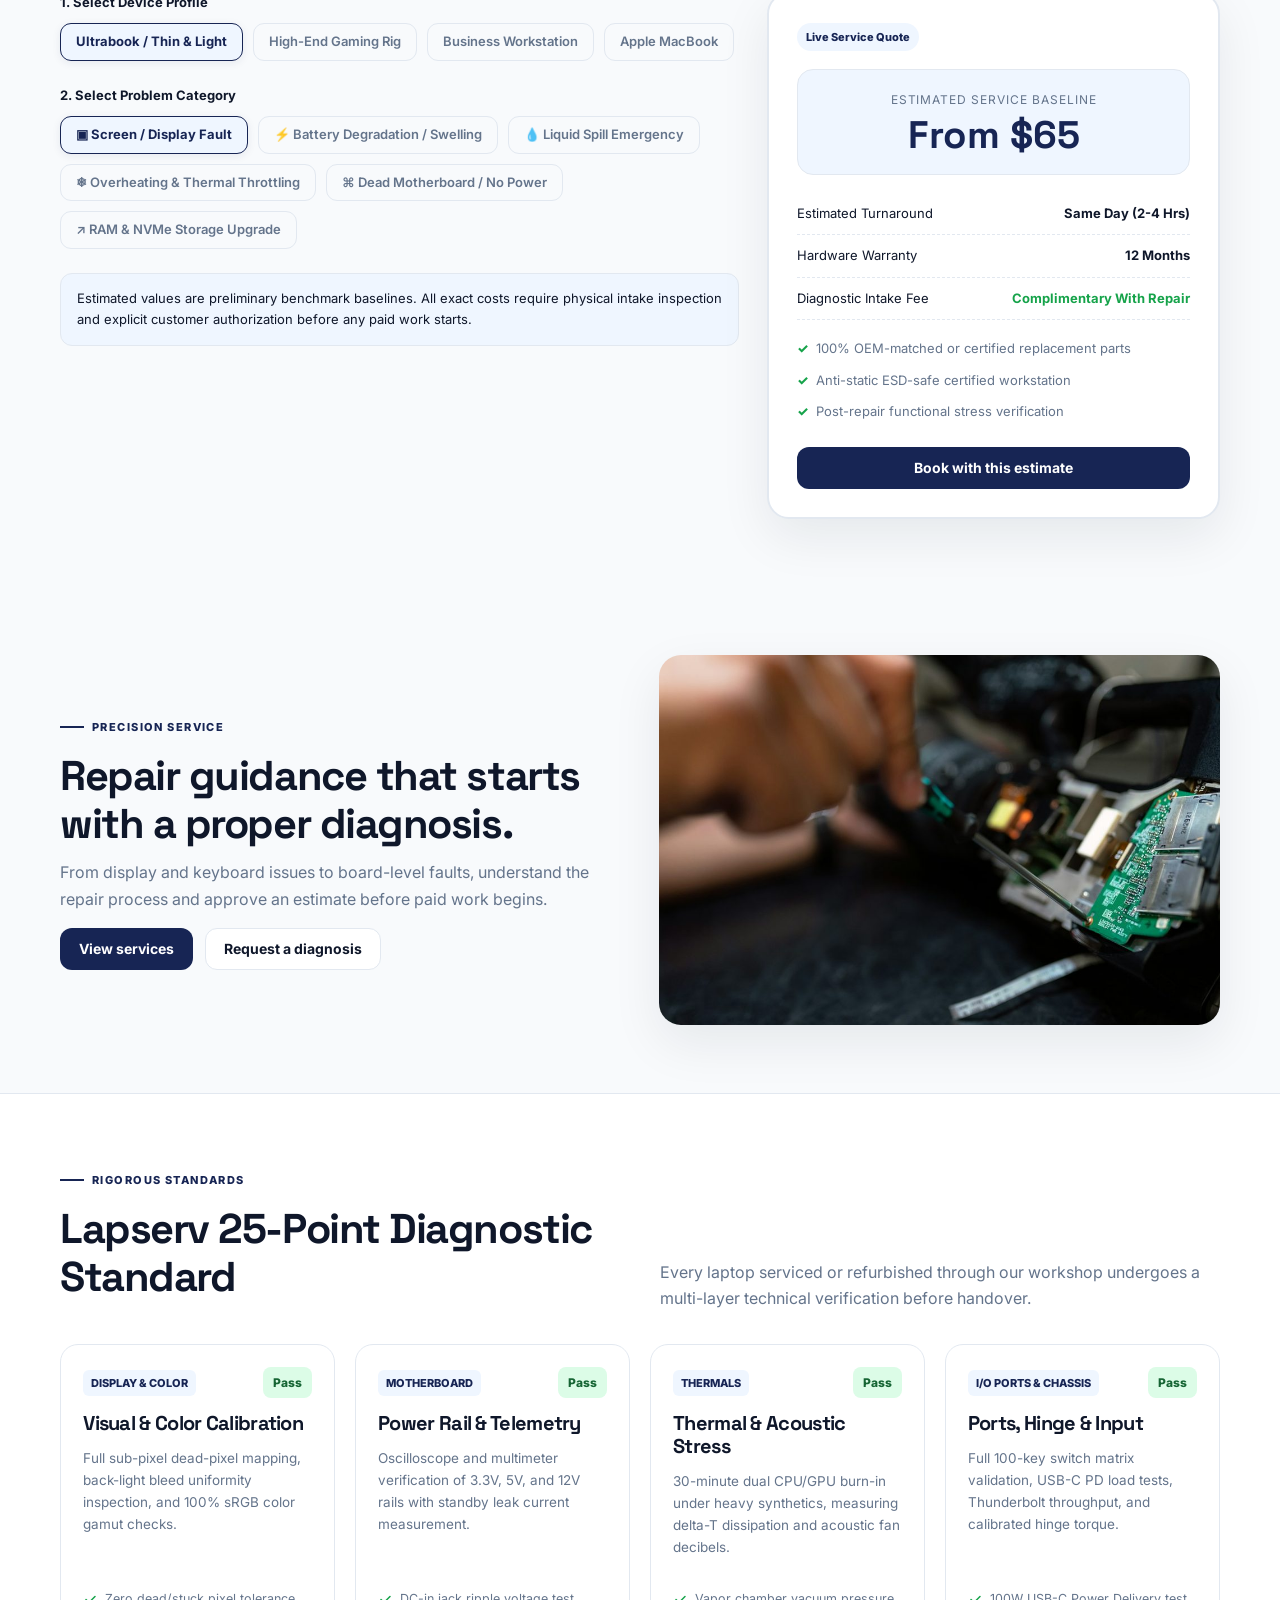
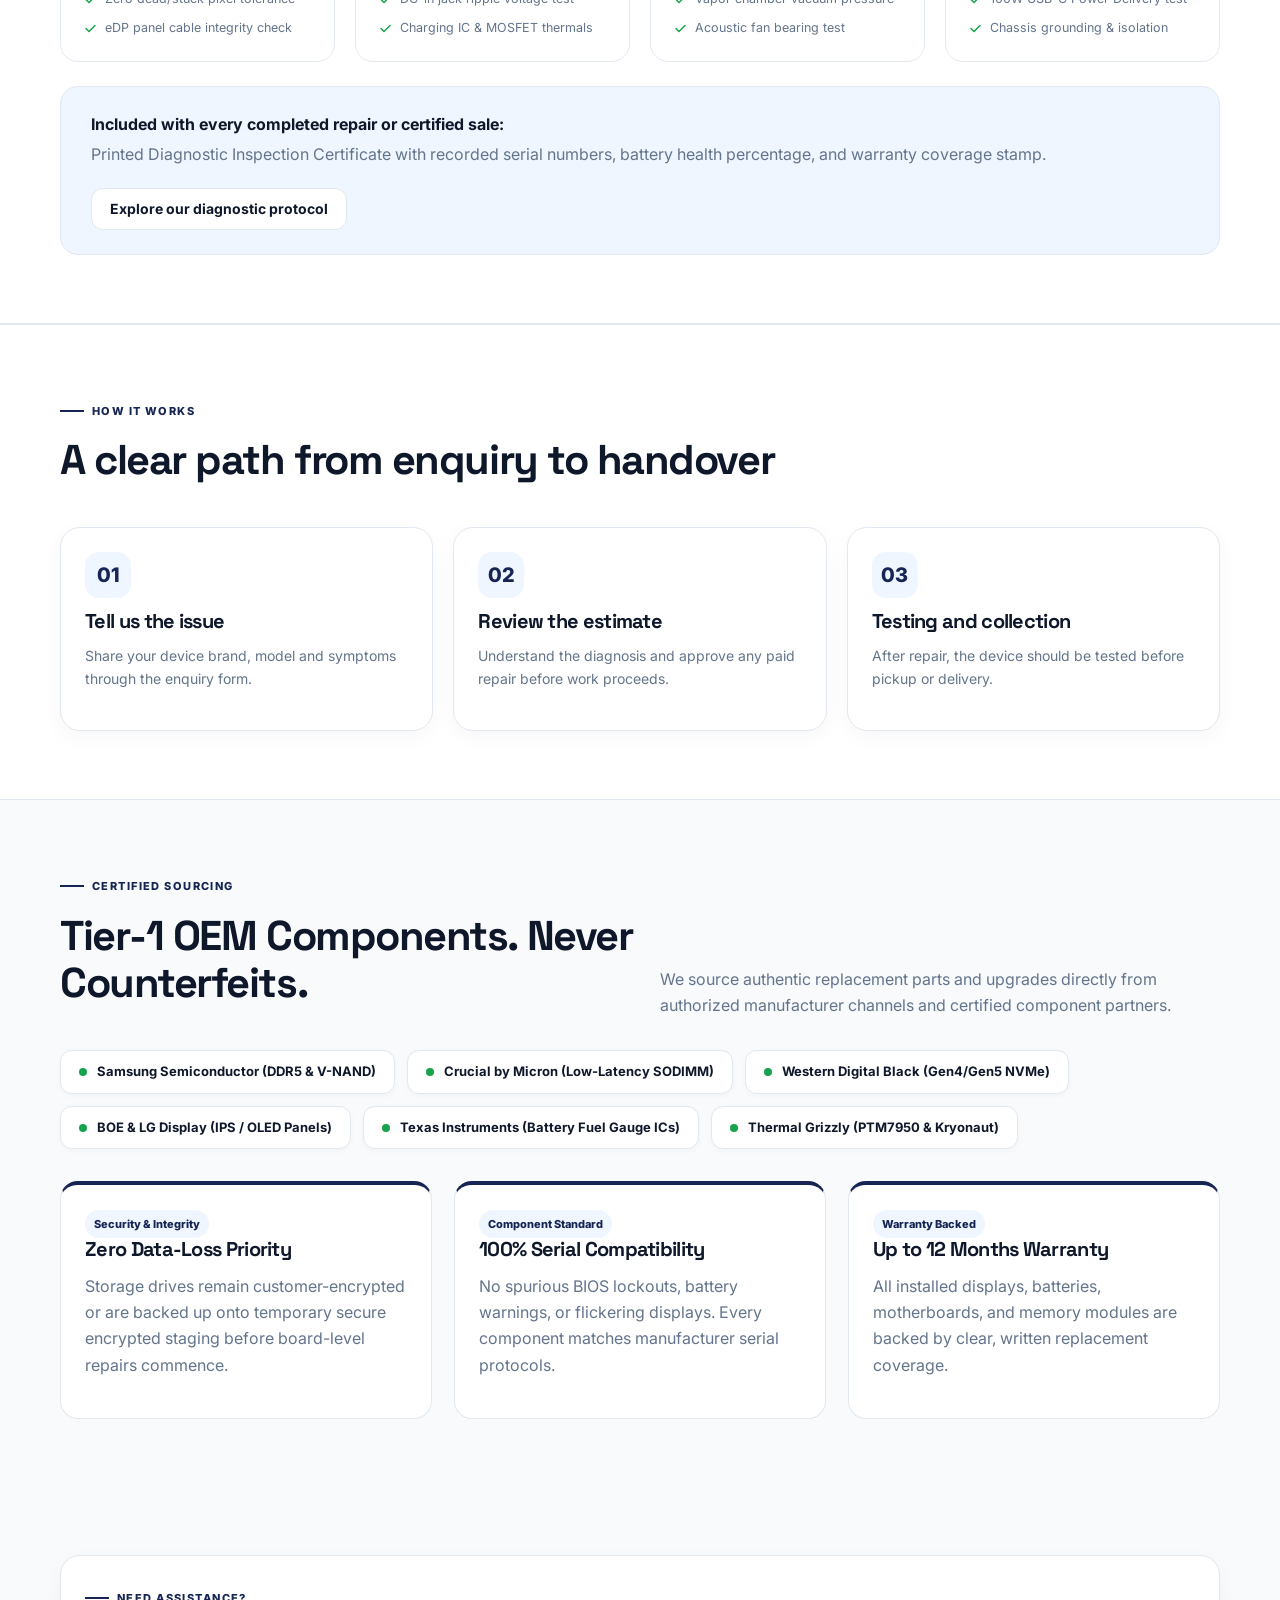
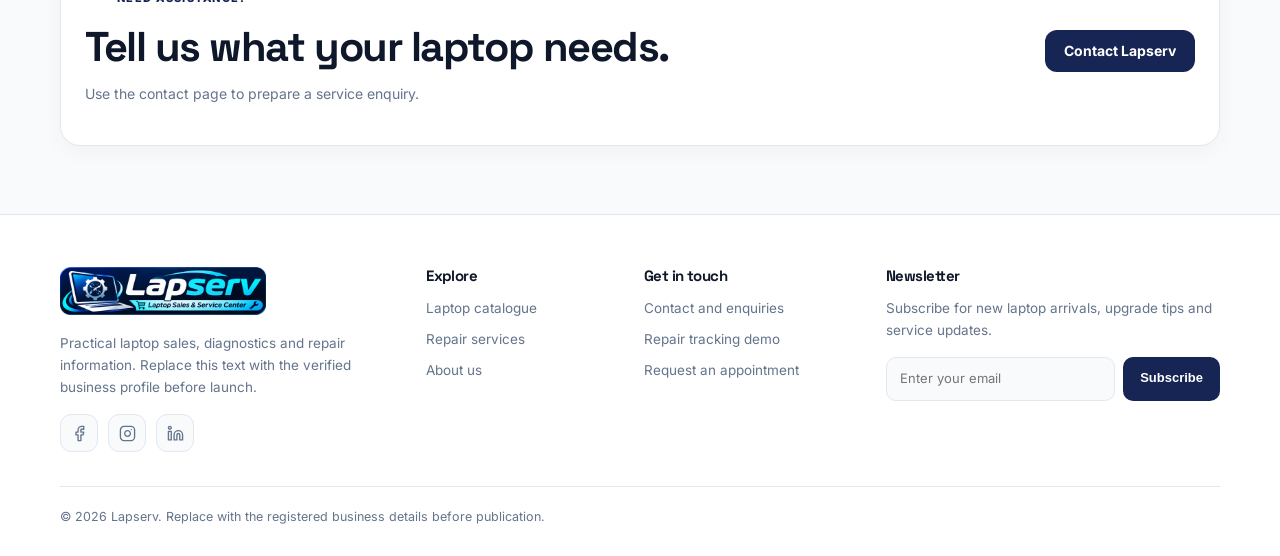
==== commit ff3e43dc: "fourthcommit" ====
--- a/index.html
+++ b/index.html
@@ -13,7 +13,62 @@
 </div></header>
 
 <main>
-<section class="hero hero-classic"><div class="container hero-grid"><div class="hero-copy"><span class="eyebrow">Laptop sales · diagnostics · repair</span><h1>Technology that works as hard as you do.</h1><p>Find the right laptop for study, work or play, and get clear guidance when your device needs expert attention.</p><div class="actions"><a class="btn btn-primary" href="laptops.html">Explore laptops</a><a class="btn btn-secondary" href="services.html">Explore repair services</a></div><div class="trust-row"><span>Clear repair estimates</span><span>Device-focused support</span><span>Product guidance</span></div></div><div class="hero-visual"><div class="hero-art"><img src="assets/images/home1-hero.jpg" alt="Laptop open on a bright, minimalist work desk" width="1200" height="900" fetchpriority="high"></div><span class="float-chip chip-a"><i class="chip-dot"></i>Free diagnostic estimate</span><span class="float-chip chip-b">&#10003; Tested before handover</span></div></div></section>
+<section class="hero hero-classic">
+<div class="flow-connections flow-left" aria-hidden="true">
+<svg class="flow-svg flow-left-svg" viewBox="0 0 540 520" fill="none" xmlns="http://www.w3.org/2000/svg">
+  <defs>
+    <linearGradient id="flowGrad1" x1="0%" y1="0%" x2="100%" y2="100%">
+      <stop offset="0%" stop-color="#2563eb" stop-opacity="0.9" />
+      <stop offset="50%" stop-color="#06b6d4" stop-opacity="0.95" />
+      <stop offset="100%" stop-color="#16a34a" stop-opacity="0.9" />
+    </linearGradient>
+    <linearGradient id="flowGrad2" x1="0%" y1="20%" x2="100%" y2="80%">
+      <stop offset="0%" stop-color="#3b82f6" stop-opacity="0.8" />
+      <stop offset="60%" stop-color="#8b5cf6" stop-opacity="0.85" />
+      <stop offset="100%" stop-color="#06b6d4" stop-opacity="0.9" />
+    </linearGradient>
+    <linearGradient id="flowGrad3" x1="0%" y1="50%" x2="100%" y2="50%">
+      <stop offset="0%" stop-color="#10b981" stop-opacity="0.75" />
+      <stop offset="70%" stop-color="#2563eb" stop-opacity="0.85" />
+      <stop offset="100%" stop-color="#38bdf8" stop-opacity="0.9" />
+    </linearGradient>
+    <linearGradient id="flowPulseGrad" x1="0%" y1="0%" x2="100%" y2="100%">
+      <stop offset="0%" stop-color="#60a5fa" />
+      <stop offset="50%" stop-color="#22d3ee" />
+      <stop offset="100%" stop-color="#4ade80" />
+    </linearGradient>
+    <filter id="flowGlow" x="-20%" y="-20%" width="140%" height="140%">
+      <feGaussianBlur stdDeviation="3" result="blur" />
+      <feComposite in="SourceGraphic" in2="blur" operator="over" />
+    </filter>
+    <marker id="arrowHead1" viewBox="0 0 12 12" refX="10" refY="6" markerWidth="9" markerHeight="9" orient="auto-start-reverse">
+      <path d="M 1 2 L 11 6 L 1 10 L 3.5 6 Z" fill="url(#flowGrad1)" />
+    </marker>
+    <marker id="arrowHead2" viewBox="0 0 12 12" refX="10" refY="6" markerWidth="9" markerHeight="9" orient="auto-start-reverse">
+      <path d="M 1 2 L 11 6 L 1 10 L 3.5 6 Z" fill="url(#flowGrad2)" />
+    </marker>
+    <marker id="arrowHead3" viewBox="0 0 12 12" refX="10" refY="6" markerWidth="9" markerHeight="9" orient="auto-start-reverse">
+      <path d="M 1 2 L 11 6 L 1 10 L 3.5 6 Z" fill="url(#flowGrad3)" />
+    </marker>
+  </defs>
+  <g opacity="0.3" filter="url(#flowGlow)">
+    <path class="flow-bg-glow" d="M -30 60 C 90 90 220 150 250 130 C 275 110 260 40 240 45 C 220 50 230 115 260 170 C 310 260 380 340 450 420" stroke="url(#flowGrad1)" stroke-width="6" stroke-linecap="round" fill="none" />
+  </g>
+  <path class="flow-path flow-main-1" d="M -20 60 C 80 90 210 145 250 130 C 278 112 268 42 245 46 C 225 50 232 110 262 165 C 315 260 385 345 455 425" stroke="url(#flowGrad1)" stroke-width="3.2" stroke-linecap="round" fill="none" marker-end="url(#arrowHead1)" />
+  <path class="flow-pulse flow-pulse-1" d="M -20 60 C 80 90 210 145 250 130 C 278 112 268 42 245 46 C 225 50 232 110 262 165 C 315 260 385 345 455 425" stroke="url(#flowPulseGrad)" stroke-width="4.5" stroke-linecap="round" stroke-dasharray="24 160" fill="none" />
+  <path class="flow-path flow-main-2" d="M -15 120 C 70 140 180 160 255 135 C 310 115 350 130 380 165" stroke="url(#flowGrad2)" stroke-width="2.5" stroke-linecap="round" stroke-dasharray="6 6" fill="none" marker-end="url(#arrowHead2)" />
+  <path class="flow-path flow-main-3" d="M -10 180 C 80 185 190 190 245 160 C 295 135 340 180 365 240" stroke="url(#flowGrad3)" stroke-width="2.6" stroke-linecap="round" fill="none" marker-end="url(#arrowHead3)" />
+  <path class="flow-pulse flow-pulse-2" d="M -10 180 C 80 185 190 190 245 160 C 295 135 340 180 365 240" stroke="#38bdf8" stroke-width="3.8" stroke-linecap="round" stroke-dasharray="18 120" fill="none" />
+  <path class="flow-path flow-main-4" d="M 60 300 C 120 250 200 210 255 170 C 285 145 320 135 360 140" stroke="url(#flowGrad1)" stroke-width="2.2" stroke-linecap="round" fill="none" />
+  <g class="flow-nodes">
+    <circle cx="250" cy="130" r="5" fill="#06b6d4" class="flow-node node-pulse" />
+    <circle cx="262" cy="165" r="4" fill="#22c55e" class="flow-node node-pulse" style="animation-delay: -1.2s;" />
+    <circle cx="365" cy="240" r="3.5" fill="#3b82f6" class="flow-node" />
+    <circle cx="455" cy="425" r="3" fill="#16a34a" class="flow-node" />
+  </g>
+</svg>
+</div>
+<div class="container hero-grid"><div class="hero-copy"><span class="eyebrow">Laptop sales · diagnostics · repair</span><h1>Technology that works as hard as you do.</h1><p>Find the right laptop for study, work or play, and get clear guidance when your device needs expert attention.</p><div class="actions"><a class="btn btn-primary" href="laptops.html">Explore laptops</a><a class="btn btn-secondary" href="services.html">Explore repair services</a></div><div class="trust-row"><span>Clear repair estimates</span><span>Device-focused support</span><span>Product guidance</span></div></div><div class="hero-visual"><div class="hero-art"><img src="assets/images/home1-hero.jpg" alt="Laptop open on a bright, minimalist work desk" width="1200" height="900" fetchpriority="high"></div><span class="float-chip chip-a"><i class="chip-dot"></i>Free diagnostic estimate</span><span class="float-chip chip-b">&#10003; Tested before handover</span></div></div></section>
 <section class="section alt"><div class="container"><div class="section-head"><div><span class="eyebrow">Find your fit</span><h2>Laptops for every kind of work</h2></div><p>Browse the main categories and compare specifications before making a decision.</p></div><div class="grid grid-4">
 <article class="card media-card"><div class="media"><img src="assets/images/cat-gaming.jpg" alt="Backlit gaming laptop keyboard glowing in the dark" loading="lazy" width="800" height="500"></div><div class="card-body"><span class="card-eyebrow">Play &amp; create</span><h3>Gaming</h3><p class="card-sub">Performance-oriented systems for demanding games and creative workloads.</p><div class="card-links"><a class="link-arrow" href="laptops.html">Browse gaming laptops</a></div></div></article>
 <article class="card media-card"><div class="media"><img src="assets/images/cat-business.jpg" alt="Business laptop on a tidy desk beside a monitor" loading="lazy" width="800" height="500"></div><div class="card-body"><span class="card-eyebrow">Work &amp; travel</span><h3>Business</h3><p class="card-sub">Portable, dependable devices for professional productivity.</p><div class="card-links"><a class="link-arrow" href="laptops.html">Browse business laptops</a></div></div></article>
--- a/assets/css/style.css
+++ b/assets/css/style.css
@@ -56,7 +56,7 @@
 
 /* Hero (home pages and inner pages share one split layout) */
 .hero{padding:clamp(44px,5.5vw,64px) 0}
-.hero-grid{display:grid;grid-template-columns:1.05fr .95fr;gap:48px;align-items:center}
+.hero-grid{display:grid;grid-template-columns:1.05fr .95fr;gap:48px;align-items:center;position:relative;z-index:2}
 .hero-grid>*{min-width:0}
 .hero-copy{min-width:0}
 .hero-copy p{font-size:17.5px;max-width:590px;margin:18px 0 26px}
@@ -311,6 +311,64 @@
 @keyframes archRise{from{opacity:0;transform:translateY(50px) scale(.96)}to{opacity:1;transform:none}}
 @keyframes ringIn{from{opacity:0;transform:scale(.7) rotate(-40deg)}to{opacity:1;transform:none}}
 
+/* Animated Connection Curves & Passing Arrows (Home 1 & Home 2) */
+.flow-connections{position:absolute;pointer-events:none;z-index:1;overflow:visible;user-select:none}
+.flow-connections.flow-left{top:clamp(8px,3vw,35px);inset-inline-start:-18px;width:min(490px,50vw);height:auto;max-height:510px;opacity:.9}
+.flow-connections.flow-right{top:clamp(12px,4vw,45px);inset-inline-end:-18px;width:min(510px,52vw);height:auto;max-height:520px;opacity:.94}
+.flow-connections.flow-home2-center{position:absolute;left:52%;top:50%;transform:translate(-50%,-50%);width:clamp(340px,36vw,490px);height:clamp(320px,34vw,460px);z-index:1;pointer-events:none;opacity:.96}
+[dir="rtl"] .flow-connections.flow-left{inset-inline-start:auto;inset-inline-end:-18px;transform:scaleX(-1)}
+[dir="rtl"] .flow-connections.flow-right{inset-inline-end:auto;inset-inline-start:-18px;transform:scaleX(-1)}
+[dir="rtl"] .flow-connections.flow-home2-center{left:auto;right:52%;transform:translate(50%,-50%) scaleX(-1)}
+
+.flow-svg{width:100%;height:auto;display:block;overflow:visible;filter:drop-shadow(0 4px 18px rgba(37,99,235,.15))}
+[data-theme="dark"] .flow-svg{filter:drop-shadow(0 6px 24px rgba(56,189,248,.32))}
+.hero-cinema .flow-svg{filter:drop-shadow(0 8px 30px rgba(124,58,237,.38))}
+.flow-left-svg,.flow-right-svg,.flow-home2-svg{display:block}
+.flow-bg-glow{pointer-events:none}
+.flow-path,.flow-main-1,.flow-main-2,.flow-main-3,.flow-main-4{transition:stroke .3s ease;stroke-linecap:round;stroke-linejoin:round}
+.flow-pulse{pointer-events:none}
+.flow-nodes{pointer-events:none}
+
+@keyframes flowFloatL{
+  0%{transform:translate(0,0) rotate(0deg)}
+  50%{transform:translate(8px,-10px) rotate(1.2deg)}
+  100%{transform:translate(-5px,8px) rotate(-.8deg)}
+}
+@keyframes flowFloatR{
+  0%{transform:translate(0,0) rotate(0deg)}
+  50%{transform:translate(-8px,-12px) rotate(-1.2deg)}
+  100%{transform:translate(6px,10px) rotate(1deg)}
+}
+@keyframes flowFloatCenter{
+  0%{transform:translate(-50%,-50%) scale(1)}
+  50%{transform:translate(-48%,-52%) scale(1.03)}
+  100%{transform:translate(-52%,-48%) scale(.98)}
+}
+.flow-left .flow-svg{animation:flowFloatL 11s ease-in-out infinite}
+.flow-right .flow-svg{animation:flowFloatR 12s ease-in-out infinite}
+.flow-home2-center .flow-svg{animation:flowFloatCenter 9s ease-in-out infinite}
+
+/* Traveling energetic signal / connection pulses */
+@keyframes pulseStreamL{
+  0%{stroke-dashoffset:360}
+  100%{stroke-dashoffset:0}
+}
+@keyframes pulseStreamR{
+  0%{stroke-dashoffset:400}
+  100%{stroke-dashoffset:0}
+}
+.flow-pulse-1{animation:pulseStreamL 4.5s linear infinite}
+.flow-pulse-2{animation:pulseStreamL 3.2s -1.4s linear infinite}
+.flow-pulse-r1{animation:pulseStreamR 4.8s linear infinite}
+.flow-pulse-r2{animation:pulseStreamR 3.5s -1.2s linear infinite}
+
+/* Intersecting connection junction nodes */
+@keyframes nodePulseAnim{
+  0%,100%{transform:scale(1);opacity:.75}
+  50%{transform:scale(1.45);opacity:1;filter:drop-shadow(0 0 6px currentColor)}
+}
+.flow-node.node-pulse{transform-box:fill-box;transform-origin:center;animation:nodePulseAnim 2.8s ease-in-out infinite}
+
 .float-chip{position:absolute;z-index:3;display:inline-flex;align-items:center;gap:8px;background:var(--surface);color:var(--text);border:1px solid var(--border);box-shadow:var(--shadow);padding:10px 14px;border-radius:14px;font-size:12.5px;font-weight:700;line-height:1.2;white-space:nowrap}
 .chip-dot{width:8px;height:8px;border-radius:50%;background:#16a34a;flex-shrink:0;animation:pulseDot 2s infinite}
 
@@ -329,47 +387,47 @@
 .hero-classic .hero-visual .hero-art{animation:fadeUp .9s .15s both}
 
 /* 2. HOME 2 - cinematic dark hero with Ken Burns, orbs, rotating word, glass metrics, marquee */
-.hero-cinema{position:relative;isolation:isolate;overflow:hidden;color:#e8eefc;background:#05070d;min-height:clamp(540px,calc(100svh - 78px),760px);display:flex;flex-direction:column}
+.hero-cinema{position:relative;isolation:isolate;overflow:hidden;color:#e8eefc;background:#05070d;height:calc(100svh - 78px);min-height:560px;max-height:860px;display:flex;flex-direction:column;justify-content:space-between;box-sizing:border-box}
 .hc-bg{position:absolute;inset:0;z-index:-4;overflow:hidden}
 .hc-bg img{width:100%;height:100%;object-fit:cover;object-position:center;animation:kenburns 26s ease-in-out infinite alternate}
-.hc-overlay{position:absolute;inset:0;z-index:-3;background:linear-gradient(90deg,rgba(5,7,13,.95) 0%,rgba(5,7,13,.8) 42%,rgba(5,7,13,.4) 100%),linear-gradient(0deg,#05070d 0%,transparent 38%)}
+.hc-overlay{position:absolute;inset:0;z-index:-3;background:linear-gradient(90deg,rgba(5,7,13,.95) 0%,rgba(5,7,13,.82) 42%,rgba(5,7,13,.42) 100%),linear-gradient(0deg,#05070d 0%,transparent 36%)}
 .hc-gridlines{position:absolute;inset:0;z-index:-2;background-image:linear-gradient(rgba(255,255,255,.05) 1px,transparent 1px),linear-gradient(90deg,rgba(255,255,255,.05) 1px,transparent 1px);background-size:56px 56px;-webkit-mask-image:radial-gradient(ellipse at 30% 40%,#000 0%,transparent 72%);mask-image:radial-gradient(ellipse at 30% 40%,#000 0%,transparent 72%)}
 .hc-orb{position:absolute;z-index:-2;border-radius:50%;filter:blur(70px);opacity:.5;animation:orb 14s ease-in-out infinite;pointer-events:none}
 .hc-orb-1{width:min(420px,70vw);aspect-ratio:1;background:#2563eb;top:-120px;inset-inline-start:-80px}
 .hc-orb-2{width:min(360px,60vw);aspect-ratio:1;background:#7c3aed;bottom:-100px;inset-inline-end:8%;animation-delay:-6s}
-.hc-inner{flex:1;display:grid;grid-template-columns:1.1fr .9fr;gap:40px;align-items:center;padding-block:clamp(40px,5vw,64px) clamp(32px,4vw,48px)}
+.hc-inner{flex:1;display:grid;grid-template-columns:1.15fr .85fr;gap:36px;align-items:center;padding-block:clamp(14px,2.2vh,28px);position:relative;z-index:2;width:min(1160px,calc(100% - 40px));margin:auto}
 .hc-inner>*{min-width:0}
 .hc-copy>*{animation:fadeUp .8s both}
 .hc-copy>:nth-child(2){animation-delay:.1s}
 .hc-copy>:nth-child(3){animation-delay:.2s}
 .hc-copy>:nth-child(4){animation-delay:.3s}
 .hc-copy>:nth-child(5){animation-delay:.4s}
-.hc-badge{display:inline-flex;gap:10px;align-items:center;padding:7px 14px;border:1px solid rgba(255,255,255,.18);border-radius:999px;background:rgba(255,255,255,.07);-webkit-backdrop-filter:blur(8px);backdrop-filter:blur(8px);font-size:12px;font-weight:700;letter-spacing:.08em;text-transform:uppercase;color:#cfe0ff}
-.hc-badge i{width:8px;height:8px;border-radius:50%;background:#22c55e;animation:pulseDot 2s infinite}
-.hero-cinema h1{color:#fff;font-size:clamp(2rem,4.4vw,3.8rem);margin:18px 0 0;line-height:1.1}
+.hc-badge{display:inline-flex;gap:8px;align-items:center;padding:6px 13px;border:1px solid rgba(255,255,255,.18);border-radius:999px;background:rgba(255,255,255,.07);-webkit-backdrop-filter:blur(8px);backdrop-filter:blur(8px);font-size:11.5px;font-weight:700;letter-spacing:.08em;text-transform:uppercase;color:#cfe0ff;margin-bottom:4px}
+.hc-badge i{width:7px;height:7px;border-radius:50%;background:#22c55e;animation:pulseDot 2s infinite}
+.hero-cinema h1{color:#fff;font-size:clamp(1.85rem,3.3vw,3.1rem);margin:8px 0 0;line-height:1.12}
 .hc-line{display:block}
 .rotator{display:grid;overflow:hidden;height:1.3em;padding-bottom:.1em}
 .rotator span{grid-area:1/1;opacity:0;transform:translateY(100%);animation:rot 9s infinite;background:linear-gradient(90deg,#60a5fa,#a78bfa,#22d3ee);-webkit-background-clip:text;background-clip:text;color:transparent;width:max-content;max-width:100%}
 .rotator span:nth-child(2){animation-delay:3s}
 .rotator span:nth-child(3){animation-delay:6s}
-.hc-copy p{color:#b6c3dd;font-size:clamp(.98rem,1.5vw,1.1rem);max-width:560px;margin:18px 0 26px}
+.hc-copy p{color:#b6c3dd;font-size:clamp(.92rem,1.1vw,1.05rem);max-width:530px;margin:12px 0 20px;line-height:1.5}
 .hero-cinema .btn-primary{background:linear-gradient(135deg,#2563eb,#7c3aed);box-shadow:0 10px 30px rgba(79,70,229,.45)}
 .hero-cinema .btn-primary:hover{filter:brightness(1.12)}
 .hero-cinema .btn-ghost{border-color:rgba(255,255,255,.28);color:#fff;background:rgba(255,255,255,.06);-webkit-backdrop-filter:blur(6px);backdrop-filter:blur(6px)}
 .hero-cinema .btn-ghost:hover{background:rgba(255,255,255,.14)}
-.hero-cinema .trust-row{color:#9fb0cf}
-.hc-cards{display:grid;gap:14px;justify-items:end;transform:translate3d(calc(var(--px,0) * -14px),calc(var(--py,0) * -10px),0);transition:transform .25s ease-out}
-.hc-card{width:min(340px,100%);padding:16px 20px;border-radius:20px;background:linear-gradient(135deg,rgba(255,255,255,.14),rgba(255,255,255,.05));border:1px solid rgba(255,255,255,.2);-webkit-backdrop-filter:blur(14px);backdrop-filter:blur(14px);box-shadow:0 20px 50px rgba(0,0,0,.4);display:grid;grid-template-columns:auto 1fr;gap:2px 16px;align-items:center;animation:cardIn .9s calc(.35s + var(--i,0) * .15s) both,floatY 7s calc(1.4s + var(--i,0) * -2.3s) ease-in-out infinite}
+.hero-cinema .trust-row{color:#9fb0cf;margin-top:16px;font-size:11.5px}
+.hc-cards{display:grid;gap:11px;justify-items:end;transform:translate3d(calc(var(--px,0) * -14px),calc(var(--py,0) * -10px),0);transition:transform .25s ease-out}
+.hc-card{width:min(330px,100%);padding:13px 18px;border-radius:18px;background:linear-gradient(135deg,rgba(255,255,255,.14),rgba(255,255,255,.05));border:1px solid rgba(255,255,255,.2);-webkit-backdrop-filter:blur(14px);backdrop-filter:blur(14px);box-shadow:0 16px 40px rgba(0,0,0,.35);display:grid;grid-template-columns:auto 1fr;gap:2px 14px;align-items:center;animation:cardIn .9s calc(.35s + var(--i,0) * .15s) both,floatY 7s calc(1.4s + var(--i,0) * -2.3s) ease-in-out infinite}
 .hc-card:nth-child(1){--i:0}
-.hc-card:nth-child(2){--i:1;margin-inline-end:32px}
+.hc-card:nth-child(2){--i:1;margin-inline-end:26px}
 .hc-card:nth-child(3){--i:2}
-.hc-card .ic{grid-row:span 2;width:48px;height:48px;border-radius:14px;display:grid;place-items:center;font-size:21px;background:rgba(96,165,250,.2);color:#bfdbfe}
-.hc-card strong{font:800 1.8rem "Space Grotesk",sans-serif;color:#fff;line-height:1.05}
-.hc-card small{color:#9fb0cf;font-size:12px;line-height:1.35}
-.hc-marquee{border-top:1px solid rgba(255,255,255,.1);background:rgba(5,7,13,.6);-webkit-backdrop-filter:blur(8px);backdrop-filter:blur(8px);overflow:hidden;direction:ltr;padding:13px 0}
+.hc-card .ic{grid-row:span 2;width:44px;height:44px;border-radius:13px;display:grid;place-items:center;font-size:20px;background:rgba(96,165,250,.2);color:#bfdbfe}
+.hc-card strong{font:800 1.65rem "Space Grotesk",sans-serif;color:#fff;line-height:1.05}
+.hc-card small{color:#9fb0cf;font-size:11.5px;line-height:1.35}
+.hc-marquee{border-top:1px solid rgba(255,255,255,.1);background:rgba(5,7,13,.75);-webkit-backdrop-filter:blur(8px);backdrop-filter:blur(8px);overflow:hidden;direction:ltr;padding:10px 0;flex-shrink:0}
 .hc-track{display:flex;width:max-content;animation:marq 40s linear infinite}
 .hc-marquee:hover .hc-track{animation-play-state:paused}
-.hc-track span{display:inline-flex;align-items:center;gap:22px;padding-inline-end:22px;font:600 12px "Space Grotesk",sans-serif;letter-spacing:.16em;text-transform:uppercase;color:#9fb0cf;white-space:nowrap}
+.hc-track span{display:inline-flex;align-items:center;gap:22px;padding-inline-end:22px;font:600 11.5px "Space Grotesk",sans-serif;letter-spacing:.16em;text-transform:uppercase;color:#9fb0cf;white-space:nowrap}
 .hc-track span:after{content:"✦";color:#60a5fa}
 
 /* Scroll-reveal system (used on Home 2) */
@@ -498,6 +556,8 @@
   .hc-inner{gap:32px}
   .hd-copy{max-width:min(520px,56%)}
   .hd-steps{grid-template-columns:repeat(2,1fr);max-width:480px}
+  .flow-connections.flow-left{width:min(420px,46vw);inset-inline-start:-12px}
+  .flow-connections.flow-right{width:min(440px,48vw);inset-inline-end:-12px}
 }
 @media(max-width:1040px){
   .nav{gap:10px}
@@ -514,11 +574,12 @@
 @media(max-width:960px){
   .grid-3,.sla-matrix-grid,.oem-shield-grid,.tradein-steps-grid{--cols:2}
   .footer-grid{grid-template-columns:1fr 1fr;gap:28px}
-  .hc-inner{grid-template-columns:1fr;padding-block:48px 36px;gap:28px}
+  .hero-cinema{height:auto;min-height:0;max-height:none}
+  .hc-inner{grid-template-columns:1fr;padding-block:44px 32px;gap:26px}
   .hc-cards{grid-template-columns:repeat(3,1fr);justify-items:stretch;transform:none}
   .hc-card,.hc-card:nth-child(2){width:auto;margin:0;grid-template-columns:1fr;gap:8px;padding:16px}
   .hc-card .ic{grid-row:auto;width:42px;height:42px;font-size:18px}
-  .hero-cinema{min-height:0}
+  .flow-connections.flow-home2-center{position:relative;left:auto;top:auto;transform:none;width:min(340px,70vw);height:240px;margin:0 auto 14px}
 }
 @media(max-width:900px){
   .hero{padding:40px 0 44px}
@@ -557,6 +618,8 @@
   .hd-image:after{display:none}
   .hct-visual{width:min(100%,310px)}
   .hero-classic .hero-visual{margin-inline:0 12px}
+  .flow-connections.flow-left{width:min(350px,50vw);top:5px;opacity:.75}
+  .flow-connections.flow-right{width:min(380px,52vw);top:15px;opacity:.8}
 }
 
 /* Mobile View (<= 768px): Strict 1fr single-column layout across all grids & sections */
@@ -582,6 +645,9 @@
   .hs-chip.c1{inset-inline-start:8px}
   .hs-chip.c2{inset-inline-end:8px}
   .hs-chip.c3{inset-inline-start:8px}
+  .flow-connections.flow-left{width:min(310px,65vw);opacity:.65}
+  .flow-connections.flow-right{width:min(330px,68vw);opacity:.7}
+  .flow-connections.flow-home2-center{width:min(310px,75vw);height:220px;opacity:.8}
 }
 
 @media(max-width:600px){
@@ -595,6 +661,9 @@
   .hct-chip.c1{inset-inline-start:0}
   .he-banner,.he-banner img{border-radius:20px}
   .hc-track span{font-size:11.5px}
+  .flow-connections.flow-left{width:250px;opacity:.55;inset-inline-start:-10px}
+  .flow-connections.flow-right{width:260px;opacity:.6;inset-inline-end:-10px}
+  .flow-connections.flow-home2-center{width:260px;height:190px;opacity:.7}
 }
 @media(max-width:560px){
   .nav-actions .btn{display:none}
@@ -626,6 +695,9 @@
   .hero-classic .hero-visual:before{inset-block:12px -12px;inset-inline:12px -12px;border-radius:24px}
   .hero-classic .hero-visual{margin-block-end:12px;margin-inline-end:12px}
   .float-chip{font-size:11.5px;padding:8px 11px;white-space:normal;max-width:72%}
+  .flow-connections.flow-left{width:205px;opacity:.45}
+  .flow-connections.flow-right{width:215px;opacity:.5}
+  .flow-connections.flow-home2-center{width:220px;height:165px;opacity:.6}
   .hs-visual{width:min(100%,280px)}
   .hs-arch{height:clamp(215px,64vw,270px)}
   .hs-chip.c1,.hs-chip.c2,.hs-chip.c3{inset-inline-start:auto;inset-inline-end:auto}
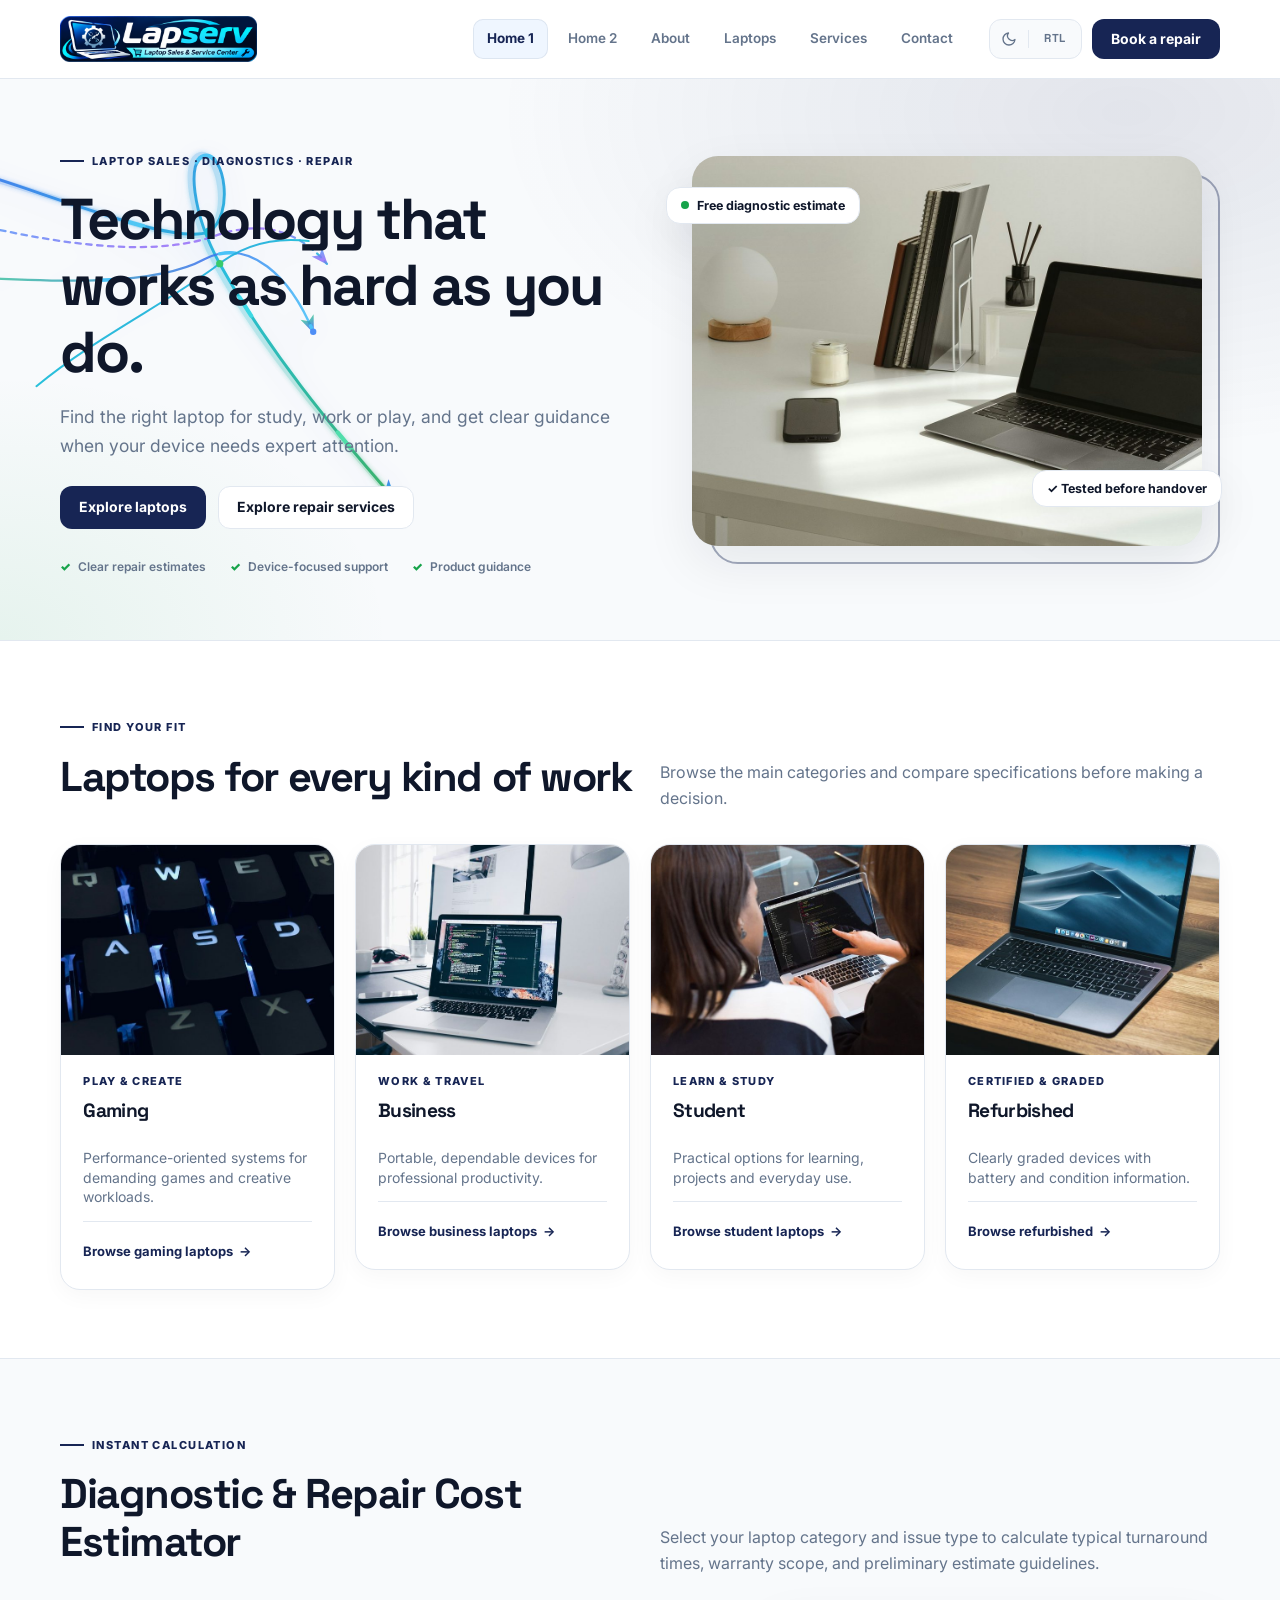
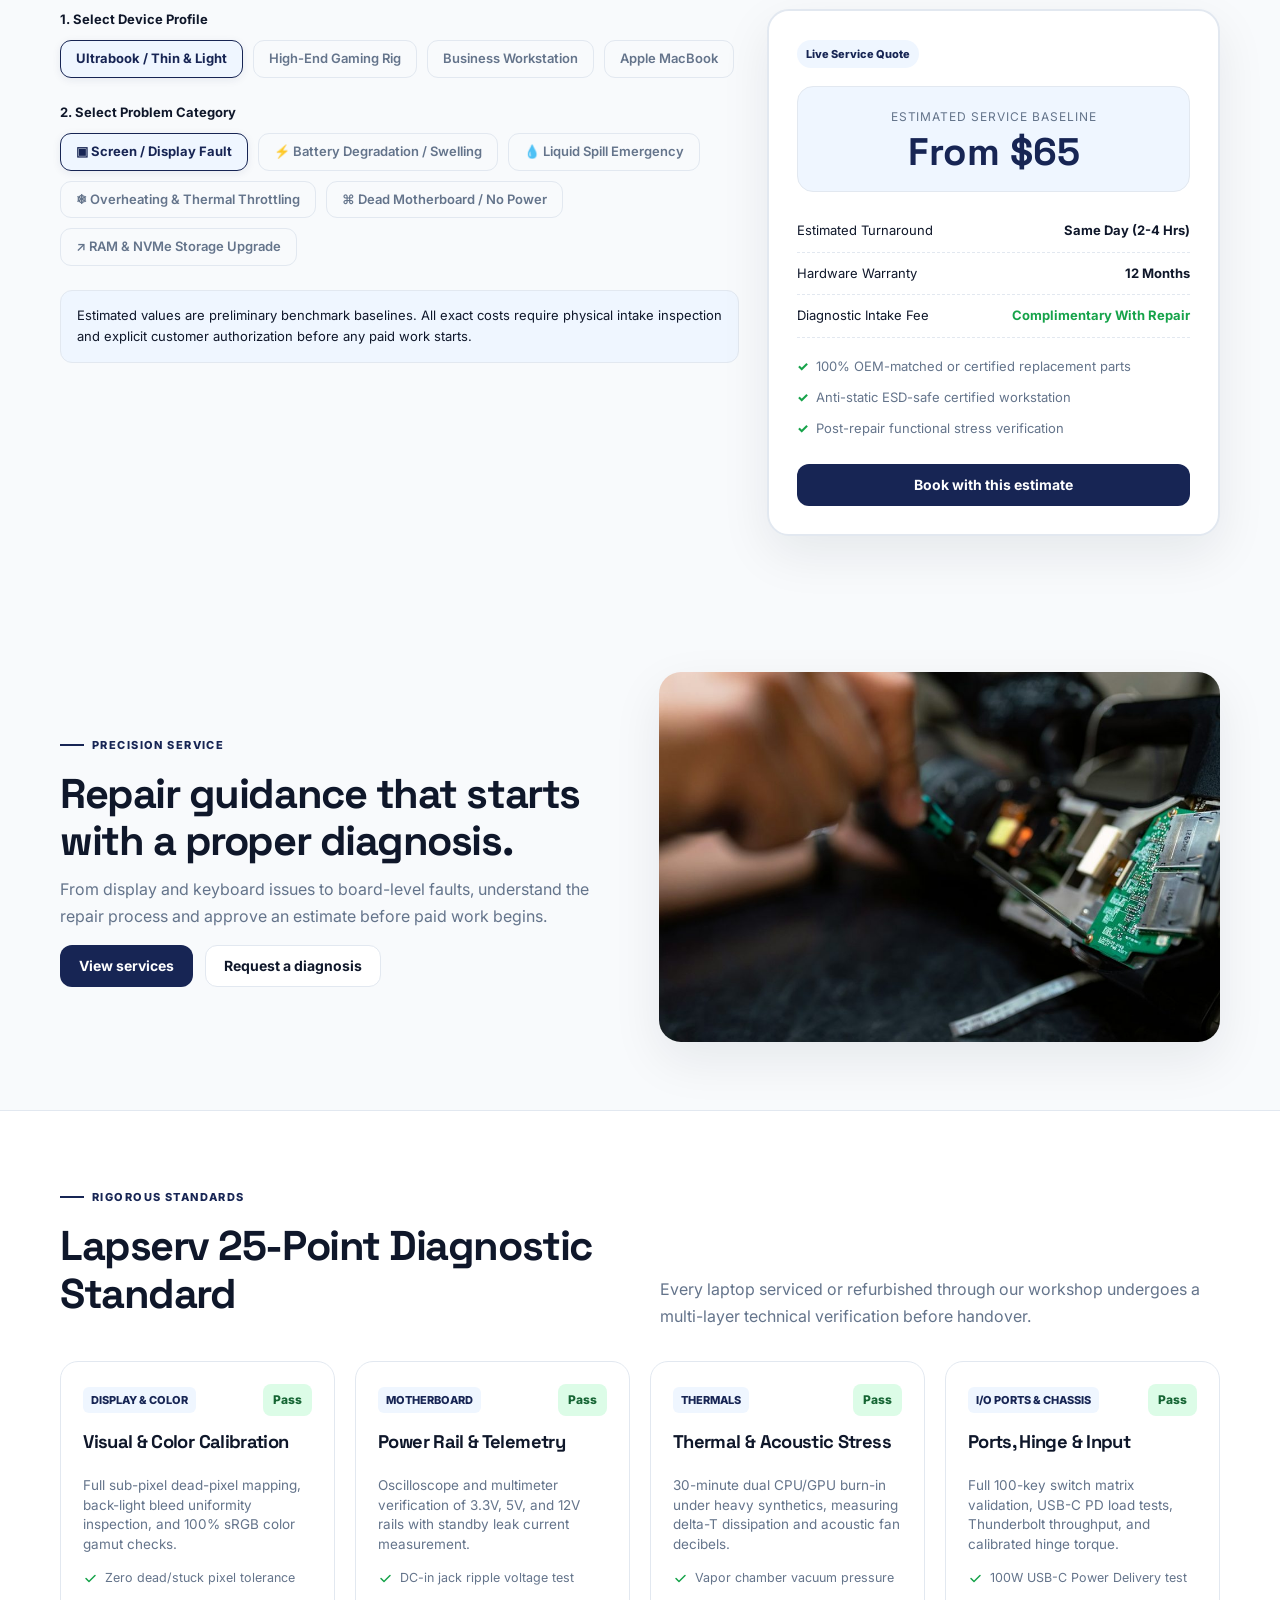
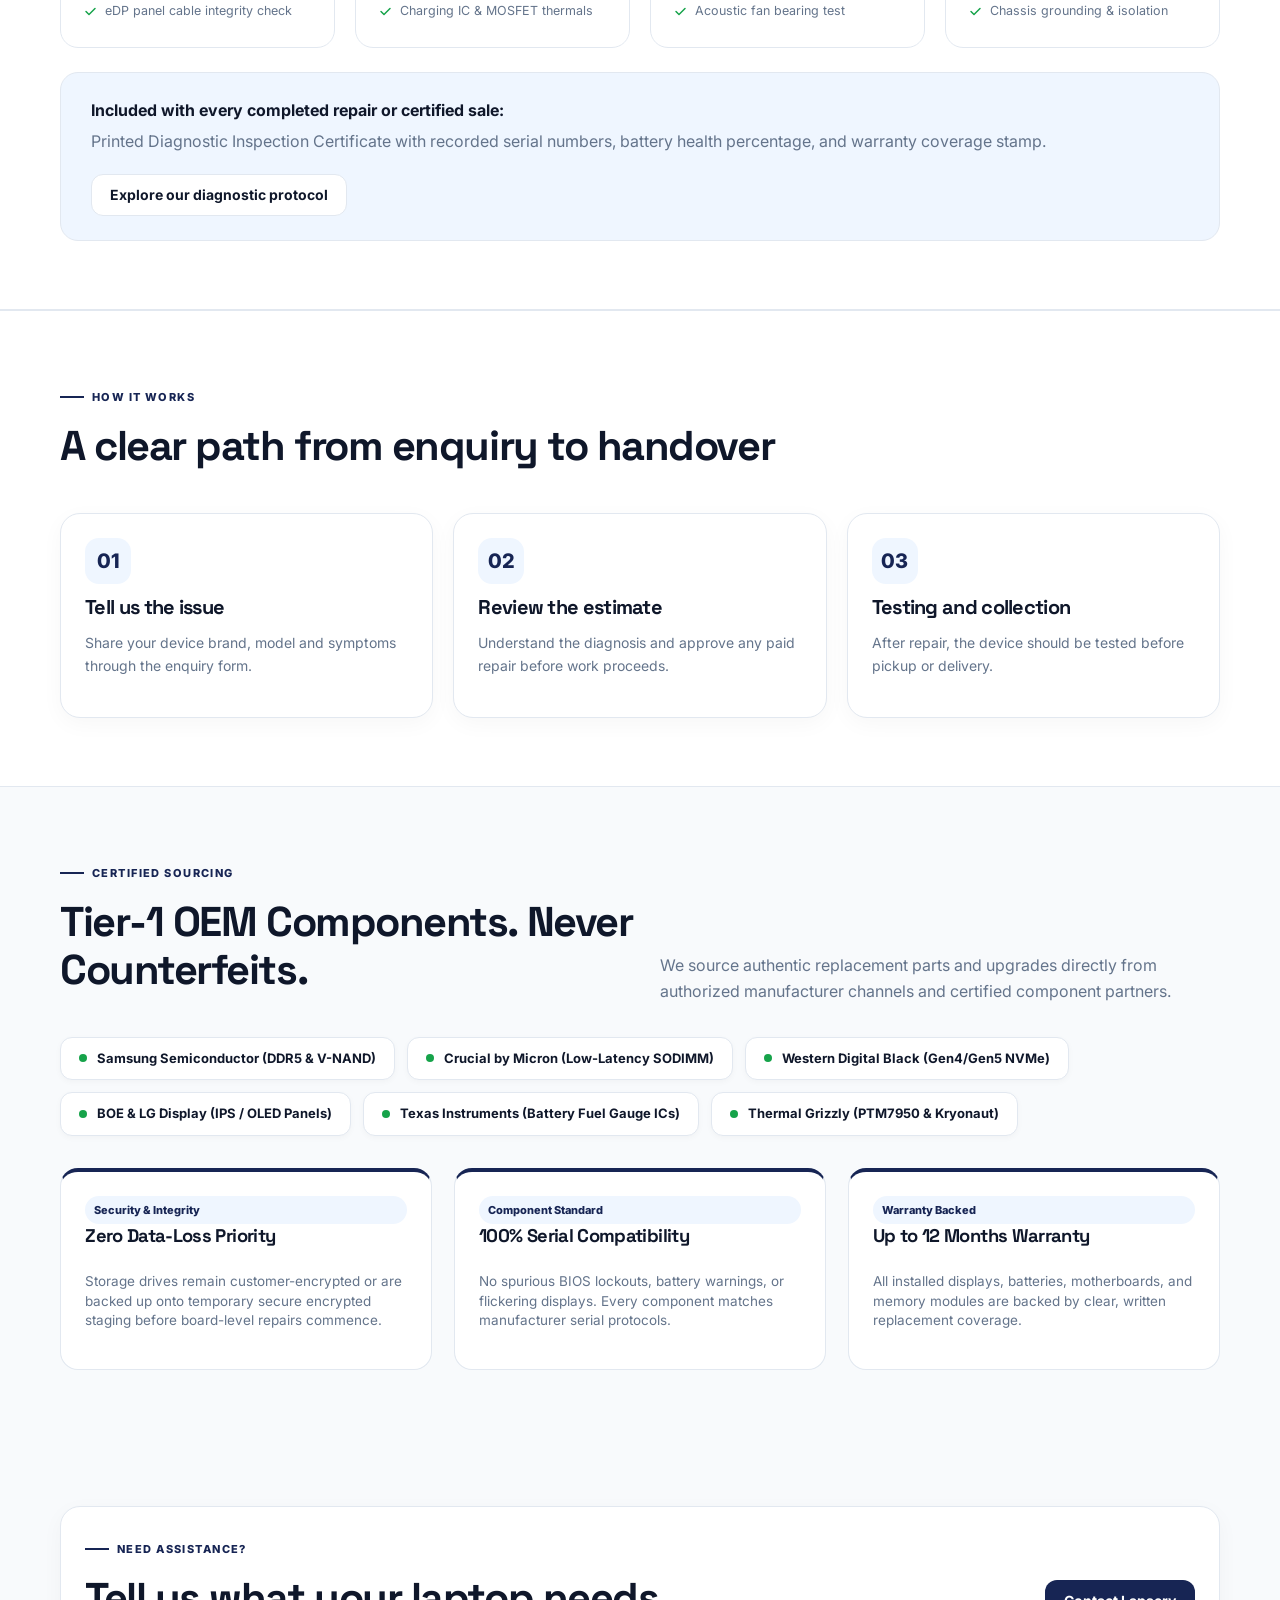
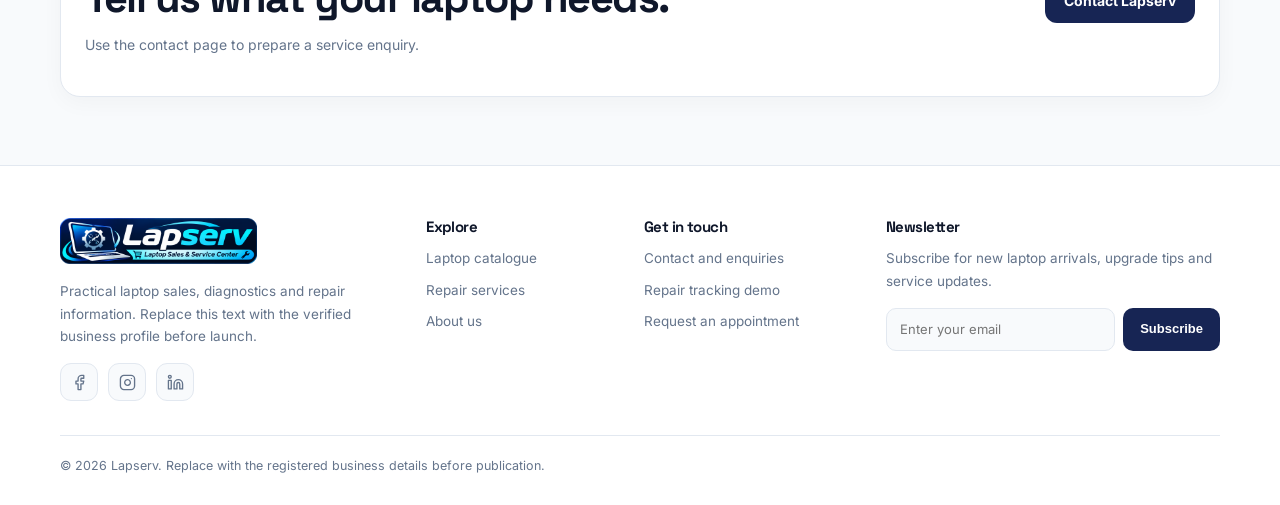
==== commit 487e293d: "fifthcommit" ====
--- a/index.html
+++ b/index.html
@@ -5,9 +5,13 @@
 
 <header class="site-header"><div class="container nav">
 <a class="brand" href="index.html" aria-label="Lapserv Home"><img src="assets/images/logo.png" alt="Lapserv"></a>
-<button class="menu-btn" aria-label="Open navigation">☰</button>
+<button class="menu-btn" aria-label="Toggle navigation" aria-expanded="false">☰</button>
 <nav class="nav-links" aria-label="Main navigation">
 <a class="active" aria-current="page" href="index.html">Home 1</a><a href="home-2.html">Home 2</a><a href="about.html">About</a><a href="laptops.html">Laptops</a><a href="services.html">Services</a><a href="contact.html">Contact</a>
+<div class="nav-drawer-actions">
+<a class="btn btn-primary" href="contact.html">Book a repair</a>
+<div class="nav-toggles" role="group" aria-label="Display preferences"><button class="icon-btn" type="button" data-theme-toggle aria-label="Toggle light and dark mode"><svg viewBox="0 0 24 24" aria-hidden="true"><path d="M21 12.79A9 9 0 1 1 11.21 3 7 7 0 0 0 21 12.79z"/></svg></button><span class="toggle-divider" aria-hidden="true"></span><button class="icon-btn" type="button" data-dir-toggle aria-label="Toggle text direction"><span data-dir-label>RTL</span></button></div>
+</div>
 </nav>
 <div class="nav-actions"><div class="nav-toggles" role="group" aria-label="Display preferences"><button class="icon-btn" type="button" data-theme-toggle aria-label="Toggle light and dark mode"><svg viewBox="0 0 24 24" aria-hidden="true"><path d="M21 12.79A9 9 0 1 1 11.21 3 7 7 0 0 0 21 12.79z"/></svg></button><span class="toggle-divider" aria-hidden="true"></span><button class="icon-btn" type="button" data-dir-toggle aria-label="Toggle text direction"><span data-dir-label>RTL</span></button></div><a class="btn btn-primary" href="contact.html">Book a repair</a></div>
 </div></header>
--- a/assets/css/style.css
+++ b/assets/css/style.css
@@ -15,17 +15,18 @@
 .container{width:min(1160px,calc(100% - 40px));margin:auto}
 
 /* Header & Navigation */
-.site-header{position:sticky;top:0;z-index:20;background:color-mix(in srgb,var(--surface) 94%,transparent);backdrop-filter:blur(16px);border-bottom:1px solid var(--border);transition:background-color .2s ease,border-color .2s ease}
-.nav{min-height:78px;display:flex;align-items:center;gap:22px}
+.site-header{position:sticky;top:0;z-index:90;background:color-mix(in srgb,var(--surface) 94%,transparent);backdrop-filter:blur(16px);border-bottom:1px solid var(--border);transition:background-color .2s ease,border-color .2s ease}
+.nav{min-height:78px;display:flex;align-items:center;gap:22px;position:relative}
 .brand{display:inline-flex;align-items:center;flex-shrink:0}
-.brand img{width:206px;height:48px;object-fit:contain;display:block}
+.brand img{width:auto;height:46px;max-width:210px;object-fit:contain;display:block}
 .nav-links{display:flex;align-items:center;gap:6px;margin-inline-start:auto}
-.nav-links a{height:40px;display:inline-flex;align-items:center;justify-content:center;font-size:13.5px;font-weight:600;color:var(--muted);padding:0 14px;border-radius:10px;position:relative;transition:all .18s ease;box-sizing:border-box;line-height:1;white-space:nowrap}
-.nav-links a:hover{color:var(--primary);background:var(--bg)}
-.nav-links a.active{color:var(--primary);background:var(--soft);font-weight:700;box-shadow:inset 0 0 0 1px rgba(23,37,84,.08)}
-[data-theme="dark"] .nav-links a:hover{color:#e2e8f0;background:rgba(255,255,255,.05)}
-[data-theme="dark"] .nav-links a.active{color:#93c5fd;background:rgba(37,99,235,.2);box-shadow:inset 0 0 0 1px rgba(147,197,253,.22)}
+.nav-links > a{height:40px;display:inline-flex;align-items:center;justify-content:center;font-size:13.5px;font-weight:600;color:var(--muted);padding:0 14px;border-radius:10px;position:relative;transition:all .18s ease;box-sizing:border-box;line-height:1;white-space:nowrap}
+.nav-links > a:hover{color:var(--primary);background:var(--bg)}
+.nav-links > a.active{color:var(--primary);background:var(--soft);font-weight:700;box-shadow:inset 0 0 0 1px rgba(23,37,84,.08)}
+[data-theme="dark"] .nav-links > a:hover{color:#e2e8f0;background:rgba(255,255,255,.05)}
+[data-theme="dark"] .nav-links > a.active{color:#93c5fd;background:rgba(37,99,235,.2);box-shadow:inset 0 0 0 1px rgba(147,197,253,.22)}
 .nav-actions{display:flex;gap:10px;align-items:center;flex-shrink:0}
+.nav-drawer-actions{display:none!important}
 
 /* Theme & RTL Header Controls - matching 40px height */
 .nav-toggles{height:40px;display:inline-flex;align-items:center;gap:3px;padding:3px;border-radius:12px;background:var(--bg);border:1px solid var(--border);box-sizing:border-box}
@@ -38,8 +39,9 @@
 .icon-btn.is-active{background:var(--soft);color:var(--primary)}
 [data-theme="dark"] .icon-btn.is-active{background:#1d4ed8;color:#fff}
 
-.menu-btn{border:1px solid var(--border);background:var(--bg);color:var(--text);width:40px;height:40px;border-radius:12px;cursor:pointer;font-size:18px;display:none;align-items:center;justify-content:center;transition:all .18s ease;box-sizing:border-box;line-height:1;flex-shrink:0}
-.menu-btn:hover{background:var(--soft);color:var(--primary)}
+.menu-btn{border:1px solid var(--border);background:var(--bg);color:var(--text);width:42px;height:42px;border-radius:12px;cursor:pointer;font-size:20px;display:none;align-items:center;justify-content:center;transition:all .18s ease;box-sizing:border-box;line-height:1;flex-shrink:0}
+.menu-btn:hover{background:var(--soft);color:var(--primary);border-color:var(--primary)}
+[data-theme="dark"] .menu-btn:hover{background:rgba(37,99,235,.2);color:#93c5fd;border-color:#3b82f6}
 
 /* Buttons */
 .btn{display:inline-flex;align-items:center;justify-content:center;gap:8px;padding:11px 18px;border-radius:12px;font-weight:700;font-size:14px;border:1px solid transparent;cursor:pointer;transition:all .2s ease;box-sizing:border-box;text-align:center;line-height:1.3}
@@ -92,18 +94,18 @@
 [data-theme="dark"] .card-icon{color:#93c5fd}
 
 /* Image card: image / eyebrow / heading / subheading / links */
-.media-card{padding:0;overflow:hidden;display:flex;flex-direction:column;transition:transform .25s ease,box-shadow .25s ease}
+.media-card{padding:0;overflow:hidden;display:flex;flex-direction:column;transition:transform .25s ease,box-shadow .25s ease;height:100%}
 .media-card:hover{transform:translateY(-3px);box-shadow:0 16px 36px rgba(15,23,42,.1)}
 .media-card .media{height:210px;overflow:hidden;background:#e2e8f0;flex-shrink:0}
 .media-card .media img{width:100%;height:100%;object-fit:cover;object-position:center;transition:transform .5s ease}
 .media-card:hover .media img{transform:scale(1.04)}
 .media-card .card-body{display:flex;flex-direction:column;flex:1;padding:20px 22px 22px;min-width:0}
-.card-eyebrow{display:block;font-size:11px;font-weight:800;text-transform:uppercase;letter-spacing:.12em;color:var(--primary);margin-bottom:8px}
+.card-eyebrow{display:block;font-size:11px;font-weight:800;text-transform:uppercase;letter-spacing:.12em;color:var(--primary);margin-bottom:8px;min-height:16px;line-height:1.2}
 [data-theme="dark"] .card-eyebrow{color:#93c5fd}
-.media-card h3{margin:0 0 .45rem;font-size:1.2rem}
-.media-card .card-sub{font-size:14px;margin:0 0 14px}
-.media-card .specs{margin:0 0 14px}
-.card-links{margin-top:auto;padding-top:14px;border-top:1px solid var(--border);display:flex;align-items:center;justify-content:space-between;gap:8px 14px;flex-wrap:wrap}
+.media-card h3{margin:0 0 .5rem;font-size:1.2rem;min-height:2.6rem;display:flex;align-items:flex-start;line-height:1.3}
+.media-card .card-sub{font-size:14px;margin:0 0 14px;min-height:38px;line-height:1.4;display:flex;align-items:flex-start}
+.media-card .specs{margin:0 0 14px;min-height:28px;align-items:center}
+.card-links{margin-top:auto;padding-top:14px;border-top:1px solid var(--border);display:flex;align-items:center;justify-content:space-between;gap:8px 14px;flex-wrap:wrap;min-height:46px}
 .card-links .card-meta{font-size:12px;color:var(--muted);margin:0}
 .link-arrow{font-weight:700;font-size:13px;color:var(--primary);display:inline-flex;align-items:center;gap:6px}
 [data-theme="dark"] .link-arrow{color:#93c5fd}
@@ -192,13 +194,14 @@
 .estimate-features-list li:before{content:"✓";color:#16a34a;font-weight:800}
 
 /* 25-Point Diagnostic Standard */
-.audit-card-v2{background:var(--surface);border:1px solid var(--border);border-radius:18px;padding:22px;position:relative;display:flex;flex-direction:column;justify-content:space-between}
-.audit-header{display:flex;align-items:center;justify-content:space-between;gap:8px;margin-bottom:14px}
+.audit-card-v2{background:var(--surface);border:1px solid var(--border);border-radius:18px;padding:22px;position:relative;display:flex;flex-direction:column;justify-content:space-between;height:100%}
+.audit-header{display:flex;align-items:center;justify-content:space-between;gap:8px;margin-bottom:14px;min-height:26px}
 .audit-badge{font-size:11px;font-weight:800;text-transform:uppercase;padding:4px 8px;border-radius:6px;background:var(--soft);color:var(--primary)}
 [data-theme="dark"] .audit-badge{color:#93c5fd}
-.audit-card-v2 p{font-size:13.5px}
-.audit-checklist{list-style:none;padding:0;margin:14px 0 0;display:grid;gap:9px;font-size:12.5px;color:var(--muted)}
-.audit-checklist li{display:flex;align-items:flex-start;gap:7px}
+.audit-card-v2 h3{font-size:1.15rem;margin:0 0 8px;min-height:2.4rem;display:flex;align-items:flex-start;line-height:1.25}
+.audit-card-v2 p{font-size:13.5px;min-height:42px;margin:0 0 14px;line-height:1.45;color:var(--muted)}
+.audit-checklist{list-style:none;padding:0;margin:auto 0 0;display:grid;gap:9px;font-size:12.5px;color:var(--muted)}
+.audit-checklist li{display:flex;align-items:flex-start;gap:7px;min-height:24px}
 .audit-checklist li svg{width:15px;height:15px;flex-shrink:0;color:#16a34a;margin-top:3px}
 .quality-seal-strip{background:var(--soft);border:1px solid var(--border);border-radius:18px;padding:24px 30px;display:flex;align-items:center;justify-content:space-between;gap:20px;flex-wrap:wrap;margin-top:24px}
 
@@ -206,22 +209,34 @@
 .oem-brand-scroller{display:flex;flex-wrap:wrap;gap:12px;margin:24px 0 32px}
 .oem-brand-pill{background:var(--surface);border:1px solid var(--border);border-radius:12px;padding:10px 18px;display:inline-flex;align-items:center;gap:10px;font-weight:700;font-size:13px;color:var(--text);box-shadow:0 2px 6px rgba(15,23,42,.03)}
 .oem-brand-pill .dot{width:8px;height:8px;border-radius:50%;background:#16a34a;flex-shrink:0}
-.oem-shield-card{background:var(--surface);border:1px solid var(--border);border-radius:18px;padding:24px;border-top:4px solid var(--primary)}
+.oem-shield-card{background:var(--surface);border:1px solid var(--border);border-radius:18px;padding:24px;border-top:4px solid var(--primary);display:flex;flex-direction:column;height:100%}
+.oem-shield-card h3{font-size:1.15rem;margin:0 0 10px;min-height:2.4rem;display:flex;align-items:flex-start;line-height:1.25}
+.oem-shield-card p{font-size:13.5px;min-height:48px;margin:0 0 14px;line-height:1.45;color:var(--muted)}
 [data-theme="dark"] .oem-shield-card{border-top-color:#3b82f6}
 
 /* --- HOME 2 SECTIONS --- */
 /* Enterprise SLA Matrix */
-.sla-card{background:var(--surface);border:1px solid var(--border);border-radius:22px;padding:30px;display:flex;flex-direction:column;position:relative;box-shadow:var(--shadow)}
-.sla-card.popular{border:2px solid var(--primary);transform:translateY(-6px)}
-[data-theme="dark"] .sla-card.popular{border-color:#3b82f6}
-.sla-popular-tag{position:absolute;top:-12px;inset-inline-start:50%;transform:translateX(-50%);background:var(--primary);color:#fff;font-size:11px;font-weight:800;letter-spacing:.05em;text-transform:uppercase;padding:5px 14px;border-radius:999px;white-space:nowrap}
+.sla-card{background:var(--surface);border:1px solid var(--border);border-radius:22px;padding:32px 28px 28px;display:flex;flex-direction:column;position:relative;box-shadow:var(--shadow);height:100%;box-sizing:border-box}
+.sla-card.popular{border:2px solid var(--primary);box-shadow:0 12px 34px rgba(37,99,235,.15);transform:none}
+[data-theme="dark"] .sla-card.popular{border-color:#3b82f6;box-shadow:0 12px 34px rgba(59,130,246,.2)}
+
+.sla-popular-tag{position:absolute;top:-13px;inset-inline-start:50%;transform:translateX(-50%);background:var(--primary);color:#fff;font-size:11px;font-weight:800;letter-spacing:.06em;text-transform:uppercase;padding:5px 15px;border-radius:999px;white-space:nowrap;box-shadow:0 4px 12px rgba(23,37,84,.2);z-index:2}
 [dir="rtl"] .sla-popular-tag{transform:translateX(50%)}
 [data-theme="dark"] .sla-popular-tag{background:#2563eb}
-.sla-turnaround-badge{font-size:1.8rem;font-weight:800;font-family:"Space Grotesk",sans-serif;color:var(--primary);margin:14px 0 8px}
+
+.sla-header{display:flex;flex-direction:column;margin-bottom:0}
+.sla-tag-wrap{min-height:28px;display:flex;align-items:center;margin-bottom:14px}
+.sla-card .tag{margin:0;line-height:1.2}
+.sla-card h3,.sla-title{font-size:1.3rem;font-weight:800;font-family:"Space Grotesk",sans-serif;line-height:1.25;margin:0 0 10px;min-height:52px;display:flex;align-items:flex-start;color:var(--text)}
+.sla-card p,.sla-desc{font-size:13.5px;line-height:1.48;color:var(--muted);margin:0 0 18px;min-height:62px;display:flex;align-items:flex-start}
+
+.sla-turnaround-badge{font-size:1.8rem;font-weight:800;font-family:"Space Grotesk",sans-serif;color:var(--primary);height:46px;display:flex;align-items:center;margin:0 0 20px;padding:0;line-height:1;letter-spacing:-.02em}
 [data-theme="dark"] .sla-turnaround-badge{color:#93c5fd}
-.sla-list{list-style:none;padding:0;margin:20px 0 28px;display:grid;gap:12px;font-size:13.5px;color:var(--text);flex-grow:1;align-content:start}
-.sla-list li{display:flex;align-items:flex-start;gap:9px}
-.sla-list li svg{width:16px;height:16px;color:#16a34a;flex-shrink:0;margin-top:3px}
+
+.sla-list{list-style:none;padding:0;margin:0 0 28px;display:grid;gap:12px;font-size:13.5px;color:var(--text);flex-grow:1;align-content:start}
+.sla-list li{display:flex;align-items:flex-start;gap:9px;min-height:38px;line-height:1.36}
+.sla-list li svg{width:16px;height:16px;color:#16a34a;flex-shrink:0;margin-top:2px}
+.sla-card .btn{margin-top:auto;width:100%;height:44px;display:inline-flex;align-items:center;justify-content:center;font-size:14px;font-weight:700;border-radius:12px}
 
 /* Thermal & Tuning */
 .tuning-grid{display:grid;grid-template-columns:1fr 1fr;gap:36px;align-items:start}
@@ -238,9 +253,10 @@
 .metric-val{font-family:"Space Grotesk",sans-serif;font-weight:800;font-size:18px;color:#16a34a}
 
 /* --- ABOUT PAGE SECTIONS --- */
-.lab-gear-card{background:var(--surface);border:1px solid var(--border);border-radius:20px;padding:26px;display:flex;gap:20px;align-items:flex-start}
-.lab-gear-card>div:last-child{min-width:0}
-.lab-gear-card p{font-size:14px}
+.lab-gear-card{background:var(--surface);border:1px solid var(--border);border-radius:20px;padding:26px;display:flex;gap:20px;align-items:flex-start;height:100%}
+.lab-gear-card>div:last-child{min-width:0;display:flex;flex-direction:column;flex:1}
+.lab-gear-card h3{margin:0 0 8px;font-size:1.15rem;min-height:24px}
+.lab-gear-card p{font-size:14px;min-height:44px;margin:0}
 .lab-gear-icon{width:52px;height:52px;border-radius:14px;background:var(--soft);color:var(--primary);display:grid;place-items:center;font-size:24px;flex-shrink:0}
 [data-theme="dark"] .lab-gear-icon{color:#93c5fd}
 .lab-gear-specs{display:flex;flex-wrap:wrap;gap:8px;margin-top:12px}
@@ -263,12 +279,14 @@
 .badge-check{display:inline-flex;align-items:center;gap:5px;font-weight:700;color:#16a34a}
 
 .tradein-card-box{background:var(--surface);border:1px solid var(--border);border-radius:24px;padding:34px;box-shadow:var(--shadow)}
-.tradein-step-box{background:var(--bg);border:1px solid var(--border);border-radius:16px;padding:26px 22px 22px;position:relative}
+.tradein-step-box{background:var(--bg);border:1px solid var(--border);border-radius:16px;padding:26px 22px 22px;position:relative;display:flex;flex-direction:column;height:100%}
+.tradein-step-box h4{font-size:1rem;margin:0 0 8px;min-height:24px;display:flex;align-items:center}
+.tradein-step-box p{font-size:13.5px;margin:0;line-height:1.45;min-height:42px}
 .tradein-step-num{position:absolute;top:-12px;inset-inline-start:20px;background:var(--primary);color:#fff;width:26px;height:26px;border-radius:50%;display:grid;place-items:center;font-size:12px;font-weight:800}
 [data-theme="dark"] .tradein-step-num{background:#2563eb}
 
 /* --- CONTACT PAGE: SOCIAL HUB & MAP --- */
-.social-hub-card{background:var(--surface);border:1px solid var(--border);border-radius:18px;padding:22px;display:flex;flex-direction:column;justify-content:space-between;transition:transform .2s ease,box-shadow .2s ease,border-color .2s ease;color:inherit}
+.social-hub-card{background:var(--surface);border:1px solid var(--border);border-radius:18px;padding:22px;display:flex;flex-direction:column;justify-content:space-between;transition:transform .2s ease,box-shadow .2s ease,border-color .2s ease;color:inherit;height:100%}
 .social-hub-card:hover{transform:translateY(-3px);box-shadow:0 12px 28px rgba(15,23,42,.08);border-color:var(--primary)}
 .social-hub-top{display:flex;align-items:center;justify-content:space-between;gap:8px;margin-bottom:12px}
 .social-hub-icon{width:44px;height:44px;border-radius:12px;display:grid;place-items:center;flex-shrink:0}
@@ -280,9 +298,10 @@
 .social-status-pill{font-size:11px;font-weight:700;padding:3px 8px;border-radius:999px;background:var(--soft);color:var(--muted);white-space:nowrap}
 .social-status-pill.live{background:#dcfce7;color:#166534}
 [data-theme="dark"] .social-status-pill.live{background:rgba(22,163,74,.2);color:#86efac}
-.social-hub-cta{font-size:12.5px;font-weight:700;color:var(--primary);margin-top:14px;display:flex;align-items:center;gap:6px}
+.social-hub-card h4{margin:0 0 6px;min-height:24px}
+.social-hub-card p{font-size:13.5px;min-height:40px;margin:0}
+.social-hub-cta{font-size:12.5px;font-weight:700;color:var(--primary);margin-top:auto;padding-top:14px;display:flex;align-items:center;gap:6px}
 [data-theme="dark"] .social-hub-cta{color:#93c5fd}
-.social-hub-card h4{margin-bottom:.4rem}
 
 .map-embed-wrapper{display:grid;grid-template-columns:1.2fr .8fr;gap:24px;background:var(--surface);border:1px solid var(--border);border-radius:24px;padding:24px;box-shadow:var(--shadow);margin-top:34px}
 .map-embed-wrapper>*{min-width:0}
@@ -315,7 +334,7 @@
 .flow-connections{position:absolute;pointer-events:none;z-index:1;overflow:visible;user-select:none}
 .flow-connections.flow-left{top:clamp(8px,3vw,35px);inset-inline-start:-18px;width:min(490px,50vw);height:auto;max-height:510px;opacity:.9}
 .flow-connections.flow-right{top:clamp(12px,4vw,45px);inset-inline-end:-18px;width:min(510px,52vw);height:auto;max-height:520px;opacity:.94}
-.flow-connections.flow-home2-center{position:absolute;left:52%;top:50%;transform:translate(-50%,-50%);width:clamp(340px,36vw,490px);height:clamp(320px,34vw,460px);z-index:1;pointer-events:none;opacity:.96}
+.flow-connections.flow-home2-center{position:absolute;left:52%;top:52%;transform:translate(-50%,-50%);width:clamp(440px,42vw,580px);height:clamp(400px,38vw,520px);z-index:1;pointer-events:none;opacity:.98}
 [dir="rtl"] .flow-connections.flow-left{inset-inline-start:auto;inset-inline-end:-18px;transform:scaleX(-1)}
 [dir="rtl"] .flow-connections.flow-right{inset-inline-end:auto;inset-inline-start:-18px;transform:scaleX(-1)}
 [dir="rtl"] .flow-connections.flow-home2-center{left:auto;right:52%;transform:translate(50%,-50%) scaleX(-1)}
@@ -325,7 +344,7 @@
 .hero-cinema .flow-svg{filter:drop-shadow(0 8px 30px rgba(124,58,237,.38))}
 .flow-left-svg,.flow-right-svg,.flow-home2-svg{display:block}
 .flow-bg-glow{pointer-events:none}
-.flow-path,.flow-main-1,.flow-main-2,.flow-main-3,.flow-main-4{transition:stroke .3s ease;stroke-linecap:round;stroke-linejoin:round}
+.flow-path,.flow-main-1,.flow-main-2,.flow-main-3,.flow-main-4,.flow-main-tl,.flow-main-tr,.flow-main-bl,.flow-main-br,.flow-main-loop{transition:stroke .3s ease;stroke-linecap:round;stroke-linejoin:round}
 .flow-pulse{pointer-events:none}
 .flow-nodes{pointer-events:none}
 
@@ -340,9 +359,8 @@
   100%{transform:translate(6px,10px) rotate(1deg)}
 }
 @keyframes flowFloatCenter{
-  0%{transform:translate(-50%,-50%) scale(1)}
-  50%{transform:translate(-48%,-52%) scale(1.03)}
-  100%{transform:translate(-52%,-48%) scale(.98)}
+  0%,100%{transform:translate(0,0) scale(1)}
+  50%{transform:translate(6px,-6px) scale(1.02)}
 }
 .flow-left .flow-svg{animation:flowFloatL 11s ease-in-out infinite}
 .flow-right .flow-svg{animation:flowFloatR 12s ease-in-out infinite}
@@ -350,24 +368,33 @@
 
 /* Traveling energetic signal / connection pulses */
 @keyframes pulseStreamL{
-  0%{stroke-dashoffset:360}
+  0%{stroke-dashoffset:420}
   100%{stroke-dashoffset:0}
 }
 @keyframes pulseStreamR{
-  0%{stroke-dashoffset:400}
-  100%{stroke-dashoffset:0}
+  0%{stroke-dashoffset:0}
+  100%{stroke-dashoffset:420}
 }
 .flow-pulse-1{animation:pulseStreamL 4.5s linear infinite}
 .flow-pulse-2{animation:pulseStreamL 3.2s -1.4s linear infinite}
 .flow-pulse-r1{animation:pulseStreamR 4.8s linear infinite}
 .flow-pulse-r2{animation:pulseStreamR 3.5s -1.2s linear infinite}
-
-/* Intersecting connection junction nodes */
+.flow-pulse-tl{animation:pulseStreamL 4.2s linear infinite}
+.flow-pulse-tr{animation:pulseStreamL 3.8s -1.5s linear infinite}
+.flow-pulse-bl{animation:pulseStreamR 4.6s -.8s linear infinite}
+.flow-pulse-br{animation:pulseStreamR 4s -2s linear infinite}
+
+/* Intersecting connection junction nodes & ring pulse */
 @keyframes nodePulseAnim{
   0%,100%{transform:scale(1);opacity:.75}
   50%{transform:scale(1.45);opacity:1;filter:drop-shadow(0 0 6px currentColor)}
 }
+@keyframes ringPulseAnim{
+  0%{transform:scale(.7);opacity:1}
+  100%{transform:scale(2.2);opacity:0}
+}
 .flow-node.node-pulse{transform-box:fill-box;transform-origin:center;animation:nodePulseAnim 2.8s ease-in-out infinite}
+.flow-ring-pulse{transform-box:fill-box;transform-origin:center;animation:ringPulseAnim 2.4s ease-out infinite}
 
 .float-chip{position:absolute;z-index:3;display:inline-flex;align-items:center;gap:8px;background:var(--surface);color:var(--text);border:1px solid var(--border);box-shadow:var(--shadow);padding:10px 14px;border-radius:14px;font-size:12.5px;font-weight:700;line-height:1.2;white-space:nowrap}
 .chip-dot{width:8px;height:8px;border-radius:50%;background:#16a34a;flex-shrink:0;animation:pulseDot 2s infinite}
@@ -438,10 +465,10 @@
 html.js [dir="rtl"] .reveal-right{transform:translateX(-40px)}
 html.js .reveal-zoom{transform:scale(.93)}
 html.js .reveal.in{opacity:1;transform:none}
-html.js .sla-card.popular.reveal.in{transform:translateY(-6px)}
-.sla-card{transition:transform .35s ease,box-shadow .35s ease}
-.sla-card:hover{transform:translateY(-8px);box-shadow:0 26px 60px rgba(15,23,42,.16)}
-.sla-card.popular:hover{transform:translateY(-12px)}
+html.js .sla-card.popular.reveal.in{transform:none}
+.sla-card{transition:transform .3s ease,box-shadow .3s ease}
+.sla-card:hover{transform:translateY(-6px);box-shadow:0 24px 50px rgba(15,23,42,.14)}
+.sla-card.popular:hover{transform:translateY(-6px);box-shadow:0 24px 50px rgba(37,99,235,.2)}
 .tuning-step-box{transition:transform .3s ease,border-color .3s ease,box-shadow .3s ease}
 .tuning-step-box:hover{transform:translateX(6px);border-color:var(--primary);box-shadow:0 10px 26px rgba(15,23,42,.08)}
 [dir="rtl"] .tuning-step-box:hover{transform:translateX(-6px)}
@@ -560,10 +587,10 @@
   .flow-connections.flow-right{width:min(440px,48vw);inset-inline-end:-12px}
 }
 @media(max-width:1040px){
-  .nav{gap:10px}
-  .brand img{width:171px;height:40px}
+  .nav{gap:12px}
+  .brand img{height:42px;max-width:180px}
   .nav-links{gap:3px}
-  .nav-links a{font-size:12.5px;padding:0 10px}
+  .nav-links > a{font-size:12.5px;padding:0 10px}
 }
 @media(max-width:1000px){
   .map-embed-wrapper{grid-template-columns:1fr}
@@ -579,7 +606,8 @@
   .hc-cards{grid-template-columns:repeat(3,1fr);justify-items:stretch;transform:none}
   .hc-card,.hc-card:nth-child(2){width:auto;margin:0;grid-template-columns:1fr;gap:8px;padding:16px}
   .hc-card .ic{grid-row:auto;width:42px;height:42px;font-size:18px}
-  .flow-connections.flow-home2-center{position:relative;left:auto;top:auto;transform:none;width:min(340px,70vw);height:240px;margin:0 auto 14px}
+  .flow-connections.flow-home2-center{position:absolute;left:50%;top:50%;transform:translate(-50%,-50%);width:min(460px,78vw);height:min(420px,72vw);max-height:430px;margin:0;opacity:.88;z-index:1}
+  [dir="rtl"] .flow-connections.flow-home2-center{left:auto;right:50%;transform:translate(50%,-50%) scaleX(-1)}
 }
 @media(max-width:900px){
   .hero{padding:40px 0 44px}
@@ -592,14 +620,22 @@
   .section-head{display:block}
   .section-head p{margin-top:10px}
   .estimate-receipt-card{position:static}
-  /* collapsible navigation */
-  .nav{min-height:68px}
-  .site-header .brand{margin-inline-end:auto}
-  .menu-btn{display:inline-flex;order:3}
-  .nav-links{display:none;position:absolute;inset-inline:20px;top:68px;padding:14px;background:var(--surface);border:1px solid var(--border);border-radius:16px;box-shadow:var(--shadow);flex-direction:column;align-items:stretch;gap:4px;margin:0}
+  /* collapsible navigation - clean header with only logo & hamburger */
+  .nav{min-height:68px;justify-content:space-between;position:relative}
+  .site-header .brand{margin:0;display:inline-flex;align-items:center}
+  .site-header .brand img{height:44px;max-width:190px}
+  .site-header .nav-actions{display:none!important}
+  .menu-btn{display:inline-flex;order:2;margin-inline-start:auto}
+  .nav-links{display:none;position:absolute;inset-inline:0;top:calc(100% + 8px);padding:16px;background:var(--surface);border:1px solid var(--border);border-radius:18px;box-shadow:0 18px 42px rgba(15,23,42,.14);flex-direction:column;align-items:stretch;gap:4px;margin:0;max-height:calc(100vh - 84px);overflow-y:auto;-webkit-overflow-scrolling:touch;z-index:100}
   .nav-links.open{display:flex}
-  .nav-links a{justify-content:flex-start;padding:0 14px;font-size:14px}
-  .nav-links a:hover{background:var(--soft)}
+  .nav-links > a{justify-content:flex-start;padding:0 16px;height:42px;font-size:14.5px;font-weight:600;border-radius:10px}
+  .nav-links > a:hover{background:var(--soft)}
+  /* Mobile drawer actions: CTA and Theme/RTL toggles */
+  .nav-drawer-actions{display:flex!important;flex-direction:column;gap:10px;margin-top:8px;padding-top:12px;border-top:1px solid var(--border)}
+  .nav-drawer-actions .btn{width:100%;height:44px;padding:0 18px;display:inline-flex;align-items:center;justify-content:center;font-size:14px;font-weight:700;border-radius:12px;text-align:center;box-shadow:0 4px 14px rgba(23,37,84,.14)}
+  .nav-drawer-actions .nav-toggles{width:100%;height:42px;display:flex;align-items:center;justify-content:space-between;padding:3px;border-radius:12px;background:var(--bg);border:1px solid var(--border);box-sizing:border-box}
+  .nav-drawer-actions .icon-btn{flex:1;height:34px;display:inline-flex;align-items:center;justify-content:center;gap:6px;font-size:12px;font-weight:700;border-radius:9px}
+  .nav-drawer-actions .toggle-divider{height:20px}
   /* hero tablet adjustments */
   .hs-visual{order:0;width:min(100%,340px)}
   .hs-arch{height:clamp(250px,48vw,340px)}
@@ -647,7 +683,7 @@
   .hs-chip.c3{inset-inline-start:8px}
   .flow-connections.flow-left{width:min(310px,65vw);opacity:.65}
   .flow-connections.flow-right{width:min(330px,68vw);opacity:.7}
-  .flow-connections.flow-home2-center{width:min(310px,75vw);height:220px;opacity:.8}
+  .flow-connections.flow-home2-center{width:min(410px,84vw);height:min(370px,76vw);opacity:.84}
 }
 
 @media(max-width:600px){
@@ -663,20 +699,16 @@
   .hc-track span{font-size:11.5px}
   .flow-connections.flow-left{width:250px;opacity:.55;inset-inline-start:-10px}
   .flow-connections.flow-right{width:260px;opacity:.6;inset-inline-end:-10px}
-  .flow-connections.flow-home2-center{width:260px;height:190px;opacity:.7}
+  .flow-connections.flow-home2-center{width:min(350px,88vw);height:min(310px,78vw);opacity:.8}
 }
 @media(max-width:560px){
-  .nav-actions .btn{display:none}
   .grid-3,.grid-4,.audit-grid,.sla-matrix-grid,.oem-shield-grid,.tradein-steps-grid,.social-hub-grid,.timeline-track,.lab-gear-grid{--gap:16px;gap:16px}
 }
 @media(max-width:480px){
   .container{width:min(100% - 28px,1160px)}
-  .nav-links{inset-inline:14px}
-  .brand img{width:clamp(110px,36vw,150px);height:36px}
-  .menu-btn{width:36px;height:36px}
-  .nav-toggles{height:36px}
-  .icon-btn{height:28px;padding:0 9px}
-  .icon-btn[data-theme-toggle]{width:28px;height:28px;padding:0}
+  .nav{min-height:64px}
+  .site-header .brand img{height:40px;max-width:175px}
+  .menu-btn{width:40px;height:40px;font-size:19px}
   .card{padding:20px}
   .media-card .media{height:clamp(175px,50vw,205px)}
   .media-card .card-body{padding:18px 18px 20px}
@@ -697,7 +729,7 @@
   .float-chip{font-size:11.5px;padding:8px 11px;white-space:normal;max-width:72%}
   .flow-connections.flow-left{width:205px;opacity:.45}
   .flow-connections.flow-right{width:215px;opacity:.5}
-  .flow-connections.flow-home2-center{width:220px;height:165px;opacity:.6}
+  .flow-connections.flow-home2-center{width:min(300px,90vw);height:min(270px,80vw);opacity:.75}
   .hs-visual{width:min(100%,280px)}
   .hs-arch{height:clamp(215px,64vw,270px)}
   .hs-chip.c1,.hs-chip.c2,.hs-chip.c3{inset-inline-start:auto;inset-inline-end:auto}
@@ -716,9 +748,9 @@
 }
 @media(max-width:380px){
   .container{width:min(100% - 24px,1160px)}
-  .nav{gap:6px}
-  .brand img{width:112px;height:28px}
-  .nav-actions{gap:6px}
+  .nav{min-height:58px;gap:8px}
+  .site-header .brand img{height:36px;max-width:155px}
+  .menu-btn{width:38px;height:38px;font-size:18px}
   .section{padding:40px 0}
   .pill-btn{padding:8px 11px;font-size:12.5px;width:100%}
   .oem-brand-pill{padding:9px 12px;font-size:12px;width:100%}
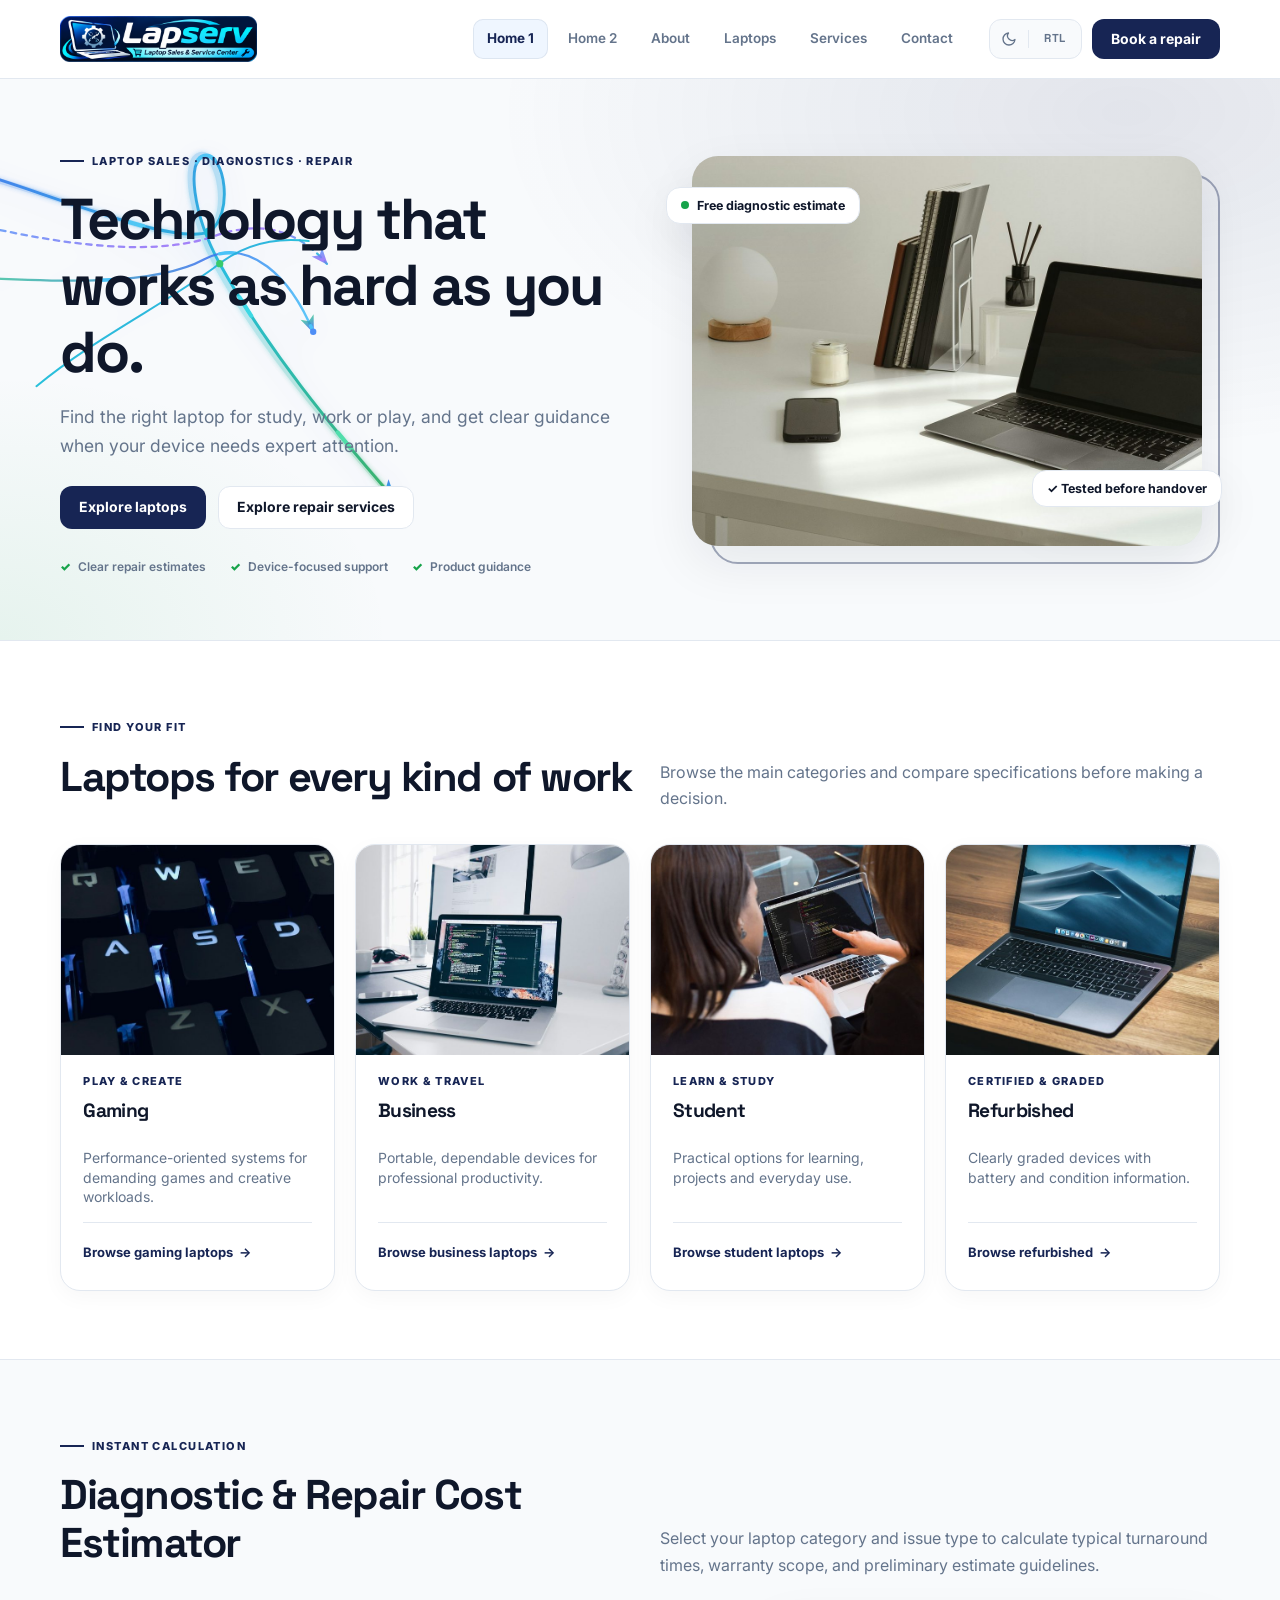
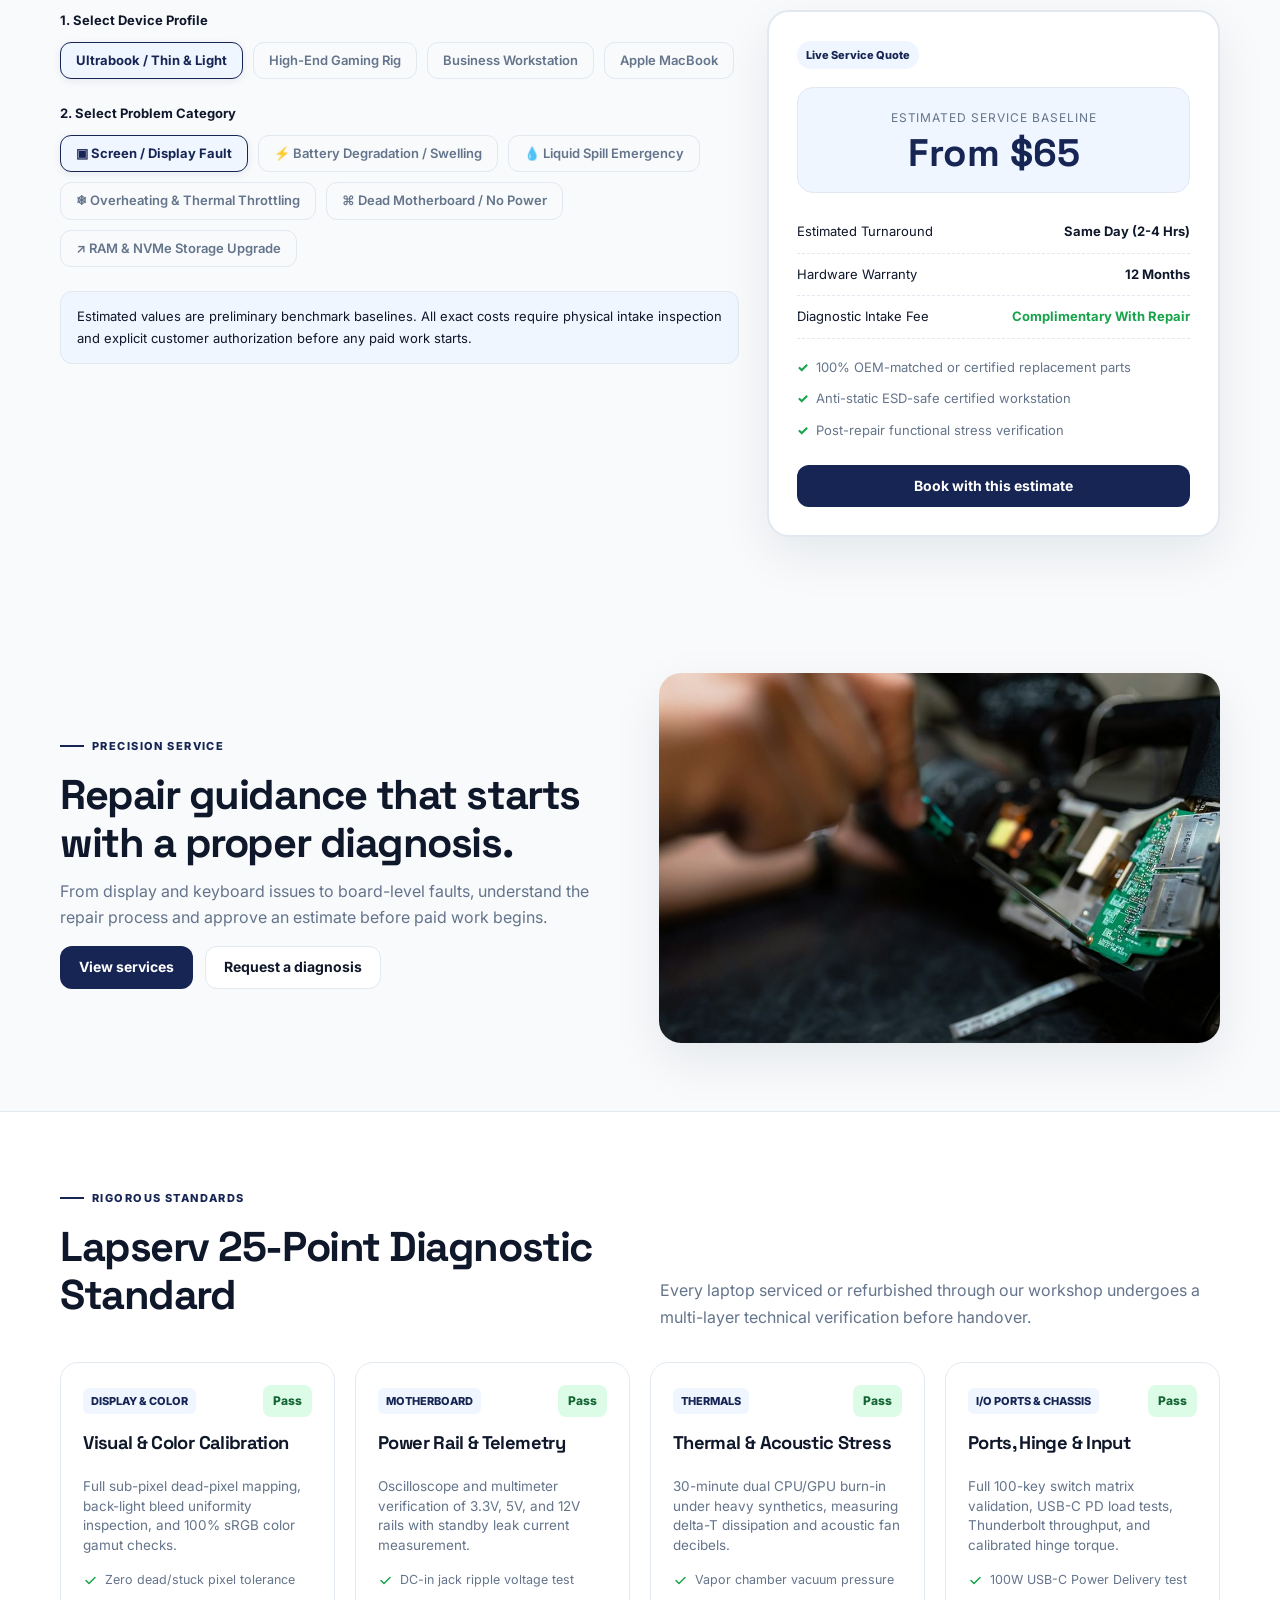
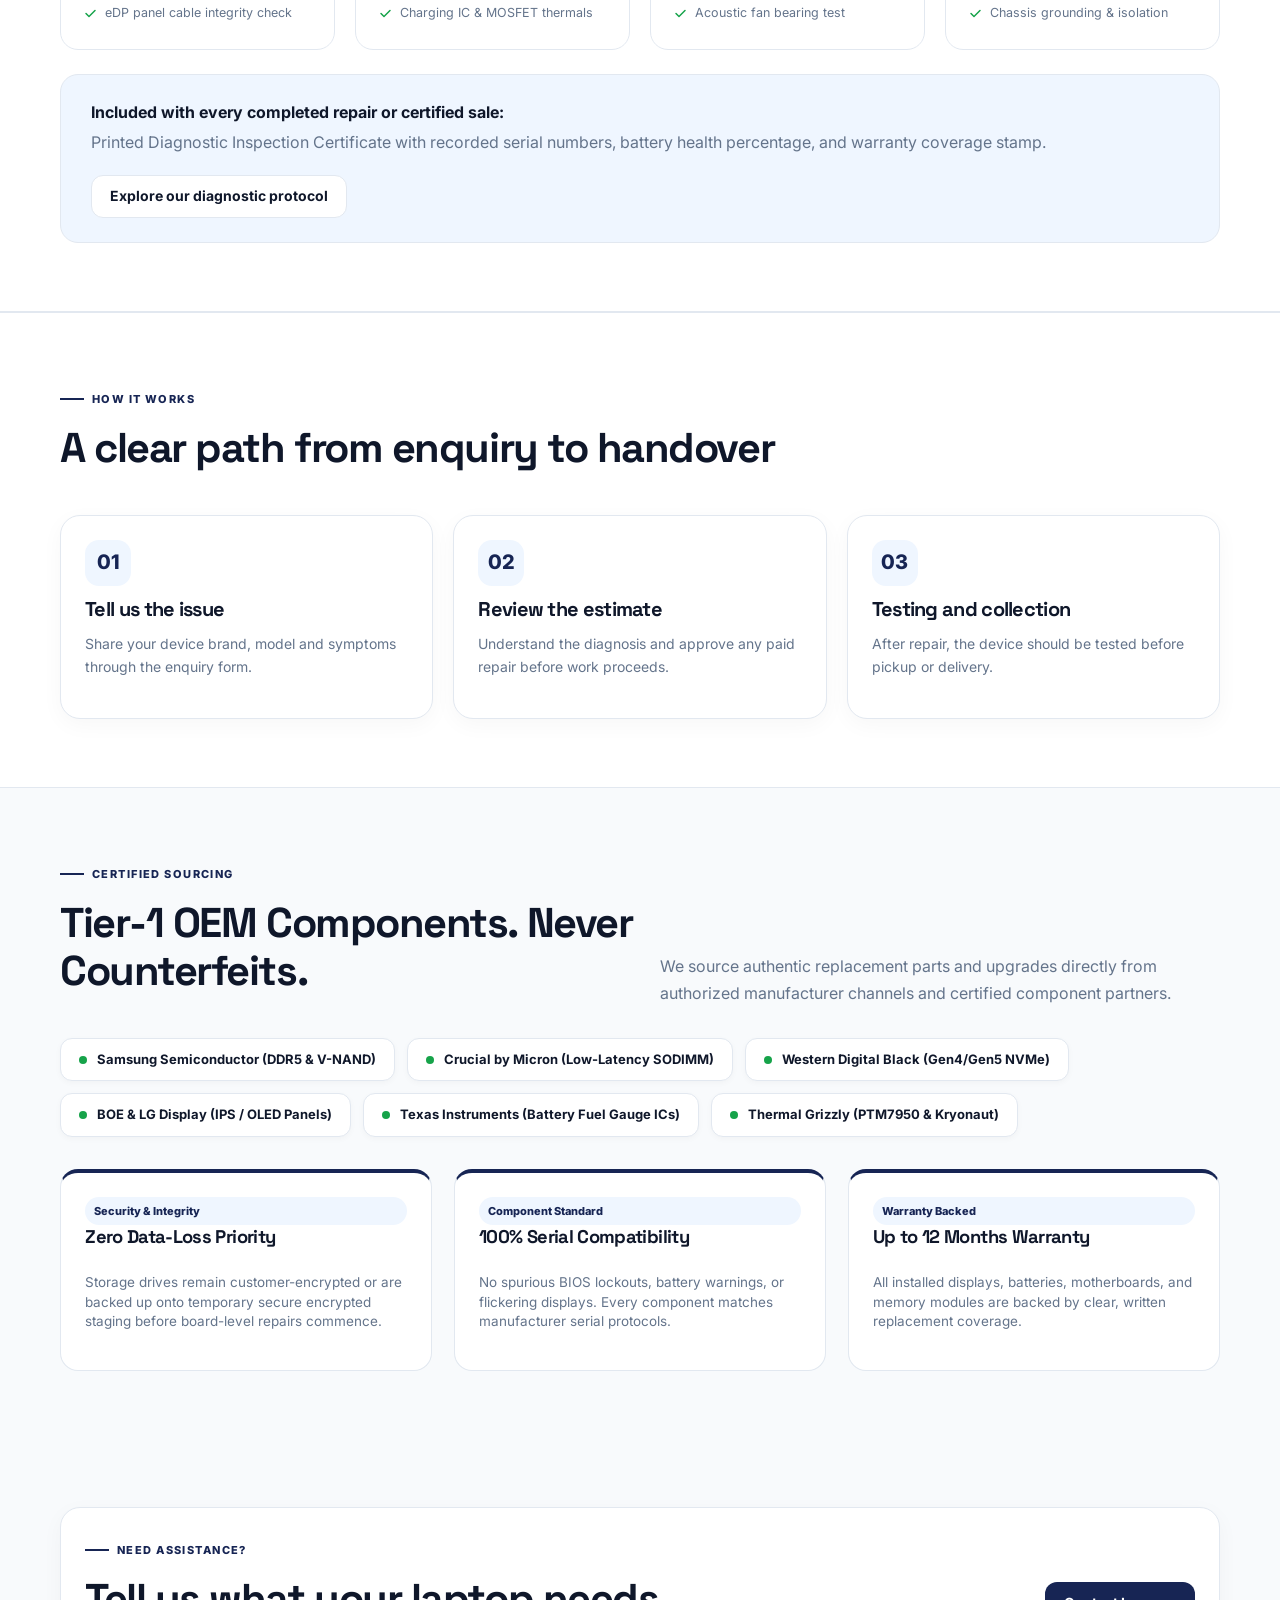
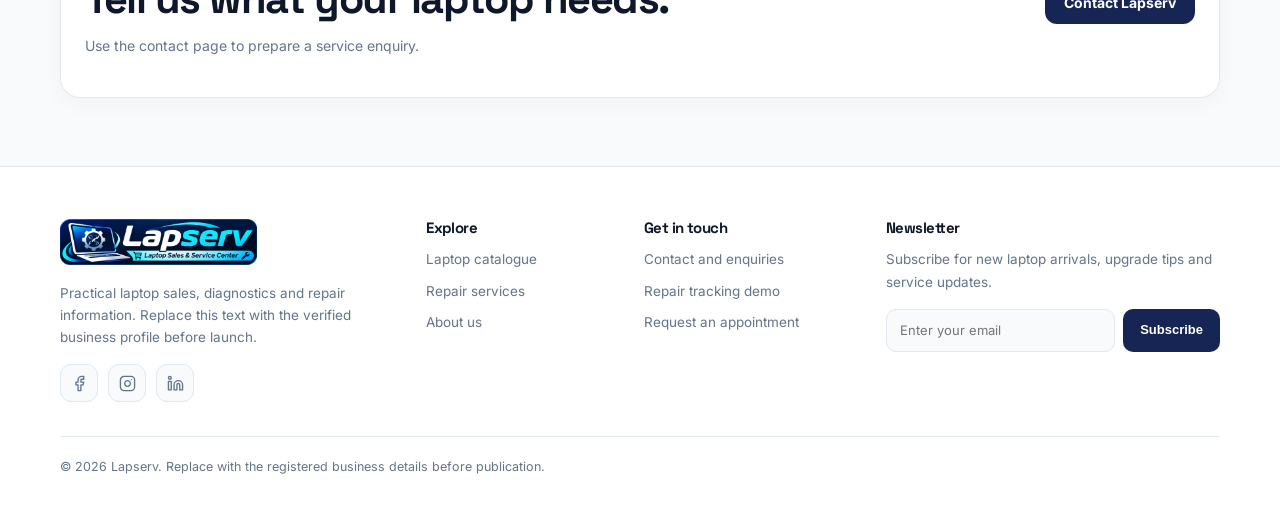
==== commit c9777a48: "chnahges" ====
--- a/index.html
+++ b/index.html
@@ -73,12 +73,74 @@
 </svg>
 </div>
 <div class="container hero-grid"><div class="hero-copy"><span class="eyebrow">Laptop sales · diagnostics · repair</span><h1>Technology that works as hard as you do.</h1><p>Find the right laptop for study, work or play, and get clear guidance when your device needs expert attention.</p><div class="actions"><a class="btn btn-primary" href="laptops.html">Explore laptops</a><a class="btn btn-secondary" href="services.html">Explore repair services</a></div><div class="trust-row"><span>Clear repair estimates</span><span>Device-focused support</span><span>Product guidance</span></div></div><div class="hero-visual"><div class="hero-art"><img src="assets/images/home1-hero.jpg" alt="Laptop open on a bright, minimalist work desk" width="1200" height="900" fetchpriority="high"></div><span class="float-chip chip-a"><i class="chip-dot"></i>Free diagnostic estimate</span><span class="float-chip chip-b">&#10003; Tested before handover</span></div></div></section>
-<section class="section alt"><div class="container"><div class="section-head"><div><span class="eyebrow">Find your fit</span><h2>Laptops for every kind of work</h2></div><p>Browse the main categories and compare specifications before making a decision.</p></div><div class="grid grid-4">
-<article class="card media-card"><div class="media"><img src="assets/images/cat-gaming.jpg" alt="Backlit gaming laptop keyboard glowing in the dark" loading="lazy" width="800" height="500"></div><div class="card-body"><span class="card-eyebrow">Play &amp; create</span><h3>Gaming</h3><p class="card-sub">Performance-oriented systems for demanding games and creative workloads.</p><div class="card-links"><a class="link-arrow" href="laptops.html">Browse gaming laptops</a></div></div></article>
-<article class="card media-card"><div class="media"><img src="assets/images/cat-business.jpg" alt="Business laptop on a tidy desk beside a monitor" loading="lazy" width="800" height="500"></div><div class="card-body"><span class="card-eyebrow">Work &amp; travel</span><h3>Business</h3><p class="card-sub">Portable, dependable devices for professional productivity.</p><div class="card-links"><a class="link-arrow" href="laptops.html">Browse business laptops</a></div></div></article>
-<article class="card media-card"><div class="media"><img src="assets/images/cat-student.jpg" alt="Two students reviewing code together on a laptop" loading="lazy" width="800" height="500"></div><div class="card-body"><span class="card-eyebrow">Learn &amp; study</span><h3>Student</h3><p class="card-sub">Practical options for learning, projects and everyday use.</p><div class="card-links"><a class="link-arrow" href="laptops.html">Browse student laptops</a></div></div></article>
-<article class="card media-card"><div class="media"><img src="assets/images/cat-refurbished.jpg" alt="Refurbished laptop open on a wooden table" loading="lazy" width="800" height="500"></div><div class="card-body"><span class="card-eyebrow">Certified &amp; graded</span><h3>Refurbished</h3><p class="card-sub">Clearly graded devices with battery and condition information.</p><div class="card-links"><a class="link-arrow" href="laptops.html">Browse refurbished</a></div></div></article>
-</div></div></section>
+<section class="section alt">
+  <div class="container">
+    <div class="section-head">
+      <div>
+        <span class="eyebrow">Find your fit</span>
+        <h2>Laptops for every kind of work</h2>
+      </div>
+      <p>Browse the main categories and compare specifications before making a decision.</p>
+    </div>
+    <div class="grid grid-4">
+      <article class="card media-card">
+        <div class="media">
+          <img src="assets/images/cat-gaming.jpg" alt="Backlit gaming laptop keyboard glowing in the dark" loading="lazy" width="800" height="500">
+        </div>
+        <div class="card-body">
+          <span class="card-eyebrow">Play &amp; create</span>
+          <h3>Gaming</h3>
+          <p class="card-sub">Performance-oriented systems for demanding games and creative workloads.</p>
+          <div class="card-links">
+            <a class="link-arrow" href="laptops.html">Browse gaming laptops</a>
+          </div>
+        </div>
+      </article>
+
+      <article class="card media-card">
+        <div class="media">
+          <img src="assets/images/cat-business.jpg" alt="Business laptop on a tidy desk beside a monitor" loading="lazy" width="800" height="500">
+        </div>
+        <div class="card-body">
+          <span class="card-eyebrow">Work &amp; travel</span>
+          <h3>Business</h3>
+          <p class="card-sub">Portable, dependable devices for professional productivity.</p>
+          <div class="card-links">
+            <a class="link-arrow" href="laptops.html">Browse business laptops</a>
+          </div>
+        </div>
+      </article>
+
+      <article class="card media-card">
+        <div class="media">
+          <img src="assets/images/cat-student.jpg" alt="Two students reviewing code together on a laptop" loading="lazy" width="800" height="500">
+        </div>
+        <div class="card-body">
+          <span class="card-eyebrow">Learn &amp; study</span>
+          <h3>Student</h3>
+          <p class="card-sub">Practical options for learning, projects and everyday use.</p>
+          <div class="card-links">
+            <a class="link-arrow" href="laptops.html">Browse student laptops</a>
+          </div>
+        </div>
+      </article>
+
+      <article class="card media-card">
+        <div class="media">
+          <img src="assets/images/cat-refurbished.jpg" alt="Refurbished laptop open on a wooden table" loading="lazy" width="800" height="500">
+        </div>
+        <div class="card-body">
+          <span class="card-eyebrow">Certified &amp; graded</span>
+          <h3>Refurbished</h3>
+          <p class="card-sub">Clearly graded devices with battery and condition information.</p>
+          <div class="card-links">
+            <a class="link-arrow" href="laptops.html">Browse refurbished</a>
+          </div>
+        </div>
+      </article>
+    </div>
+  </div>
+</section>
 
 <!-- NEW SECTION 1: Interactive Live Diagnostic & Repair Cost Estimator -->
 <section class="section" id="diagnostic-estimator"><div class="container">
--- a/assets/css/style.css
+++ b/assets/css/style.css
@@ -1,6 +1,6 @@
 @import url('https://fonts.googleapis.com/css2?family=Inter:wght@400;500;600;700&family=Space+Grotesk:wght@500;600;700&display=swap');
-:root{--primary:#172554;--primary-hover:#1e40af;--secondary:#64748b;--bg:#f8fafc;--surface:#ffffff;--text:#0f172a;--muted:#64748b;--border:#e2e8f0;--soft:#eff6ff;--shadow:0 18px 50px rgba(15,23,42,.08);--radius:20px}
-[data-theme="dark"]{--primary:#2563eb;--primary-hover:#3b82f6;--bg:#0b0f17;--surface:#111827;--text:#f1f5f9;--muted:#94a3b8;--border:#1f2937;--soft:#1e293b;--shadow:0 18px 50px rgba(0,0,0,.35)}
+:root{color-scheme:light;--primary:#172554;--primary-hover:#1e40af;--secondary:#64748b;--bg:#f8fafc;--surface:#ffffff;--text:#0f172a;--muted:#64748b;--border:#e2e8f0;--soft:#eff6ff;--shadow:0 18px 50px rgba(15,23,42,.08);--radius:20px}
+[data-theme="dark"]{color-scheme:dark;--primary:#2563eb;--primary-hover:#3b82f6;--bg:#0b0f17;--surface:#111827;--text:#f1f5f9;--muted:#94a3b8;--border:#1f2937;--soft:#1e293b;--shadow:0 18px 50px rgba(0,0,0,.35)}
 *{box-sizing:border-box}
 html{scroll-behavior:smooth;-webkit-text-size-adjust:100%;overflow-x:clip}
 [id]{scroll-margin-top:92px}
@@ -85,7 +85,7 @@
 .sla-matrix-grid{--gap:24px}
 .oem-shield-grid{--gap:22px}
 .tradein-steps-grid{--gap:24px}
-.grid-3>*,.grid-4>*,.audit-grid>*,.oem-shield-grid>*,.sla-matrix-grid>*,.tradein-steps-grid>*,.social-hub-grid>*,.timeline-track>*,.lab-gear-grid>*{flex:0 0 calc((100% - (var(--cols) - 1) * var(--gap)) / var(--cols) - .1px);max-width:calc((100% - (var(--cols) - 1) * var(--gap)) / var(--cols) - .1px);min-width:0}
+.grid-3>*,.grid-4>*,.audit-grid>*,.oem-shield-grid>*,.sla-matrix-grid>*,.tradein-steps-grid>*,.social-hub-grid>*,.timeline-track>*,.lab-gear-grid>*{flex:0 0 calc((100% - (var(--cols) - 1) * var(--gap)) / var(--cols) - .1px);max-width:calc((100% - (var(--cols) - 1) * var(--gap)) / var(--cols) - .1px);min-width:0;align-self:stretch}
 
 .card{background:var(--surface);border:1px solid var(--border);border-radius:var(--radius);padding:24px;box-shadow:0 6px 22px rgba(15,23,42,.035)}
 .card h3{margin-top:12px}
@@ -94,7 +94,7 @@
 [data-theme="dark"] .card-icon{color:#93c5fd}
 
 /* Image card: image / eyebrow / heading / subheading / links */
-.media-card{padding:0;overflow:hidden;display:flex;flex-direction:column;transition:transform .25s ease,box-shadow .25s ease;height:100%}
+.media-card{padding:0;overflow:hidden;display:flex;flex-direction:column;transition:transform .25s ease,box-shadow .25s ease;height:auto;align-self:stretch}
 .media-card:hover{transform:translateY(-3px);box-shadow:0 16px 36px rgba(15,23,42,.1)}
 .media-card .media{height:210px;overflow:hidden;background:#e2e8f0;flex-shrink:0}
 .media-card .media img{width:100%;height:100%;object-fit:cover;object-position:center;transition:transform .5s ease}
@@ -103,7 +103,7 @@
 .card-eyebrow{display:block;font-size:11px;font-weight:800;text-transform:uppercase;letter-spacing:.12em;color:var(--primary);margin-bottom:8px;min-height:16px;line-height:1.2}
 [data-theme="dark"] .card-eyebrow{color:#93c5fd}
 .media-card h3{margin:0 0 .5rem;font-size:1.2rem;min-height:2.6rem;display:flex;align-items:flex-start;line-height:1.3}
-.media-card .card-sub{font-size:14px;margin:0 0 14px;min-height:38px;line-height:1.4;display:flex;align-items:flex-start}
+.media-card .card-sub{font-size:14px;margin:0 0 14px;min-height:60px;line-height:1.4;display:flex;align-items:flex-start}
 .media-card .specs{margin:0 0 14px;min-height:28px;align-items:center}
 .card-links{margin-top:auto;padding-top:14px;border-top:1px solid var(--border);display:flex;align-items:center;justify-content:space-between;gap:8px 14px;flex-wrap:wrap;min-height:46px}
 .card-links .card-meta{font-size:12px;color:var(--muted);margin:0}
@@ -120,7 +120,14 @@
 .specs span{font-size:11px;color:var(--muted);border:1px solid var(--border);border-radius:7px;padding:4px 7px}
 .filters{display:flex;gap:10px;flex-wrap:wrap;margin:22px 0}
 .field,select,textarea{width:100%;padding:13px 14px;border:1px solid var(--border);border-radius:11px;background:var(--surface);color:var(--text);font:inherit;outline:none}
+[data-theme="dark"] .field,[data-theme="dark"] select,[data-theme="dark"] textarea{color-scheme:dark}
 .field:focus,select:focus,textarea:focus{border-color:#64748b;box-shadow:0 0 0 3px rgba(100,116,139,.15)}
+input[type="date"]{color-scheme:light}
+[data-theme="dark"] input[type="date"]{color-scheme:dark}
+input[type="date"]::-webkit-calendar-picker-indicator{cursor:pointer;opacity:.75;transition:opacity .15s ease,transform .15s ease}
+input[type="date"]::-webkit-calendar-picker-indicator:hover{opacity:1;transform:scale(1.08)}
+[data-theme="dark"] input[type="date"]::-webkit-calendar-picker-indicator{opacity:.9}
+[data-theme="dark"] input[type="date"]::-webkit-calendar-picker-indicator:hover{opacity:1}
 .filters .field,.filters select{width:auto;min-width:190px;flex:1 1 190px}
 .form-grid{display:grid;grid-template-columns:repeat(2,1fr);gap:16px}
 .form-field{display:grid;gap:7px;min-width:0}
@@ -194,7 +201,7 @@
 .estimate-features-list li:before{content:"✓";color:#16a34a;font-weight:800}
 
 /* 25-Point Diagnostic Standard */
-.audit-card-v2{background:var(--surface);border:1px solid var(--border);border-radius:18px;padding:22px;position:relative;display:flex;flex-direction:column;justify-content:space-between;height:100%}
+.audit-card-v2{background:var(--surface);border:1px solid var(--border);border-radius:18px;padding:22px;position:relative;display:flex;flex-direction:column;justify-content:space-between;height:auto;align-self:stretch}
 .audit-header{display:flex;align-items:center;justify-content:space-between;gap:8px;margin-bottom:14px;min-height:26px}
 .audit-badge{font-size:11px;font-weight:800;text-transform:uppercase;padding:4px 8px;border-radius:6px;background:var(--soft);color:var(--primary)}
 [data-theme="dark"] .audit-badge{color:#93c5fd}
@@ -209,14 +216,14 @@
 .oem-brand-scroller{display:flex;flex-wrap:wrap;gap:12px;margin:24px 0 32px}
 .oem-brand-pill{background:var(--surface);border:1px solid var(--border);border-radius:12px;padding:10px 18px;display:inline-flex;align-items:center;gap:10px;font-weight:700;font-size:13px;color:var(--text);box-shadow:0 2px 6px rgba(15,23,42,.03)}
 .oem-brand-pill .dot{width:8px;height:8px;border-radius:50%;background:#16a34a;flex-shrink:0}
-.oem-shield-card{background:var(--surface);border:1px solid var(--border);border-radius:18px;padding:24px;border-top:4px solid var(--primary);display:flex;flex-direction:column;height:100%}
+.oem-shield-card{background:var(--surface);border:1px solid var(--border);border-radius:18px;padding:24px;border-top:4px solid var(--primary);display:flex;flex-direction:column;height:auto;align-self:stretch}
 .oem-shield-card h3{font-size:1.15rem;margin:0 0 10px;min-height:2.4rem;display:flex;align-items:flex-start;line-height:1.25}
 .oem-shield-card p{font-size:13.5px;min-height:48px;margin:0 0 14px;line-height:1.45;color:var(--muted)}
 [data-theme="dark"] .oem-shield-card{border-top-color:#3b82f6}
 
 /* --- HOME 2 SECTIONS --- */
 /* Enterprise SLA Matrix */
-.sla-card{background:var(--surface);border:1px solid var(--border);border-radius:22px;padding:32px 28px 28px;display:flex;flex-direction:column;position:relative;box-shadow:var(--shadow);height:100%;box-sizing:border-box}
+.sla-card{background:var(--surface);border:1px solid var(--border);border-radius:22px;padding:32px 28px 28px;display:flex;flex-direction:column;position:relative;box-shadow:var(--shadow);height:auto;align-self:stretch;box-sizing:border-box}
 .sla-card.popular{border:2px solid var(--primary);box-shadow:0 12px 34px rgba(37,99,235,.15);transform:none}
 [data-theme="dark"] .sla-card.popular{border-color:#3b82f6;box-shadow:0 12px 34px rgba(59,130,246,.2)}
 
@@ -286,7 +293,7 @@
 [data-theme="dark"] .tradein-step-num{background:#2563eb}
 
 /* --- CONTACT PAGE: SOCIAL HUB & MAP --- */
-.social-hub-card{background:var(--surface);border:1px solid var(--border);border-radius:18px;padding:22px;display:flex;flex-direction:column;justify-content:space-between;transition:transform .2s ease,box-shadow .2s ease,border-color .2s ease;color:inherit;height:100%}
+.social-hub-card{background:var(--surface);border:1px solid var(--border);border-radius:18px;padding:22px;display:flex;flex-direction:column;justify-content:space-between;transition:transform .2s ease,box-shadow .2s ease,border-color .2s ease;color:inherit;height:auto;align-self:stretch}
 .social-hub-card:hover{transform:translateY(-3px);box-shadow:0 12px 28px rgba(15,23,42,.08);border-color:var(--primary)}
 .social-hub-top{display:flex;align-items:center;justify-content:space-between;gap:8px;margin-bottom:12px}
 .social-hub-icon{width:44px;height:44px;border-radius:12px;display:grid;place-items:center;flex-shrink:0}
@@ -760,3 +767,85 @@
   .hct-action{padding:10px 12px;gap:10px}
   .hct-ico{width:36px;height:36px;font-size:17px}
 }
+
+/* ===== Service Cards "Know more" Button & Service Details Modal ===== */
+.btn-know-more{display:inline-flex;align-items:center;justify-content:space-between;width:100%;padding:10px 16px;border-radius:12px;border:1px solid color-mix(in srgb,var(--primary) 28%,var(--border));background:color-mix(in srgb,var(--primary) 6%,var(--surface));color:var(--primary);font-family:inherit;font-size:13.5px;font-weight:700;line-height:1.2;cursor:pointer;transition:all .2s cubic-bezier(.2,.8,.2,1);box-shadow:0 1px 2px rgba(0,0,0,0.04)}
+[data-theme="dark"] .btn-know-more{background:color-mix(in srgb,var(--primary) 14%,var(--surface));border-color:color-mix(in srgb,var(--primary) 35%,var(--border));color:#93c5fd}
+.btn-know-more:hover{background:var(--primary);color:#fff;border-color:var(--primary);transform:translateY(-1px);box-shadow:0 4px 14px color-mix(in srgb,var(--primary) 32%,transparent)}
+[data-theme="dark"] .btn-know-more:hover{background:var(--primary);color:#fff}
+.btn-know-more:active{transform:translateY(0)}
+.btn-know-more svg{width:16px;height:16px;flex-shrink:0;transition:transform .2s ease}
+.btn-know-more:hover svg{transform:translateX(4px)}
+[dir="rtl"] .btn-know-more svg{transform:scaleX(-1)}
+[dir="rtl"] .btn-know-more:hover svg{transform:scaleX(-1) translateX(4px)}
+
+body.modal-open{overflow:hidden!important;touch-action:none}
+
+.modal-backdrop{position:fixed;inset:0;z-index:10000;display:flex;align-items:center;justify-content:center;padding:clamp(14px,3.5vw,28px);opacity:0;visibility:hidden;pointer-events:none;transition:opacity .25s ease,visibility .25s ease}
+.modal-backdrop.is-active{opacity:1;visibility:visible;pointer-events:auto}
+
+.modal-overlay{position:absolute;inset:0;background:rgba(15,23,42,0.72);backdrop-filter:blur(8px);-webkit-backdrop-filter:blur(8px);cursor:pointer}
+[data-theme="dark"] .modal-overlay{background:rgba(3,7,18,0.82)}
+
+.modal-card{position:relative;z-index:2;width:100%;max-width:680px;max-height:calc(100dvh - 36px);background:var(--surface);border:1px solid var(--border);border-radius:22px;box-shadow:0 25px 60px -12px rgba(0,0,0,0.38),0 0 0 1px color-mix(in srgb,var(--border) 40%,transparent);display:flex;flex-direction:column;overflow:hidden;transform:translateY(22px) scale(.96);transition:transform .28s cubic-bezier(.16,1,.3,1),opacity .25s ease;opacity:0}
+.modal-backdrop.is-active .modal-card{transform:translateY(0) scale(1);opacity:1}
+
+.modal-close-btn{position:absolute;top:14px;inset-inline-end:14px;z-index:6;width:38px;height:38px;border-radius:50%;border:1px solid var(--border);background:color-mix(in srgb,var(--surface) 92%,transparent);backdrop-filter:blur(6px);-webkit-backdrop-filter:blur(6px);color:var(--text);display:grid;place-items:center;cursor:pointer;box-shadow:0 4px 14px rgba(0,0,0,0.2);transition:all .2s ease}
+.modal-close-btn:hover{background:var(--surface);color:var(--primary);transform:scale(1.08);border-color:var(--primary)}
+
+.modal-scroll-area{flex:1 1 auto;min-height:0;overflow-y:auto;overscroll-behavior:contain;-webkit-overflow-scrolling:touch}
+.modal-scroll-area::-webkit-scrollbar{width:8px}
+.modal-scroll-area::-webkit-scrollbar-track{background:var(--surface)}
+.modal-scroll-area::-webkit-scrollbar-thumb{background:var(--border);border-radius:999px;border:2px solid var(--surface)}
+.modal-scroll-area::-webkit-scrollbar-thumb:hover{background:var(--muted)}
+
+.modal-media{position:relative;width:100%;height:clamp(190px,32vw,240px);background:var(--soft);overflow:hidden;flex-shrink:0}
+.modal-media img{width:100%;height:100%;object-fit:cover;object-position:center;display:block}
+.modal-media:after{content:"";position:absolute;inset:auto 0 0 0;height:48px;background:linear-gradient(to top,var(--surface),transparent);pointer-events:none}
+
+.modal-body{padding:24px 28px;display:flex;flex-direction:column;gap:20px}
+.modal-header-meta{display:flex;flex-direction:column;gap:8px}
+.modal-eyebrow-badge{align-self:flex-start;display:inline-flex;align-items:center;padding:5px 12px;border-radius:999px;background:color-mix(in srgb,var(--primary) 12%,transparent);color:var(--primary);font-size:11.5px;font-weight:800;letter-spacing:.06em;text-transform:uppercase}
+[data-theme="dark"] .modal-eyebrow-badge{background:color-mix(in srgb,var(--primary) 20%,transparent);color:#93c5fd}
+.modal-title{font-size:clamp(21px,3vw,26px);font-weight:800;line-height:1.25;color:var(--text);margin:0}
+.modal-tagline{font-size:15px;color:var(--muted);line-height:1.5;margin:0}
+
+.modal-chips-row{display:grid;grid-template-columns:repeat(auto-fit,minmax(170px,1fr));gap:10px}
+.modal-chip{display:flex;align-items:center;gap:12px;padding:12px 14px;background:var(--soft);border:1px solid var(--border);border-radius:14px}
+.modal-chip svg{color:var(--primary);flex-shrink:0}
+[data-theme="dark"] .modal-chip svg{color:#93c5fd}
+.modal-chip-label{display:block;font-size:11px;color:var(--muted);text-transform:uppercase;letter-spacing:.04em;line-height:1.2}
+.modal-chip strong{display:block;font-size:13.5px;font-weight:700;color:var(--text);line-height:1.3;margin-top:2px}
+
+.modal-section{display:flex;flex-direction:column;gap:8px}
+.modal-section h4{font-size:13.5px;font-weight:800;color:var(--text);text-transform:uppercase;letter-spacing:.05em;margin:0}
+.modal-section p{font-size:14.5px;color:var(--muted);line-height:1.6;margin:0}
+
+.modal-highlights-list{list-style:none;padding:0;margin:0;display:flex;flex-direction:column;gap:9px}
+.modal-highlights-list li{display:flex;align-items:flex-start;gap:10px;font-size:14px;color:var(--text);line-height:1.45}
+.modal-highlights-list li:before{content:"✓";display:inline-grid;place-items:center;width:20px;height:20px;border-radius:50%;background:color-mix(in srgb,var(--primary) 15%,transparent);color:var(--primary);font-size:12px;font-weight:800;flex-shrink:0;margin-top:1px}
+[data-theme="dark"] .modal-highlights-list li:before{background:color-mix(in srgb,var(--primary) 25%,transparent);color:#93c5fd}
+
+.modal-note-box{display:flex;align-items:flex-start;gap:12px;padding:14px 16px;border-radius:14px;background:color-mix(in srgb,var(--primary) 8%,transparent);border:1px solid color-mix(in srgb,var(--primary) 22%,transparent)}
+[data-theme="dark"] .modal-note-box{background:color-mix(in srgb,var(--primary) 12%,transparent);border-color:color-mix(in srgb,var(--primary) 28%,transparent)}
+.modal-note-box svg{color:var(--primary);flex-shrink:0;margin-top:2px}
+[data-theme="dark"] .modal-note-box svg{color:#93c5fd}
+.modal-note-box strong{display:block;font-size:13px;font-weight:800;color:var(--primary);margin-bottom:2px}
+[data-theme="dark"] .modal-note-box strong{color:#93c5fd}
+.modal-note-box p{font-size:13.5px;color:var(--text);line-height:1.5;margin:0;opacity:.92}
+
+.modal-footer{padding:16px 28px;border-top:1px solid var(--border);background:var(--surface);display:flex;align-items:center;justify-content:flex-end;gap:12px;flex-shrink:0}
+.modal-footer .btn{padding:10px 20px}
+[dir="rtl"] .modal-footer #modal-service-book svg{transform:scaleX(-1)}
+
+@media(max-width:560px){
+  .modal-backdrop{padding:10px}
+  .modal-card{max-height:calc(100dvh - 20px);border-radius:18px}
+  .modal-media{height:170px}
+  .modal-body{padding:16px 18px;gap:16px}
+  .modal-chips-row{grid-template-columns:1fr;gap:8px}
+  .modal-chip{padding:10px 12px}
+  .modal-footer{padding:12px 18px;flex-direction:column-reverse;gap:8px}
+  .modal-footer .btn{width:100%}
+}
+
